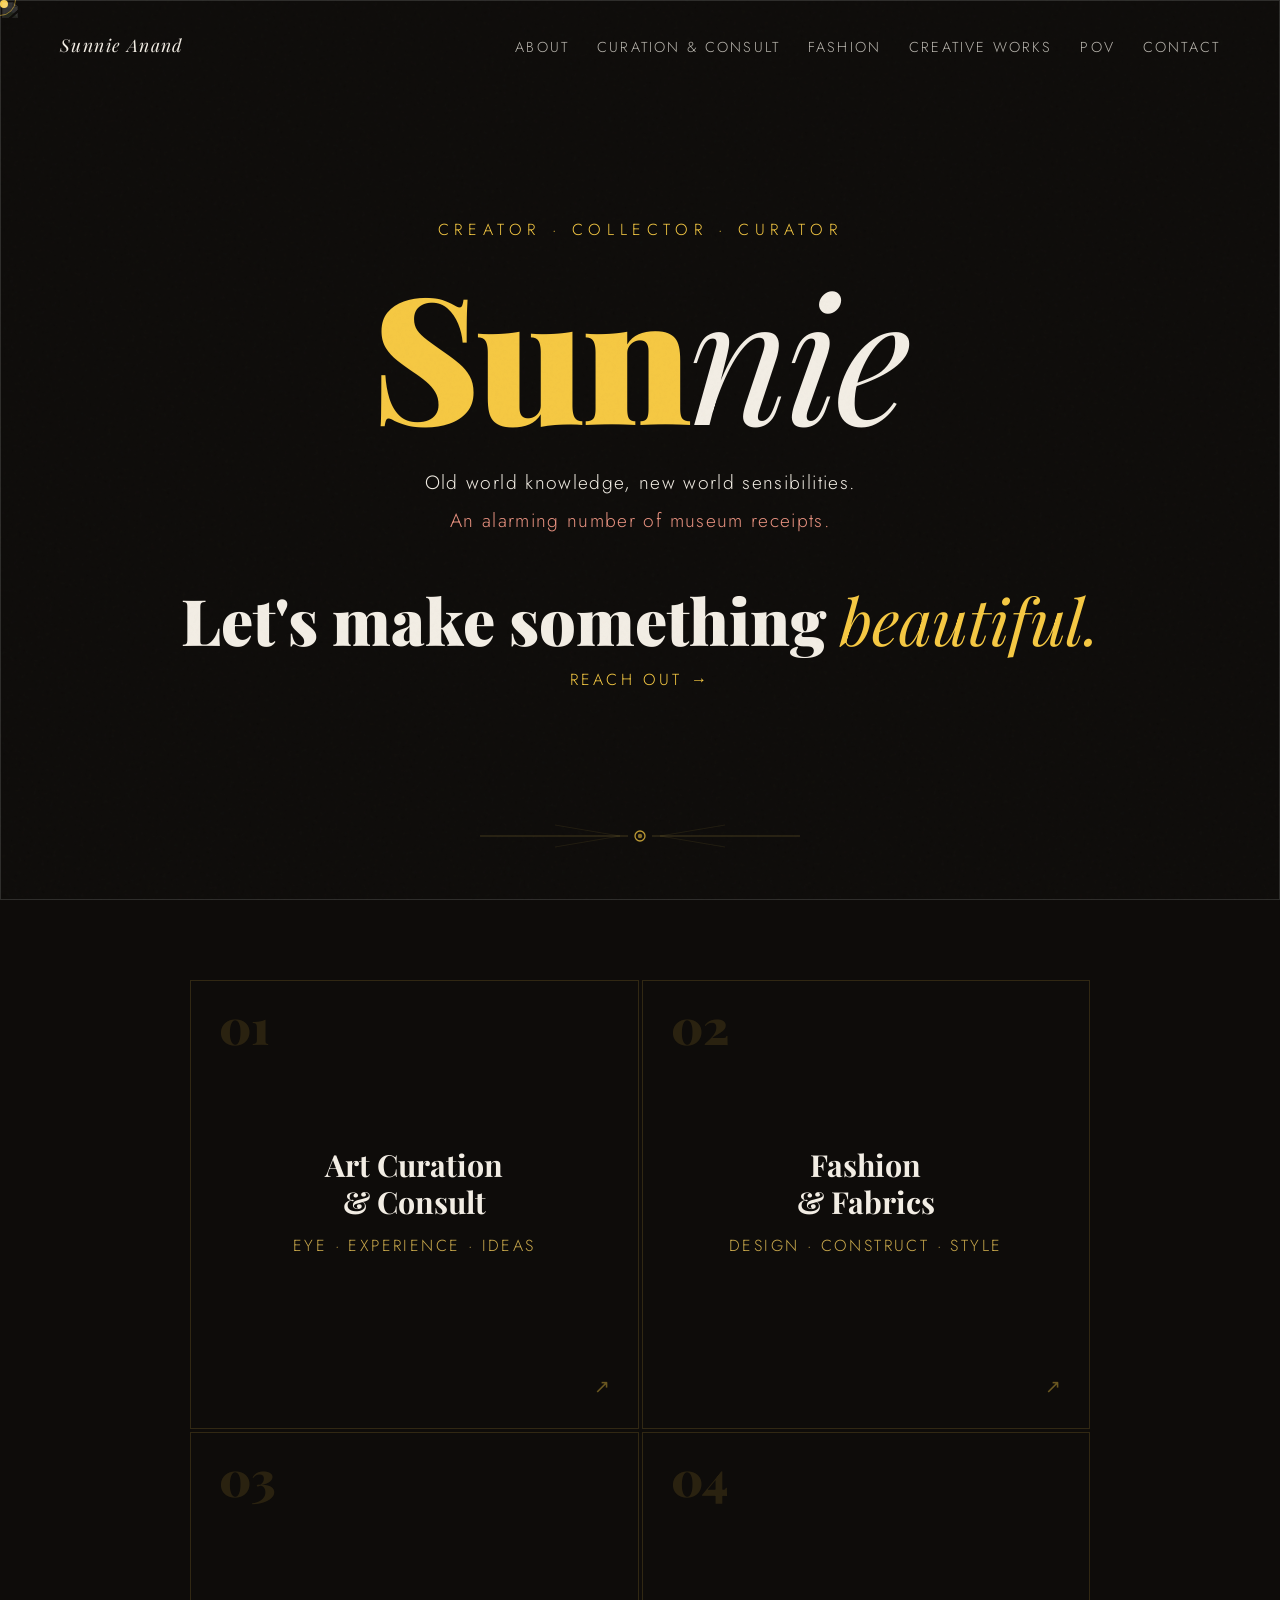
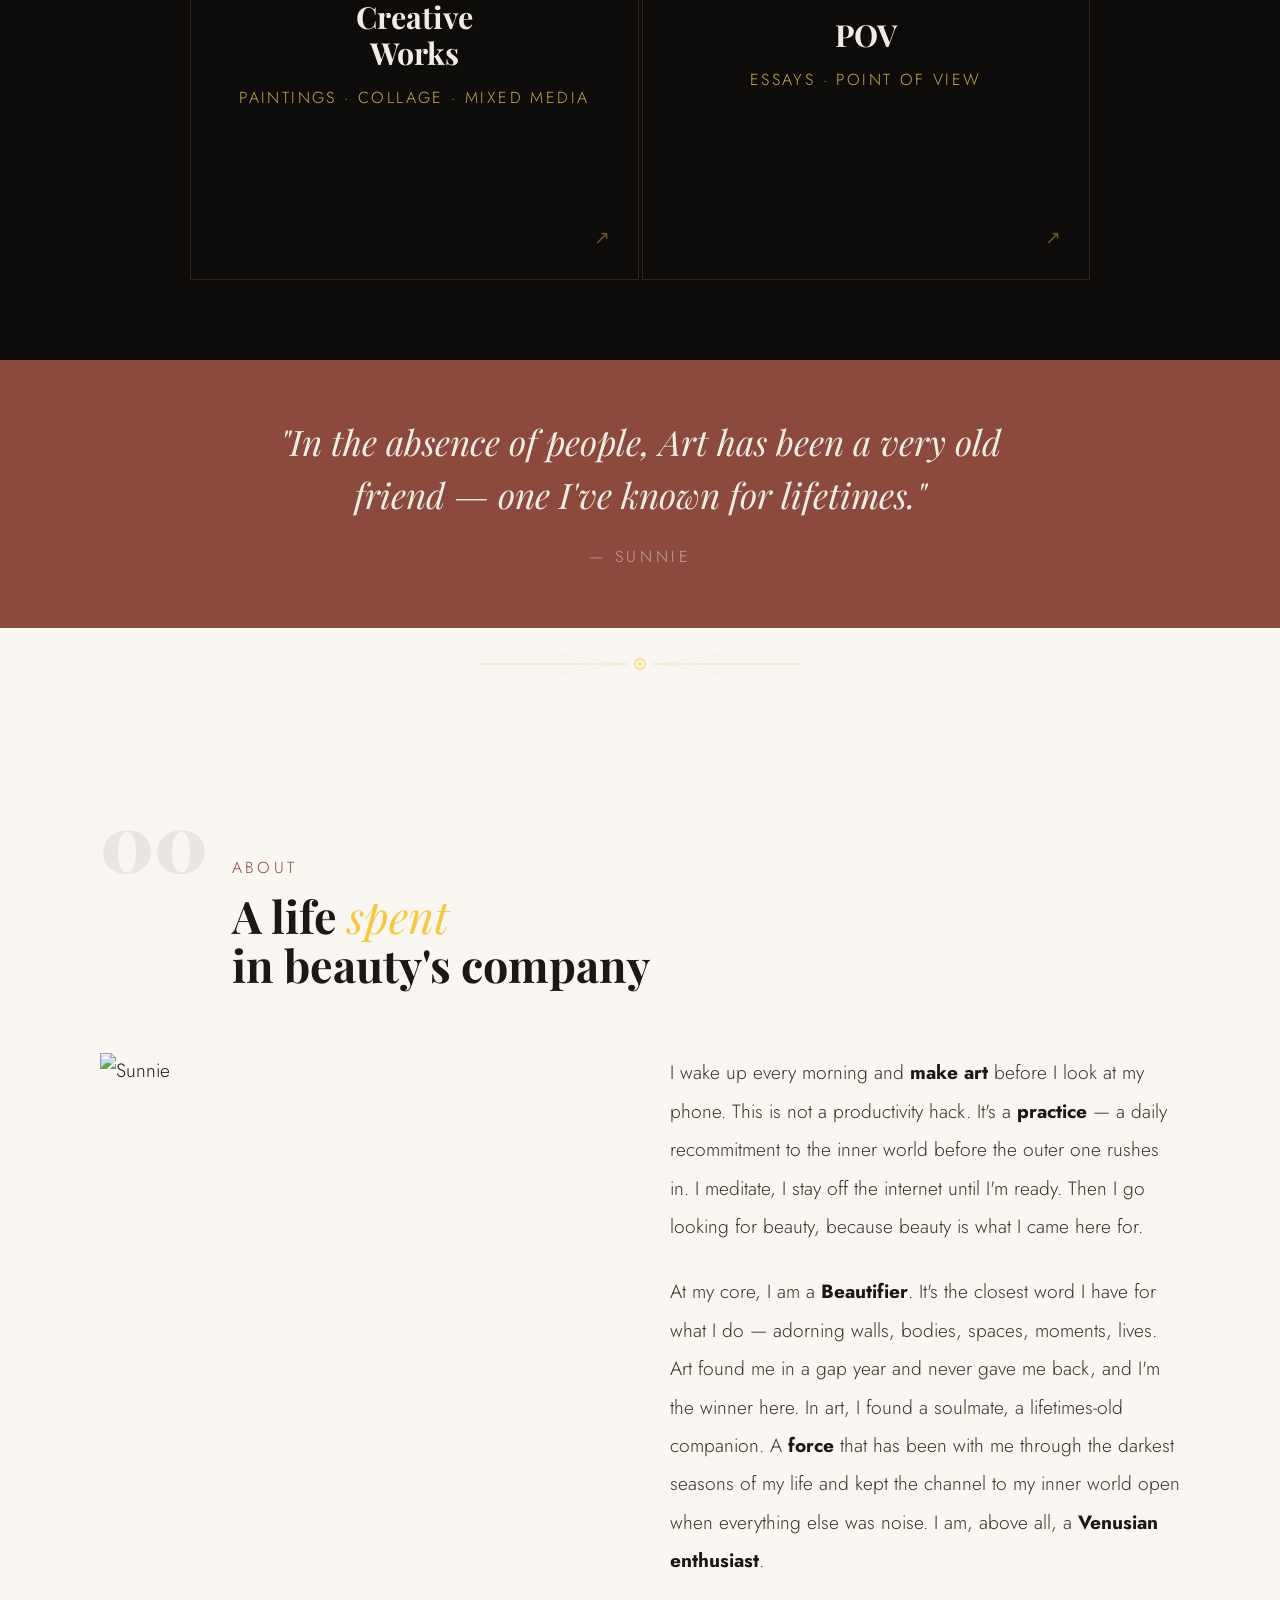
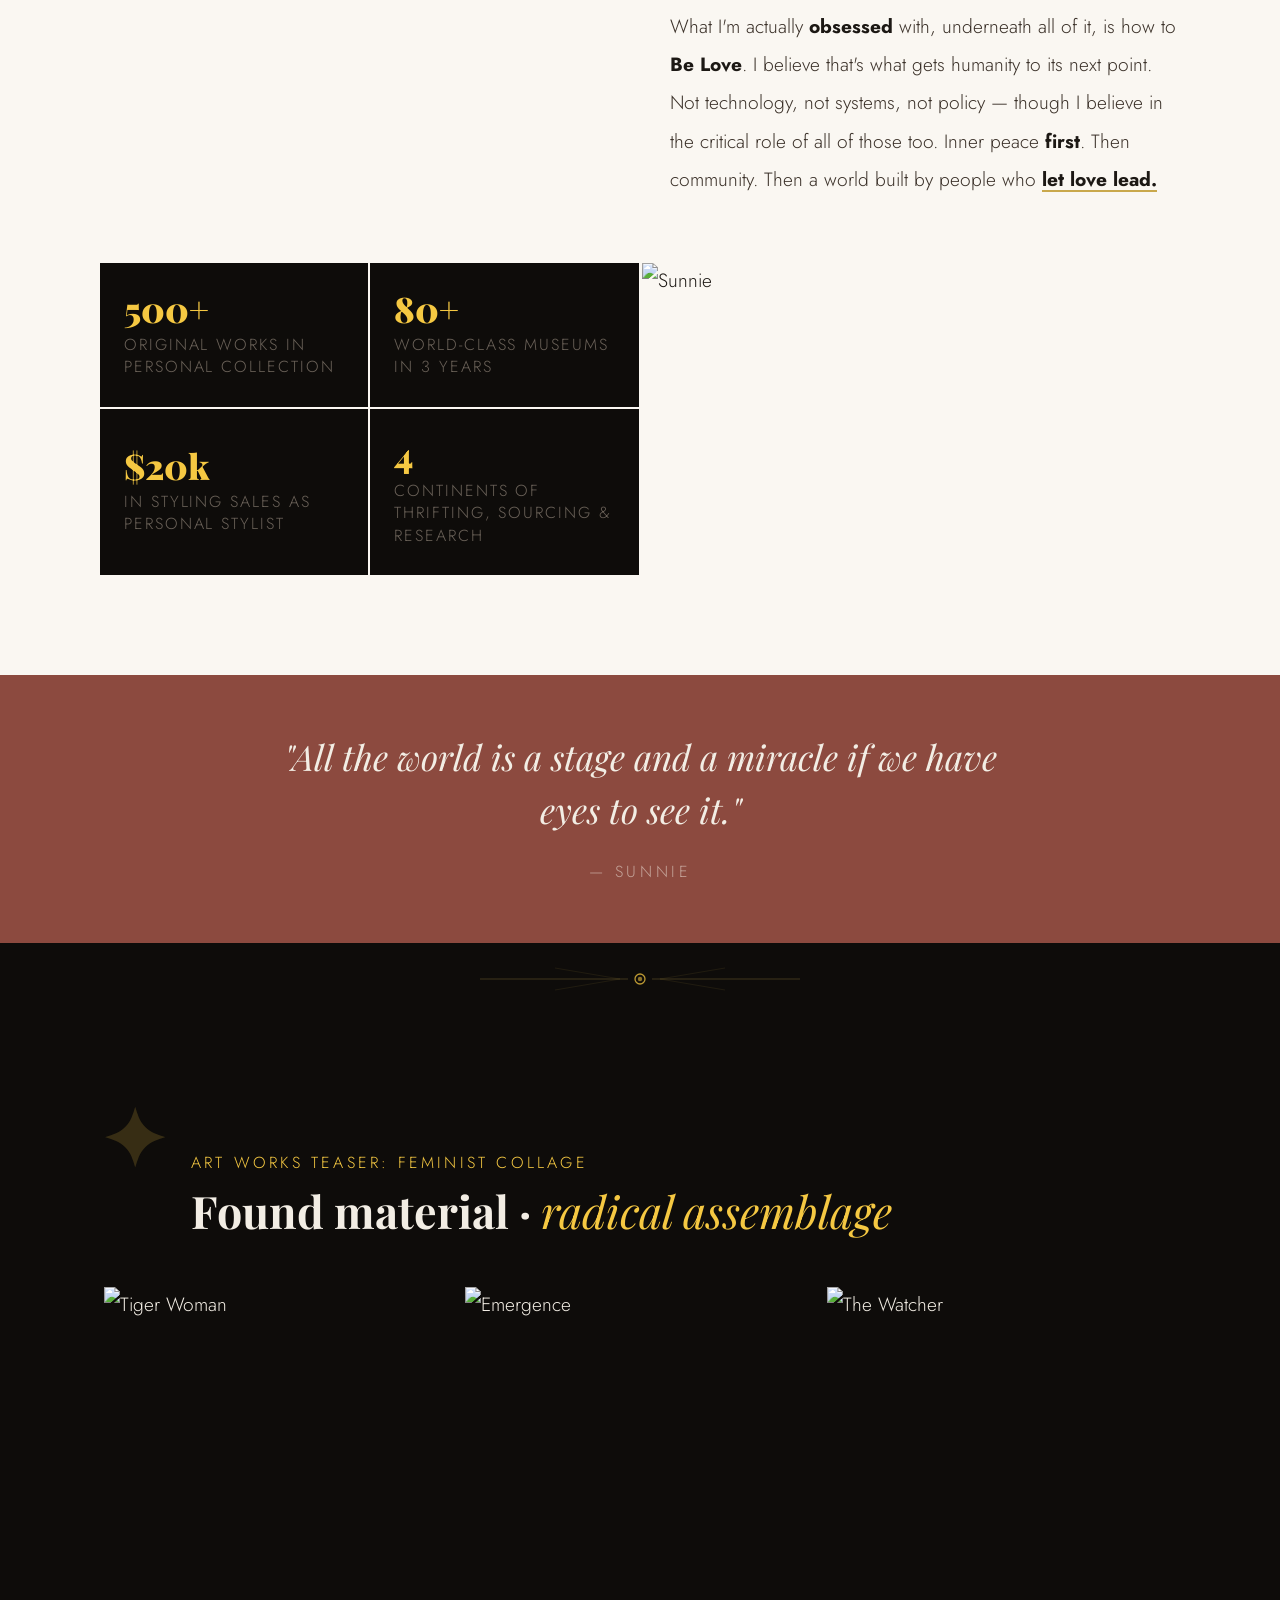
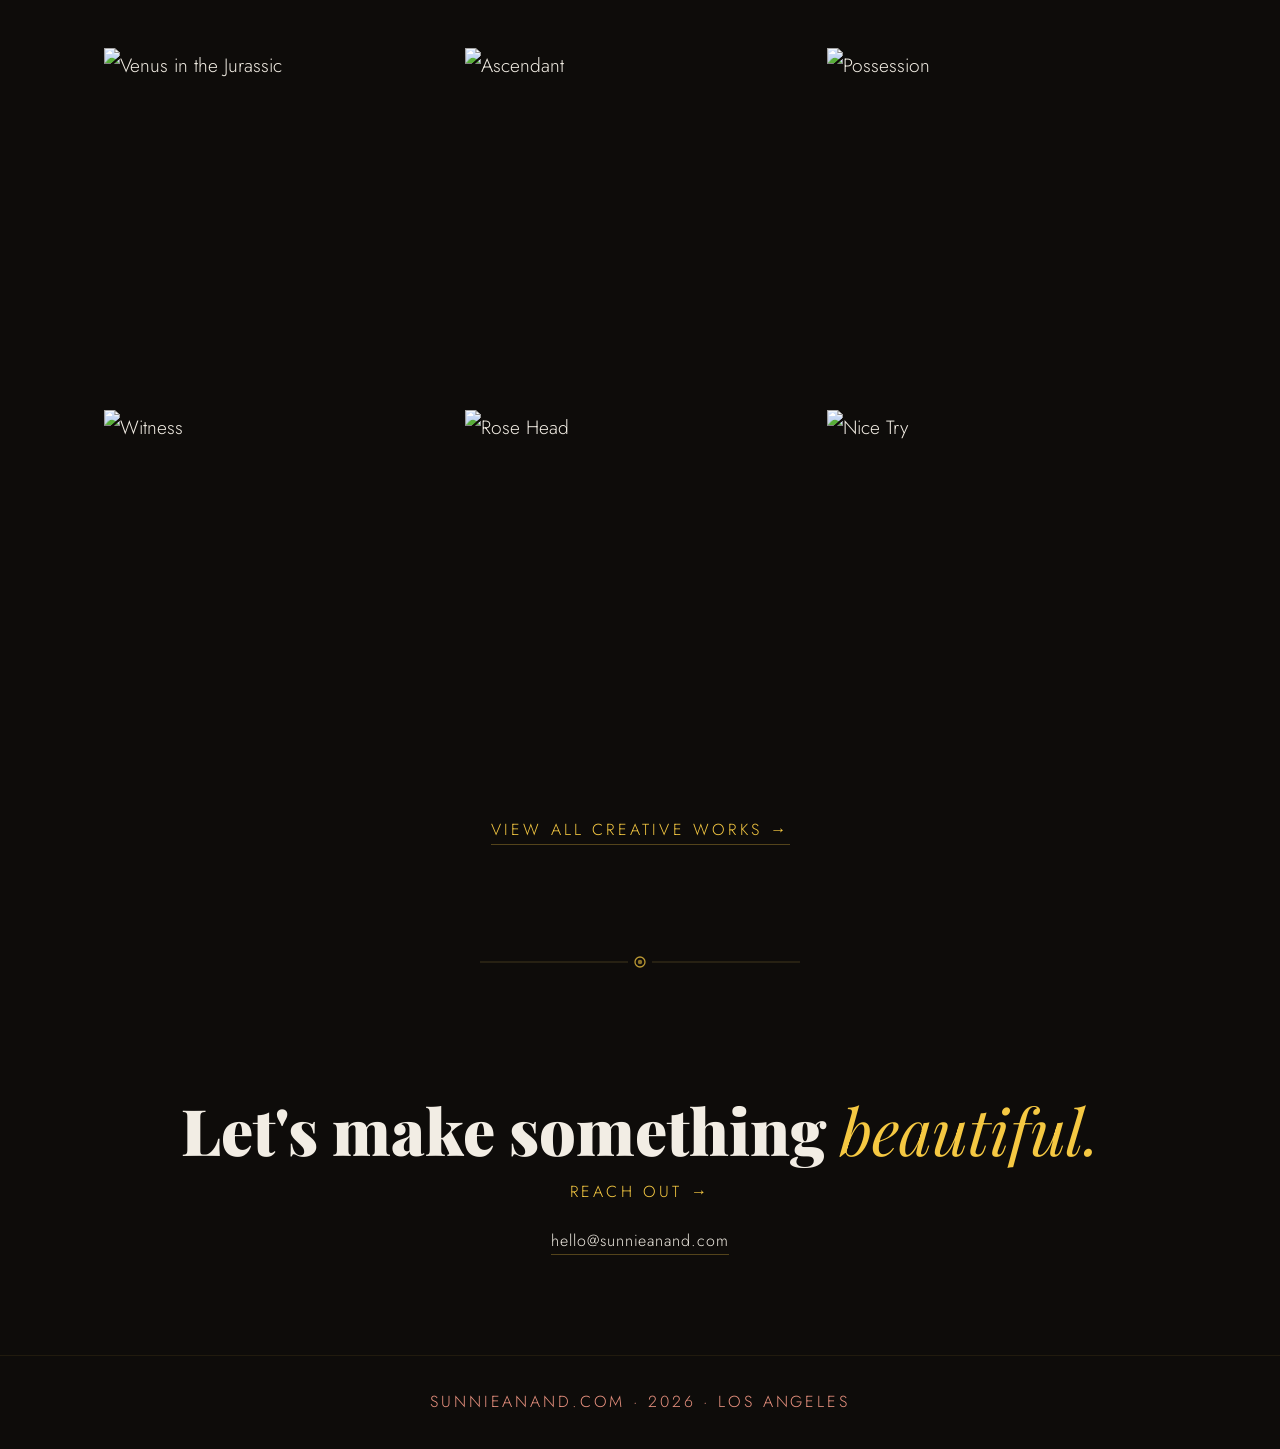
==== index.html @ ed59a5c3 "Add files via upload" ====
<!DOCTYPE html>
<html lang="en">
<head>
<meta charset="UTF-8"><meta name="viewport" content="width=device-width, initial-scale=1.0">
<title>Sunnie Anand</title>
<link href="https://fonts.googleapis.com/css2?family=Playfair+Display:ital,wght@0,400;0,700;0,900;1,400;1,700&family=Jost:wght@200;300;400&display=swap" rel="stylesheet">
<style>
* { margin:0; padding:0; box-sizing:border-box; }
:root { --black:#0e0c0a; --off-white:#f2ede4; --warm-white:#faf7f2; --marigold:#f5c842; --gold:#c9a84c; --rose:#e8917f; --rose-deep:#8c4a3f; --ink:#1c1814; --mid:#6b6259; }
html { scroll-behavior:smooth; }
body { background:var(--black); color:var(--off-white); font-family:'Jost',sans-serif; font-weight:300; font-size:1.2rem; line-height:1.8; overflow-x:hidden; cursor:none; }
.cursor { width:8px; height:8px; background:var(--marigold); border-radius:50%; position:fixed; top:0; left:0; pointer-events:none; z-index:9999; mix-blend-mode:screen; }
.cursor-ring { width:32px; height:32px; border:1px solid rgba(245,200,66,0.5); border-radius:50%; position:fixed; top:0; left:0; pointer-events:none; z-index:9998; transition:transform 0.4s ease, width 0.3s, height 0.3s, border-color 0.3s; }
body::before { content:''; position:fixed; inset:0; background-image:url("data:image/svg+xml,%3Csvg viewBox='0 0 256 256' xmlns='http://www.w3.org/2000/svg'%3E%3Cfilter id='noise'%3E%3CfeTurbulence type='fractalNoise' baseFrequency='0.9' numOctaves='4' stitchTiles='stitch'/%3E%3C/filter%3E%3Crect width='100%25' height='100%25' filter='url(%23noise)' opacity='0.04'/%3E%3C/svg%3E"); pointer-events:none; z-index:1000; opacity:0.5; }

/* NAV */
nav { display:flex; justify-content:space-between; align-items:center; padding:28px 60px; position:relative; z-index:10; animation:slideDown 0.8s ease forwards; }
.nav-logo { font-family:'Playfair Display',serif; font-style:italic; font-weight:400; font-size:1.1rem; letter-spacing:0.08em; color:var(--off-white); text-decoration:none; transition:color 0.2s; }
.nav-logo:hover { color:var(--marigold); }
.nav-links { display:flex; gap:28px; list-style:none; flex-wrap:wrap; align-items:center; }
.nav-links a { font-size:0.9rem; letter-spacing:0.15em; text-transform:uppercase; color:rgba(242,237,228,0.75); text-decoration:none; transition:color 0.2s; }
.nav-links a:hover { color:var(--marigold); }

/* TILES */
.tiles-grid { display:grid; grid-template-columns:repeat(2,1fr); gap:3px; max-width:900px; margin:0 auto; }
.tile { position:relative; aspect-ratio:1; background:var(--black); border:1px solid rgba(245,200,66,0.15); display:flex; flex-direction:column; align-items:center; justify-content:center; text-decoration:none; cursor:none; overflow:hidden; transition:border-color 0.3s; padding:40px; text-align:center; }
.tile::before { content:''; position:absolute; inset:0; background:var(--marigold); transform:scaleY(0); transform-origin:bottom; transition:transform 0.4s ease; z-index:0; }
.tile:hover { border-color:var(--marigold); }
.tile:hover::before { transform:scaleY(1); }
.tile-num { font-family:'Playfair Display',serif; font-size:3rem; font-weight:900; color:rgba(245,200,66,0.12); position:absolute; top:20px; left:28px; z-index:1; line-height:1; transition:color 0.3s; }
.tile:hover .tile-num { color:rgba(14,12,10,0.12); }
.tile-title { font-family:'Playfair Display',serif; font-size:clamp(1.3rem,2.5vw,1.9rem); font-weight:700; color:var(--off-white); position:relative; z-index:1; line-height:1.2; transition:color 0.3s; margin-bottom:12px; }
.tile:hover .tile-title { color:var(--black); }
.tile-sub { font-size:1rem; letter-spacing:0.15em; text-transform:uppercase; color:var(--gold); position:relative; z-index:1; transition:color 0.3s; }
.tile:hover .tile-sub { color:rgba(14,12,10,0.6); }
.tile-arrow { position:absolute; bottom:24px; right:28px; font-size:1.2rem; color:rgba(245,200,66,0.4); transition:color 0.3s, transform 0.3s; z-index:1; }
.tile:hover .tile-arrow { color:rgba(14,12,10,0.4); transform:translate(4px,-4px); }

/* QUOTE STRIPS */
.quote-strip { background:var(--rose-deep); padding:56px 60px; text-align:center; }
.quote-strip p { font-family:'Playfair Display',serif; font-size:clamp(1.4rem,3vw,2.2rem); font-style:italic; color:var(--off-white); line-height:1.5; max-width:760px; margin:0 auto 16px; }
.quote-strip span { font-size:1rem; letter-spacing:0.22em; text-transform:uppercase; color:rgba(242,237,228,0.55); }

/* ABOUT */
.about-two-col { display:grid; grid-template-columns:1fr 1fr; gap:60px; align-items:start; }
.about-portrait { overflow:hidden; aspect-ratio:3/4; }
.about-portrait img { width:100%; height:100%; object-fit:cover; object-position:center top; }
.about-text p { font-size:1.2rem; line-height:2; color:#3a3028; margin-bottom:1.4em; }
.about-text p:last-child { margin-bottom:0; }
.about-text strong { font-weight:700; color:var(--ink); }
.love-lead { text-decoration:underline; text-decoration-color:#c9a84c; text-underline-offset:4px; text-decoration-thickness:2px; }

/* STATS + PORTRAIT — matched height via grid */
.about-bottom { display:grid; grid-template-columns:1fr 1fr; gap:3px; margin-top:64px; }
.stat-grid { display:grid; grid-template-columns:1fr 1fr; gap:2px; align-content:stretch; }
.stat-box { background:var(--black); color:var(--off-white); padding:28px 24px; position:relative; display:flex; flex-direction:column; justify-content:center; }
.stat-box::after { content:''; position:absolute; top:0; left:0; right:0; height:2px; background:var(--marigold); transform:scaleX(0); transform-origin:left; transition:transform 0.4s; }
.stat-box:hover::after { transform:scaleX(1); }
.stat-num { font-family:'Playfair Display',serif; font-size:2.2rem; font-weight:900; color:var(--marigold); line-height:1; }
.stat-label { font-size:1rem; letter-spacing:0.12em; text-transform:uppercase; color:var(--mid); margin-top:8px; line-height:1.4; }
.about-portrait-secondary { overflow:hidden; }
.about-portrait-secondary img { width:100%; height:100%; object-fit:cover; object-position:center top; display:block; }

/* COLLAGE 3x3 UNIFORM */
.collage-grid { display:grid; grid-template-columns:repeat(3,1fr); gap:4px; }
.collage-item { position:relative; overflow:hidden; aspect-ratio:1; background:#0e0c0a; cursor:none; }
.collage-item img { width:100%; height:100%; object-fit:contain; background:#0e0c0a; display:block; transition:transform 0.5s; padding:4px; }
.collage-item:hover img { transform:scale(1.03); }
.collage-overlay { position:absolute; inset:0; background:rgba(14,12,10,0); transition:background 0.4s; display:flex; align-items:flex-end; padding:16px; }
.collage-item:hover .collage-overlay { background:rgba(14,12,10,0.8); }
.collage-title { font-family:'Playfair Display',serif; font-size:1rem; font-style:italic; color:var(--off-white); opacity:0; transition:opacity 0.3s; }
.collage-item:hover .collage-title { opacity:1; }

/* BURST */
.burst-divider { width:100%; display:flex; align-items:center; justify-content:center; padding:20px 0; }

/* LMSB */
.lmsb-strip { background:var(--black); text-align:center; padding:100px 40px; }
.lmsb-eyebrow { font-size:1rem; letter-spacing:0.25em; text-transform:uppercase; color:var(--marigold); margin-bottom:24px; }
.lmsb-main { font-family:'Playfair Display',serif; font-size:clamp(2rem,5.6vw,4rem); font-weight:900; color:var(--off-white); text-decoration:none; display:block; line-height:1; transition:opacity 0.3s; }
.lmsb-main em { color:var(--marigold); font-style:italic; font-weight:400; }
.lmsb-main:hover { opacity:0.8; }
.lmsb-reach { margin-top:16px; font-size:1rem; letter-spacing:0.2em; text-transform:uppercase; color:var(--marigold); }
.lmsb-contact { margin-top:20px; font-size:1rem; color:var(--mid); letter-spacing:0.06em; }
.lmsb-contact a { color:var(--off-white); text-decoration:none; border-bottom:1px solid rgba(245,200,66,0.3); padding-bottom:2px; transition:color 0.2s; }
.lmsb-contact a:hover { color:var(--marigold); }
.lmsb-contact .los { color:var(--marigold); }

/* BACK TO TOP */
.back-to-top { position:fixed; bottom:32px; right:32px; width:44px; height:44px; background:rgba(14,12,10,0.85); border:1px solid rgba(245,200,66,0.3); color:var(--marigold); font-size:1.2rem; display:flex; align-items:center; justify-content:center; text-decoration:none; opacity:0; transition:opacity 0.3s, border-color 0.2s; z-index:500; }
.back-to-top.visible { opacity:1; }
.back-to-top:hover { border-color:var(--marigold); }

.site-footer { background:var(--black); text-align:center; padding:32px 60px; border-top:1px solid rgba(245,200,66,0.08); }
.footer-note { font-size:1rem; letter-spacing:0.18em; text-transform:uppercase; color:var(--rose); }

@keyframes fadeUp { from { opacity:0; transform:translateY(30px); } to { opacity:1; transform:translateY(0); } }
@keyframes fadeIn { from { opacity:0; } to { opacity:1; } }
@keyframes slideDown { from { opacity:0; transform:translateY(-20px); } to { opacity:1; transform:translateY(0); } }
.reveal { opacity:0; transform:translateY(40px); transition:opacity 0.8s ease, transform 0.8s ease; }
.reveal.visible { opacity:1; transform:translateY(0); }

@media(max-width:900px) {
  nav { padding:20px 24px; } .nav-links { display:none; }
  .tiles-grid { grid-template-columns:1fr; }
  .tile { aspect-ratio:auto; min-height:200px; padding:48px 32px; }
  .about-two-col { grid-template-columns:1fr; }
  .about-bottom { grid-template-columns:1fr; }
}

/* HAMBURGER MENU */
.hamburger { display:none; flex-direction:column; gap:5px; cursor:pointer; padding:8px; z-index:200; background:none; border:none; position:relative; }
.hamburger span { display:block; width:24px; height:2px; background:var(--off-white); transition:transform 0.3s, opacity 0.3s; }
.hamburger.open span:nth-child(1) { transform:translateY(7px) rotate(45deg); }
.hamburger.open span:nth-child(2) { opacity:0; }
.hamburger.open span:nth-child(3) { transform:translateY(-7px) rotate(-45deg); }
.mobile-menu { display:none; position:fixed; inset:0; background:rgba(14,12,10,0.98); z-index:150; flex-direction:column; align-items:center; justify-content:center; gap:0; }
.mobile-menu.open { display:flex; }
.mobile-menu a { font-family:'Playfair Display',serif; font-size:clamp(1.6rem,6vw,2.4rem); font-style:italic; font-weight:400; color:var(--off-white); text-decoration:none; padding:16px 40px; letter-spacing:0.04em; transition:color 0.2s; border-bottom:1px solid rgba(245,200,66,0.08); width:100%; text-align:center; }
.mobile-menu a:last-child { border-bottom:none; }
.mobile-menu a:hover, .mobile-menu a.active { color:var(--marigold); }
.mobile-menu-close { position:absolute; top:24px; right:24px; font-size:2rem; color:var(--off-white); background:none; border:none; cursor:pointer; padding:8px; opacity:0.7; line-height:1; }
.mobile-menu-close:hover { opacity:1; color:var(--marigold); }
@media(max-width:900px) { .hamburger { display:flex; } }
</style>
</head>
<body>
<div id="lightbox" style="display:none;position:fixed;inset:0;background:rgba(14,12,10,0.97);z-index:9999;align-items:center;justify-content:center;flex-direction:column;padding:40px;">
  <button onclick="closeLightbox()" style="position:absolute;top:24px;right:32px;font-size:2.4rem;color:#f2ede4;cursor:pointer;background:none;border:none;opacity:0.7;line-height:1;">×</button>
  <img id="lb-img" src="" alt="" style="max-width:90vw;max-height:80vh;object-fit:contain;display:block;">
  <div style="margin-top:20px;text-align:center;">
    <div id="lb-title" style="font-family:'Playfair Display',serif;font-size:1.3rem;color:#f2ede4;margin-bottom:6px;"></div>
    <div id="lb-sub" style="font-size:1rem;letter-spacing:0.15em;text-transform:uppercase;color:#f5c842;"></div>
  </div>
</div>

<!-- MOBILE MENU -->
<div class="mobile-menu" id="mobileMenu">
  <button class="mobile-menu-close" onclick="closeMobileMenu()">×</button>
  <a href="index.html#about">About</a>
  <a href="curation.html">Curation & Consult</a>
  <a href="fashion.html">Fashion</a>
  <a href="works.html">Creative Works</a>
  <a href="pov.html">POV</a>
  <a href="contact.html">Contact</a>
</div>
<div class="cursor" id="cursor"></div>
<div class="cursor-ring" id="cursorRing"></div>
<a class="back-to-top" id="backTop" href="#" onclick="window.scrollTo({top:0,behavior:'smooth'});return false;">↑</a>

<!-- HERO -->
<div style="min-height:100vh;display:grid;grid-template-rows:auto 1fr auto;position:relative;overflow:hidden;">
  <div style="position:absolute;inset:0;z-index:0;">
    <img src="https://res.cloudinary.com/dndippf4k/image/upload/q_auto/f_auto/v1778355116/Screenshot_20250121_114852_Drive_oeyscb.jpg" alt="" style="width:100%;height:100%;object-fit:cover;object-position:center 45%;opacity:0.18;filter:saturate(0.4);">
  </div>
  <nav>
    <a href="index.html" class="nav-logo">Sunnie Anand</a>
    <ul class="nav-links">
      <li><a href="index.html#about">About</a></li>
      <li><a href="curation.html">Curation &amp; Consult</a></li>
      <li><a href="fashion.html">Fashion</a></li>
      <li><a href="works.html">Creative Works</a></li>
      <li><a href="pov.html">POV</a></li>
      <li><a href="contact.html">Contact</a></li>
    </ul>
    <button class="hamburger" id="hamburgerBtn" onclick="toggleMobileMenu()" aria-label="Menu"><span></span><span></span><span></span></button>
</nav>
  <div style="display:flex;flex-direction:column;align-items:center;justify-content:center;text-align:center;padding:40px 24px;position:relative;z-index:10;">
    <p style="font-size:1rem;letter-spacing:0.35em;text-transform:uppercase;color:var(--marigold);margin-bottom:28px;opacity:0;animation:fadeUp 1s 0.3s ease forwards;">Creator · Collector · Curator</p>
    <h1 style="font-family:'Playfair Display',serif;font-size:clamp(5rem,14vw,11rem);font-weight:900;line-height:0.9;letter-spacing:-0.02em;opacity:0;animation:fadeUp 1s 0.5s ease forwards;">
      <span style="color:#f5c842;font-style:normal;font-weight:900;">Sun</span><span style="color:#f2ede4;font-style:italic;font-weight:400;">nie</span>
    </h1>
    <p style="margin-top:32px;font-size:clamp(1rem,2vw,1.2rem);letter-spacing:0.07em;color:var(--off-white);max-width:580px;line-height:2;opacity:0;animation:fadeUp 1s 0.7s ease forwards;">
      Old world knowledge, new world sensibilities.<br>
      <span style="color:var(--rose);">An alarming number of museum receipts.</span>
    </p>
    <div style="margin-top:48px;opacity:0;animation:fadeUp 1s 1s ease forwards;">
      <a href="contact.html" style="font-family:'Playfair Display',serif;font-size:clamp(2rem,5.6vw,4rem);font-weight:900;color:var(--off-white);text-decoration:none;line-height:1;display:block;transition:opacity 0.3s;" onmouseover="this.style.opacity=0.75" onmouseout="this.style.opacity=1">Let's make something <em style="color:var(--marigold);font-weight:400;">beautiful.</em></a>
      <a href="contact.html" style="display:block;margin-top:14px;font-size:1rem;letter-spacing:0.2em;text-transform:uppercase;color:var(--marigold);text-decoration:none;">reach out →</a>
    </div>
  </div>
  <div style="display:flex;justify-content:center;padding-bottom:48px;opacity:0;animation:fadeIn 1s 1.5s ease forwards;position:relative;z-index:10;">
    <svg width="320" height="32" viewBox="0 0 320 32" xmlns="http://www.w3.org/2000/svg"><line x1="148" y1="16" x2="0" y2="16" stroke="#c9a84c" stroke-width="0.8" stroke-opacity="0.35"/><line x1="140" y1="16" x2="75" y2="5" stroke="#c9a84c" stroke-width="0.5" stroke-opacity="0.2"/><line x1="140" y1="16" x2="75" y2="27" stroke="#c9a84c" stroke-width="0.5" stroke-opacity="0.2"/><circle cx="160" cy="16" r="5" fill="none" stroke="#f5c842" stroke-width="1.3" stroke-opacity="0.75"/><circle cx="160" cy="16" r="2.2" fill="#f5c842" fill-opacity="0.55"/><line x1="172" y1="16" x2="320" y2="16" stroke="#c9a84c" stroke-width="0.8" stroke-opacity="0.35"/><line x1="180" y1="16" x2="245" y2="5" stroke="#c9a84c" stroke-width="0.5" stroke-opacity="0.2"/><line x1="180" y1="16" x2="245" y2="27" stroke="#c9a84c" stroke-width="0.5" stroke-opacity="0.2"/></svg>
  </div>
</div>

<!-- TILES -->
<section style="background:var(--black);padding:80px 60px;">
  <div class="tiles-grid reveal">
    <a href="curation.html" class="tile"><span class="tile-num">01</span><span class="tile-title">Art Curation<br>&amp; Consult</span><span class="tile-sub">Eye · Experience · Ideas</span><span class="tile-arrow">↗</span></a>
    <a href="fashion.html" class="tile"><span class="tile-num">02</span><span class="tile-title">Fashion<br>&amp; Fabrics</span><span class="tile-sub">Design · Construct · Style</span><span class="tile-arrow">↗</span></a>
    <a href="works.html" class="tile"><span class="tile-num">03</span><span class="tile-title">Creative<br>Works</span><span class="tile-sub">Paintings · Collage · Mixed Media</span><span class="tile-arrow">↗</span></a>
    <a href="pov.html" class="tile"><span class="tile-num">04</span><span class="tile-title">POV</span><span class="tile-sub">Essays · Point of View</span><span class="tile-arrow">↗</span></a>
  </div>
</section>

<!-- QUOTE 1 -->
<div class="quote-strip reveal">
  <p>"In the absence of people, Art has been a very old friend — one I've known for lifetimes."</p>
  <span>— Sunnie</span>
</div>

<!-- BURST → ABOUT -->
<div class="burst-divider" style="background:var(--warm-white);">
  <svg width="320" height="32" viewBox="0 0 320 32" xmlns="http://www.w3.org/2000/svg"><line x1="148" y1="16" x2="0" y2="16" stroke="#c9a84c" stroke-width="0.8" stroke-opacity="0.35"/><line x1="140" y1="16" x2="75" y2="5" stroke="#c9a84c" stroke-width="0.5" stroke-opacity="0.2"/><line x1="140" y1="16" x2="75" y2="27" stroke="#c9a84c" stroke-width="0.5" stroke-opacity="0.2"/><circle cx="160" cy="16" r="5" fill="none" stroke="#f5c842" stroke-width="1.3" stroke-opacity="0.75"/><circle cx="160" cy="16" r="2.2" fill="#f5c842" fill-opacity="0.55"/><line x1="172" y1="16" x2="320" y2="16" stroke="#c9a84c" stroke-width="0.8" stroke-opacity="0.35"/><line x1="180" y1="16" x2="245" y2="5" stroke="#c9a84c" stroke-width="0.5" stroke-opacity="0.2"/><line x1="180" y1="16" x2="245" y2="27" stroke="#c9a84c" stroke-width="0.5" stroke-opacity="0.2"/></svg>
</div>

<!-- ABOUT -->
<section style="background:var(--warm-white);color:var(--ink);" id="about">
  <div style="max-width:1200px;margin:0 auto;padding:100px 60px;">
    <div style="display:flex;align-items:baseline;gap:24px;margin-bottom:64px;" class="reveal">
      <div style="font-family:'Playfair Display',serif;font-size:5rem;font-weight:900;color:rgba(14,12,10,0.07);line-height:1;flex-shrink:0;">00</div>
      <div>
        <div style="font-size:1rem;letter-spacing:0.2em;text-transform:uppercase;color:var(--rose-deep);margin-bottom:8px;">About</div>
        <h2 style="font-family:'Playfair Display',serif;font-size:clamp(1.8rem,4vw,2.8rem);font-weight:700;line-height:1.1;color:var(--ink);">A life <em style="font-style:italic;color:var(--marigold);font-weight:400;">spent</em><br>in beauty's company</h2>
      </div>
    </div>
    <div class="about-two-col reveal">
      <div class="about-portrait"><img src="https://res.cloudinary.com/dndippf4k/image/upload/q_auto/f_auto/v1778355118/Picsart_23-07-21_14-11-09-411_o5joha.jpg" alt="Sunnie"></div>
      <div class="about-text">
        <p>I wake up every morning and <strong>make art</strong> before I look at my phone. This is not a productivity hack. It's a <strong>practice</strong> — a daily recommitment to the inner world before the outer one rushes in. I meditate, I stay off the internet until I'm ready. Then I go looking for beauty, because beauty is what I came here for.</p>
        <p>At my core, I am a <strong>Beautifier</strong>. It's the closest word I have for what I do — adorning walls, bodies, spaces, moments, lives. Art found me in a gap year and never gave me back, and I'm the winner here. In art, I found a soulmate, a lifetimes-old companion. A <strong>force</strong> that has been with me through the darkest seasons of my life and kept the channel to my inner world open when everything else was noise. I am, above all, a <strong>Venusian enthusiast</strong>.</p>
        <p>What I'm actually <strong>obsessed</strong> with, underneath all of it, is how to <strong>Be Love</strong>. I believe that's what gets humanity to its next point. Not technology, not systems, not policy — though I believe in the critical role of all of those too. Inner peace <strong>first</strong>. Then community. Then a world built by people who <strong><span class="love-lead">let love lead.</span></strong></p>
      </div>
    </div>
    <!-- Stats + portrait — matched height -->
    <div class="about-bottom reveal">
      <div class="stat-grid">
        <div class="stat-box"><div class="stat-num">500+</div><div class="stat-label">Original works in personal collection</div></div>
        <div class="stat-box"><div class="stat-num">80+</div><div class="stat-label">World-class museums in 3 years</div></div>
        <div class="stat-box"><div class="stat-num">$20k</div><div class="stat-label">In styling sales as personal stylist</div></div>
        <div class="stat-box"><div class="stat-num">4</div><div class="stat-label">Continents of thrifting, sourcing &amp; research</div></div>
      </div>
      <div class="about-portrait-secondary"><img src="https://res.cloudinary.com/dndippf4k/image/upload/q_auto/f_auto/v1778354977/20230512_230129_guvdds.jpg" alt="Sunnie"></div>
    </div>
  </div>
</section>

<!-- QUOTE 2 -->
<div class="quote-strip reveal">
  <p>"All the world is a stage and a miracle if we have eyes to see it."</p>
  <span>— Sunnie</span>
</div>

<!-- BURST → COLLAGES -->
<div class="burst-divider" style="background:var(--black);">
  <svg width="320" height="32" viewBox="0 0 320 32" xmlns="http://www.w3.org/2000/svg"><line x1="148" y1="16" x2="0" y2="16" stroke="#c9a84c" stroke-width="0.8" stroke-opacity="0.35"/><line x1="140" y1="16" x2="75" y2="5" stroke="#c9a84c" stroke-width="0.5" stroke-opacity="0.2"/><line x1="140" y1="16" x2="75" y2="27" stroke="#c9a84c" stroke-width="0.5" stroke-opacity="0.2"/><circle cx="160" cy="16" r="5" fill="none" stroke="#f5c842" stroke-width="1.3" stroke-opacity="0.75"/><circle cx="160" cy="16" r="2.2" fill="#f5c842" fill-opacity="0.55"/><line x1="172" y1="16" x2="320" y2="16" stroke="#c9a84c" stroke-width="0.8" stroke-opacity="0.35"/><line x1="180" y1="16" x2="245" y2="5" stroke="#c9a84c" stroke-width="0.5" stroke-opacity="0.2"/><line x1="180" y1="16" x2="245" y2="27" stroke="#c9a84c" stroke-width="0.5" stroke-opacity="0.2"/></svg>
</div>

<!-- COLLAGES -->
<section style="background:var(--black);" id="collages">
  <div style="max-width:1200px;margin:0 auto;padding:80px 60px;">
    <div style="display:flex;align-items:baseline;gap:24px;margin-bottom:48px;" class="reveal">
      <div style="font-family:'Playfair Display',serif;font-size:5rem;font-weight:900;color:rgba(245,200,66,0.18);line-height:1;flex-shrink:0;">✦</div>
      <div>
        <div style="font-size:1rem;letter-spacing:0.2em;text-transform:uppercase;color:var(--marigold);margin-bottom:8px;">Art Works Teaser: Feminist Collage</div>
        <h2 style="font-family:'Playfair Display',serif;font-size:clamp(1.8rem,4vw,2.8rem);font-weight:700;line-height:1.1;color:var(--off-white);">Found material · <em style="font-style:italic;color:var(--marigold);font-weight:400;">radical assemblage</em></h2>
      </div>
    </div>
    <div class="collage-grid reveal">
      <div class="collage-item"><img src="https://res.cloudinary.com/dndippf4k/image/upload/q_auto/f_auto/v1778355015/20250426_183901_rf2kgr.jpg" alt="Tiger Woman"><div class="collage-overlay"><span class="collage-title">Tiger Woman</span></div></div>
      <div class="collage-item"><img src="https://res.cloudinary.com/dndippf4k/image/upload/q_auto/f_auto/v1778355004/20241117_233008_aiij0t.jpg" alt="Emergence"><div class="collage-overlay"><span class="collage-title">Emergence</span></div></div>
      <div class="collage-item"><img src="https://res.cloudinary.com/dndippf4k/image/upload/q_auto/f_auto/v1778355105/20260409_184942_rt6flb.jpg" alt="The Watcher"><div class="collage-overlay"><span class="collage-title">The Watcher</span></div></div>
      <div class="collage-item"><img src="https://res.cloudinary.com/dndippf4k/image/upload/q_auto/f_auto/v1778355125/Screenshot_20260508_015155_Photos_mbksuu.jpg" alt="Venus in the Jurassic"><div class="collage-overlay"><span class="collage-title">Venus in the Jurassic</span></div></div>
      <div class="collage-item"><img src="https://res.cloudinary.com/dndippf4k/image/upload/q_auto/f_auto/v1778355113/Screenshot_20230908_092854_Instagram_m0wudk.jpg" alt="Ascendant"><div class="collage-overlay"><span class="collage-title">Ascendant</span></div></div>
      <div class="collage-item"><img src="https://res.cloudinary.com/dndippf4k/image/upload/q_auto/f_auto/v1778354988/20231202_012928_bmhshp.jpg" alt="Possession"><div class="collage-overlay"><span class="collage-title">Possession</span></div></div>
      <div class="collage-item"><img src="https://res.cloudinary.com/dndippf4k/image/upload/q_auto/f_auto/v1778355119/Screenshot_20260225_222101_Photos_xdwxxx.jpg" alt="Witness"><div class="collage-overlay"><span class="collage-title">Witness</span></div></div>
      <div class="collage-item"><img src="https://res.cloudinary.com/dndippf4k/image/upload/q_auto/f_auto/v1778355124/Screenshot_20260508_015146_Photos_hvxswl.jpg" alt="Rose Head"><div class="collage-overlay"><span class="collage-title">Rose Head</span></div></div>
      <div class="collage-item"><img src="https://res.cloudinary.com/dndippf4k/image/upload/q_auto/f_auto/v1778381193/20260402_115414_itd63y.jpg" alt="Nice Try"><div class="collage-overlay"><span class="collage-title">Nice Try, 2026</span></div></div>
    </div>
    <div style="text-align:center;margin-top:48px;" class="reveal">
      <a href="works.html" style="font-size:1rem;letter-spacing:0.2em;text-transform:uppercase;color:var(--marigold);text-decoration:none;border-bottom:1px solid rgba(245,200,66,0.3);padding-bottom:3px;">View all creative works →</a>
    </div>
  </div>
</section>

<!-- LMSB BOTTOM -->
<div class="burst-divider" style="background:var(--black);">
  <svg width="320" height="32" viewBox="0 0 320 32" xmlns="http://www.w3.org/2000/svg"><line x1="148" y1="16" x2="0" y2="16" stroke="#c9a84c" stroke-width="0.8" stroke-opacity="0.35"/><circle cx="160" cy="16" r="5" fill="none" stroke="#f5c842" stroke-width="1.3" stroke-opacity="0.75"/><circle cx="160" cy="16" r="2.2" fill="#f5c842" fill-opacity="0.55"/><line x1="172" y1="16" x2="320" y2="16" stroke="#c9a84c" stroke-width="0.8" stroke-opacity="0.35"/></svg>
</div>
<div class="lmsb-strip">
  <a href="contact.html" class="lmsb-main">Let's make something <em>beautiful.</em></a>
  <a href="contact.html" class="lmsb-reach" style="display:block;text-decoration:none;color:var(--marigold);">reach out →</a>
  <p class="lmsb-contact" style="margin-top:20px;">
    <a href="mailto:hello@sunnieanand.com">hello@sunnieanand.com</a>
  </p>
</div>
<footer class="site-footer"><p class="footer-note">SunnieAnand.com · 2026 · Los Angeles</p></footer>

<script>
const cursor=document.getElementById("cursor"),ring=document.getElementById("cursorRing");
let mx=0,my=0,rx=0,ry=0;
document.addEventListener("mousemove",e=>{mx=e.clientX;my=e.clientY;cursor.style.transform=`translate(${mx-4}px,${my-4}px)`;});
function animRing(){rx+=(mx-rx)*0.12;ry+=(my-ry)*0.12;ring.style.transform=`translate(${rx-16}px,${ry-16}px)`;requestAnimationFrame(animRing);}
animRing();
// Mobile touch support for collage
document.querySelectorAll('.collage-item').forEach(el=>{
  el.style.touchAction='manipulation';
  el.addEventListener('touchend',function(e){
    e.preventDefault();
    const img=this.querySelector('img');
    openCollageLight(img.src, this.querySelector('.collage-title')?.textContent||'');
  });
});
function openCollageLight(src,title){
  document.getElementById('lb-img').src=src;
  document.getElementById('lb-title').textContent=title;
  document.getElementById('lb-sub').textContent='';
  var lb=document.getElementById('lightbox');lb.style.display='flex';lb.style.alignItems='center';lb.style.justifyContent='center';lb.style.flexDirection='column';
  document.body.style.overflow='hidden';
}
function closeLightbox(){
  document.getElementById('lightbox').style.display='none';
  document.body.style.overflow='';
}
document.querySelectorAll("a,button,.tile,.collage-item,.stat-box").forEach(el=>{
  el.addEventListener("mouseenter",()=>{ring.style.width="52px";ring.style.height="52px";ring.style.borderColor="rgba(245,200,66,0.8)";});
  el.addEventListener("mouseleave",()=>{ring.style.width="32px";ring.style.height="32px";ring.style.borderColor="rgba(245,200,66,0.5)";});
});
const backTop=document.getElementById("backTop");
window.addEventListener("scroll",()=>backTop.classList.toggle("visible",window.scrollY>400));
const obs=new IntersectionObserver(entries=>{entries.forEach(e=>{if(e.isIntersecting){e.target.classList.add("visible");e.target.querySelectorAll(".stat-box,.tile,.collage-item").forEach((c,i)=>{c.style.transitionDelay=`${i*0.06}s`;});}});},{threshold:0.06});
document.querySelectorAll(".reveal").forEach(el=>obs.observe(el));

// HAMBURGER MENU
function toggleMobileMenu() {
  const menu = document.getElementById('mobileMenu');
  const btn = document.getElementById('hamburgerBtn');
  menu.classList.toggle('open');
  btn.classList.toggle('open');
  document.body.style.overflow = menu.classList.contains('open') ? 'hidden' : '';
}
function closeMobileMenu() {
  document.getElementById('mobileMenu').classList.remove('open');
  document.getElementById('hamburgerBtn').classList.remove('open');
  document.body.style.overflow = '';
}
document.querySelectorAll('.mobile-menu a').forEach(a => {
  a.addEventListener('click', closeMobileMenu);
});
</script>
</body>
</html>
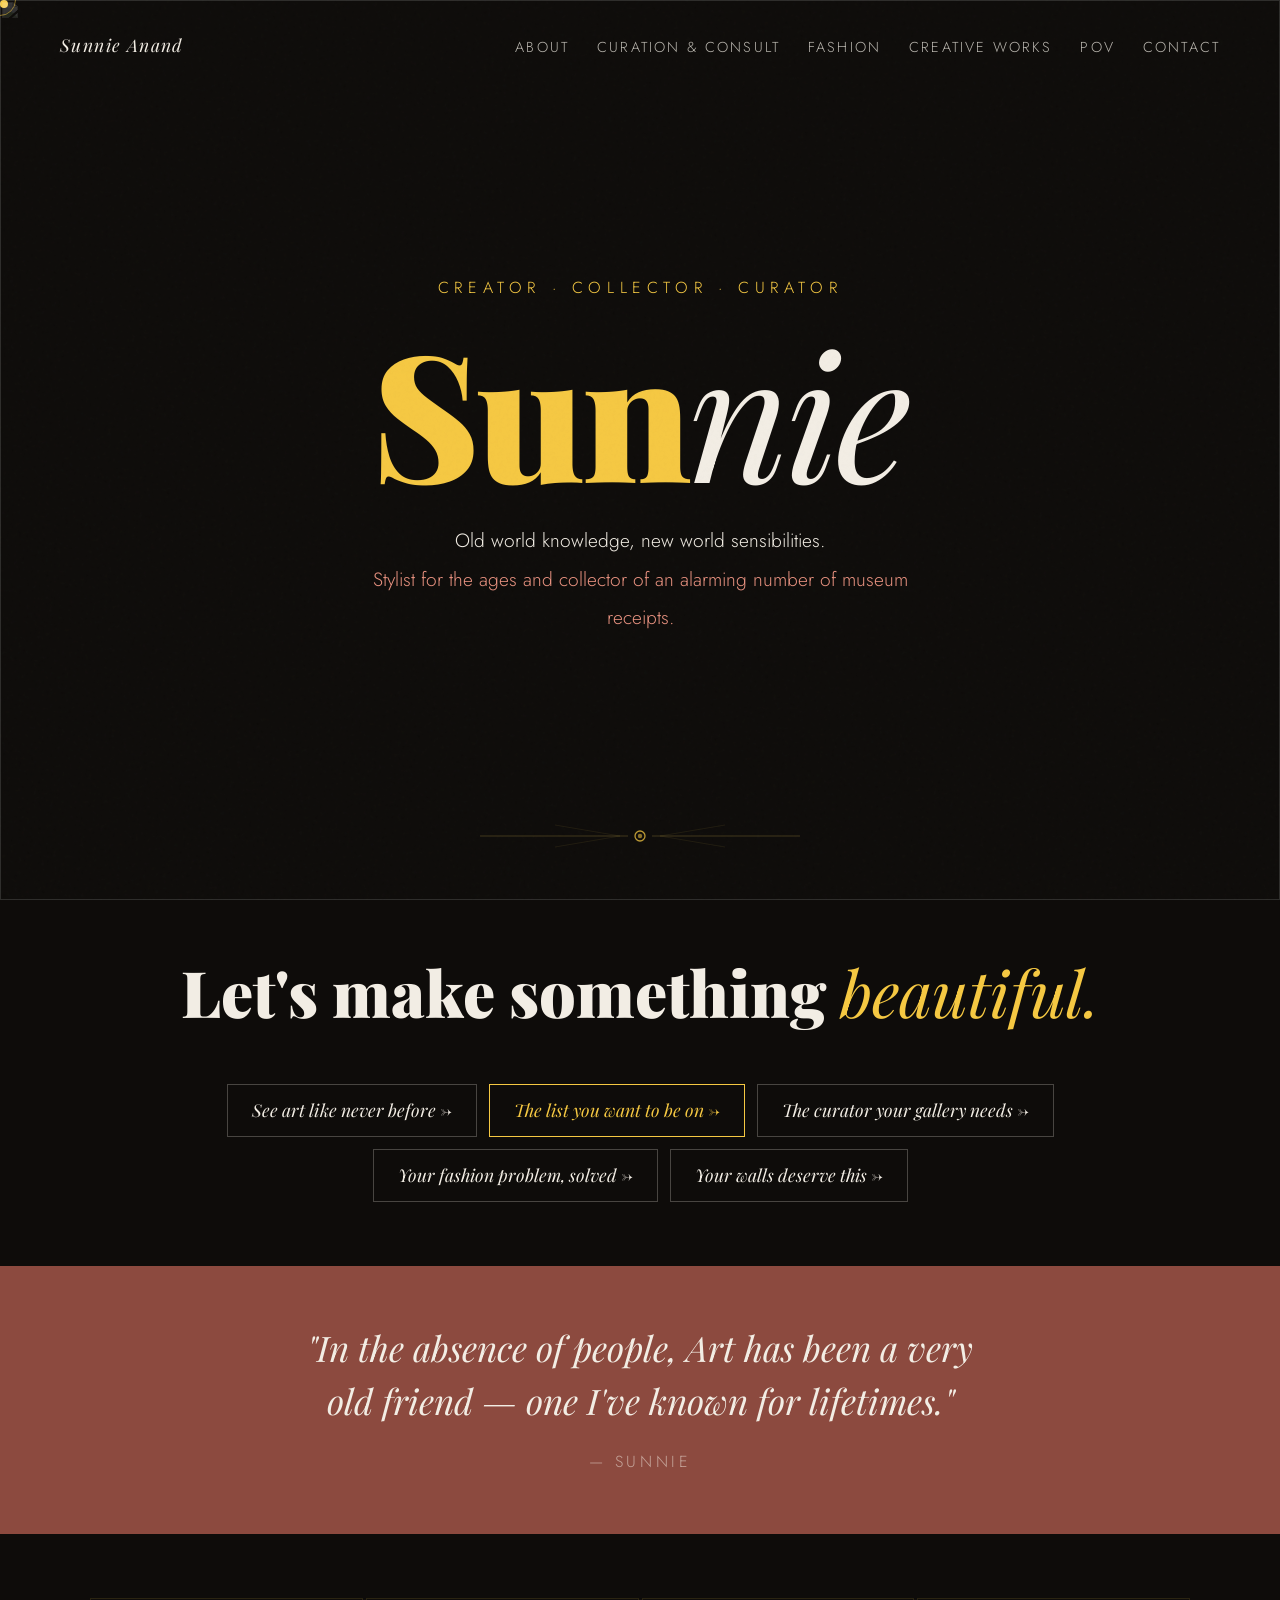
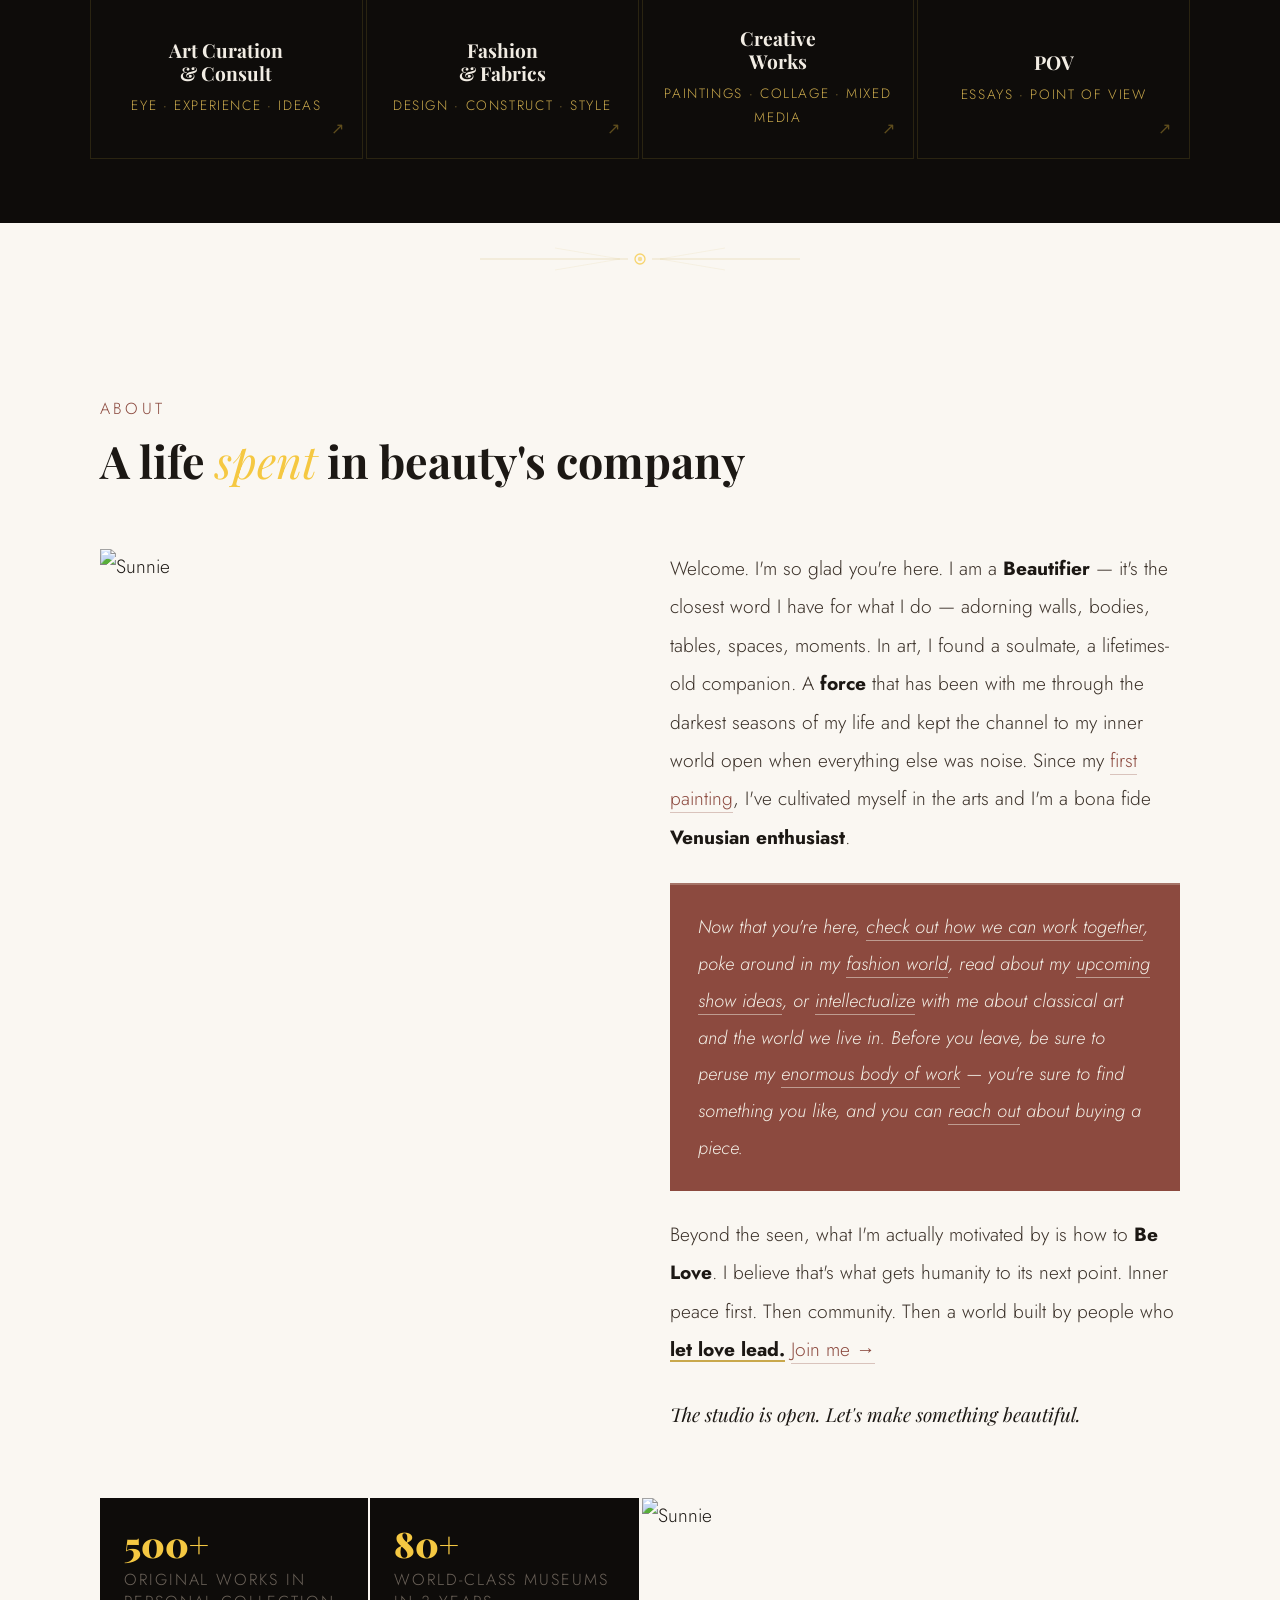
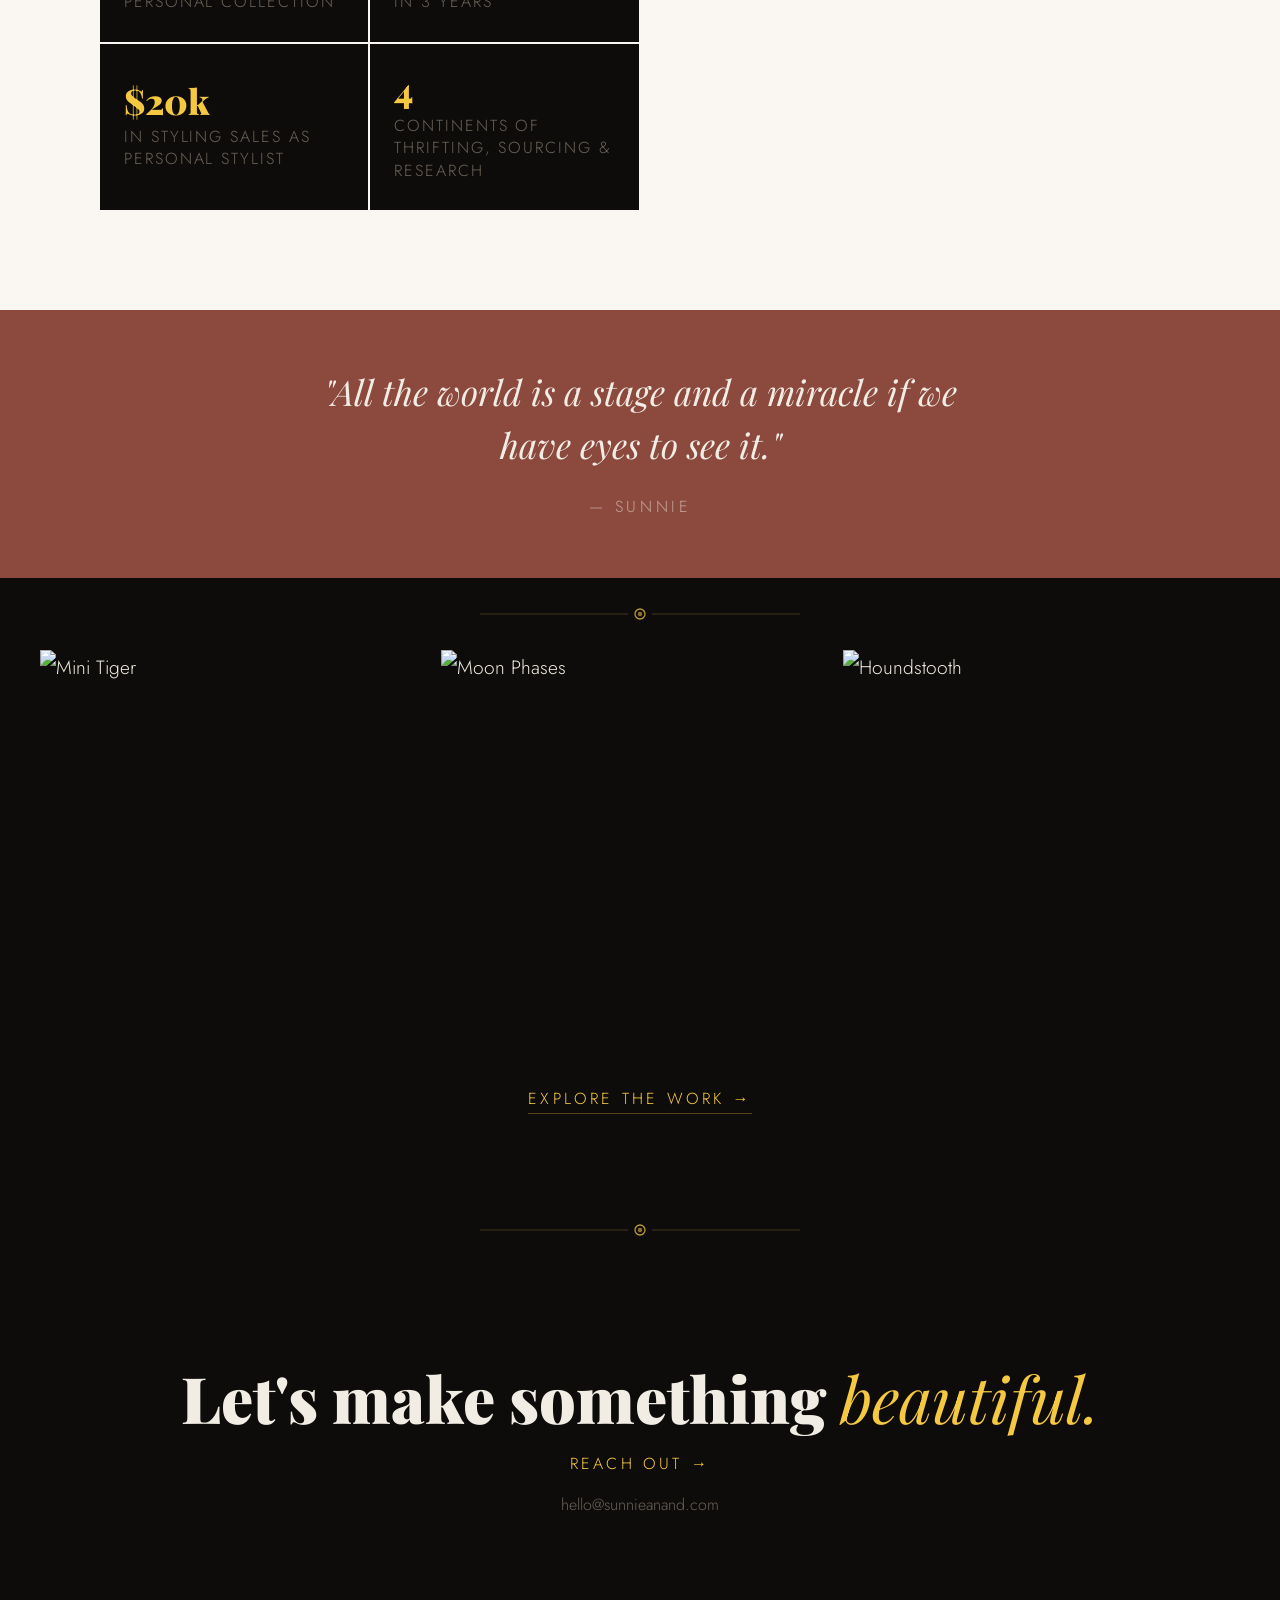
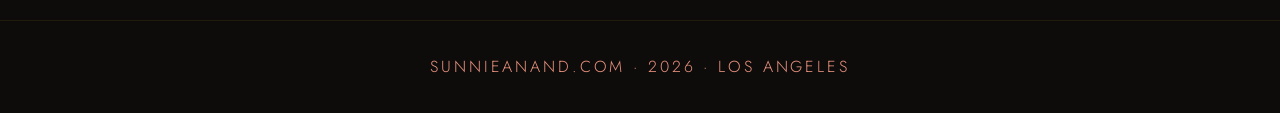
==== commit 5fe9af57: "Add files via upload" ====
--- a/index.html
+++ b/index.html
@@ -3,43 +3,70 @@
 <head>
 <meta charset="UTF-8"><meta name="viewport" content="width=device-width, initial-scale=1.0">
 <title>Sunnie Anand</title>
-<link href="https://fonts.googleapis.com/css2?family=Playfair+Display:ital,wght@0,400;0,700;0,900;1,400;1,700&family=Jost:wght@200;300;400&display=swap" rel="stylesheet">
+<link href="https://fonts.googleapis.com/css2?family=Playfair+Display:ital,wght@0,400;0,700;0,900;1,400;1,700&family=Jost:ital,wght@0,200;0,300;0,400;1,300;1,400&display=swap" rel="stylesheet">
 <style>
 * { margin:0; padding:0; box-sizing:border-box; }
 :root { --black:#0e0c0a; --off-white:#f2ede4; --warm-white:#faf7f2; --marigold:#f5c842; --gold:#c9a84c; --rose:#e8917f; --rose-deep:#8c4a3f; --ink:#1c1814; --mid:#6b6259; }
-html { scroll-behavior:smooth; }
+html { scroll-behavior:smooth; overflow-x:hidden; }
 body { background:var(--black); color:var(--off-white); font-family:'Jost',sans-serif; font-weight:300; font-size:1.2rem; line-height:1.8; overflow-x:hidden; cursor:none; }
 .cursor { width:8px; height:8px; background:var(--marigold); border-radius:50%; position:fixed; top:0; left:0; pointer-events:none; z-index:9999; mix-blend-mode:screen; }
 .cursor-ring { width:32px; height:32px; border:1px solid rgba(245,200,66,0.5); border-radius:50%; position:fixed; top:0; left:0; pointer-events:none; z-index:9998; transition:transform 0.4s ease, width 0.3s, height 0.3s, border-color 0.3s; }
 body::before { content:''; position:fixed; inset:0; background-image:url("data:image/svg+xml,%3Csvg viewBox='0 0 256 256' xmlns='http://www.w3.org/2000/svg'%3E%3Cfilter id='noise'%3E%3CfeTurbulence type='fractalNoise' baseFrequency='0.9' numOctaves='4' stitchTiles='stitch'/%3E%3C/filter%3E%3Crect width='100%25' height='100%25' filter='url(%23noise)' opacity='0.04'/%3E%3C/svg%3E"); pointer-events:none; z-index:1000; opacity:0.5; }
 
 /* NAV */
-nav { display:flex; justify-content:space-between; align-items:center; padding:28px 60px; position:relative; z-index:10; animation:slideDown 0.8s ease forwards; }
+nav { display:flex; justify-content:space-between; align-items:center; padding:28px 60px; position:relative; z-index:20; animation:slideDown 0.8s ease forwards; }
 .nav-logo { font-family:'Playfair Display',serif; font-style:italic; font-weight:400; font-size:1.1rem; letter-spacing:0.08em; color:var(--off-white); text-decoration:none; transition:color 0.2s; }
 .nav-logo:hover { color:var(--marigold); }
 .nav-links { display:flex; gap:28px; list-style:none; flex-wrap:wrap; align-items:center; }
 .nav-links a { font-size:0.9rem; letter-spacing:0.15em; text-transform:uppercase; color:rgba(242,237,228,0.75); text-decoration:none; transition:color 0.2s; }
 .nav-links a:hover { color:var(--marigold); }
 
+/* HAMBURGER */
+.hamburger { display:none; flex-direction:column; gap:5px; cursor:pointer; padding:8px; z-index:200; background:none; border:none; }
+.hamburger span { display:block; width:24px; height:2px; background:var(--off-white); transition:transform 0.3s, opacity 0.3s; }
+.hamburger.open span:nth-child(1) { transform:translateY(7px) rotate(45deg); }
+.hamburger.open span:nth-child(2) { opacity:0; }
+.hamburger.open span:nth-child(3) { transform:translateY(-7px) rotate(-45deg); }
+.mobile-menu { display:none; position:fixed; inset:0; background:rgba(14,12,10,0.98); z-index:150; flex-direction:column; align-items:center; justify-content:center; }
+.mobile-menu.open { display:flex; }
+.mobile-menu a { font-family:'Playfair Display',serif; font-size:clamp(1.6rem,6vw,2.4rem); font-style:italic; color:var(--off-white); text-decoration:none; padding:16px 40px; letter-spacing:0.04em; transition:color 0.2s; border-bottom:1px solid rgba(245,200,66,0.08); width:100%; text-align:center; }
+.mobile-menu a:last-child { border-bottom:none; }
+.mobile-menu a:hover { color:var(--marigold); }
+.mobile-menu-close { position:absolute; top:24px; right:24px; font-size:2rem; color:var(--off-white); background:none; border:none; cursor:pointer; padding:8px; opacity:0.7; line-height:1; }
+@media(max-width:900px) { nav { padding:20px 24px; } .nav-links { display:none; } .hamburger { display:flex; } }
+
+/* LMSB HERO */
+.lmsb-hero { text-align:center; padding:60px 40px 32px; }
+.lmsb-hero a { font-family:'Playfair Display',serif; font-size:clamp(2rem,5.6vw,4rem); font-weight:900; color:var(--off-white); text-decoration:none; display:block; line-height:1; transition:opacity 0.3s; }
+.lmsb-hero a em { color:var(--marigold); font-style:italic; font-weight:400; }
+.lmsb-hero a:hover { opacity:0.8; }
+
+/* CTA ROW */
+.cta-row { display:flex; flex-wrap:wrap; justify-content:center; gap:12px; padding:28px 40px 0; max-width:1100px; margin:0 auto; }
+.cta-btn { font-family:'Playfair Display',serif; font-style:italic; font-size:clamp(0.95rem,1.4vw,1.1rem); color:var(--off-white); text-decoration:none; border:1px solid rgba(242,237,228,0.25); padding:14px 24px; transition:border-color 0.3s, color 0.3s, background 0.3s; white-space:nowrap; text-align:center; line-height:1.3; }
+.cta-btn:hover { border-color:var(--marigold); color:var(--marigold); }
+.cta-btn.primary { border-color:var(--marigold); color:var(--marigold); }
+.cta-btn.primary:hover { background:var(--marigold); color:var(--black); }
+@media(max-width:700px) { .cta-row { flex-direction:column; align-items:center; padding:20px 24px 0; } .cta-btn { width:100%; max-width:360px; } }
+
+/* QUOTE STRIPS */
+.quote-strip { background:var(--rose-deep); padding:56px 0; text-align:center; width:100%; }
+.quote-strip p { font-family:'Playfair Display',serif; font-size:clamp(1.4rem,3vw,2.2rem); font-style:italic; color:var(--off-white); line-height:1.5; max-width:760px; margin:0 auto 16px; padding:0 40px; }
+.quote-strip span { font-size:1rem; letter-spacing:0.22em; text-transform:uppercase; color:rgba(242,237,228,0.55); }
+
 /* TILES */
-.tiles-grid { display:grid; grid-template-columns:repeat(2,1fr); gap:3px; max-width:900px; margin:0 auto; }
-.tile { position:relative; aspect-ratio:1; background:var(--black); border:1px solid rgba(245,200,66,0.15); display:flex; flex-direction:column; align-items:center; justify-content:center; text-decoration:none; cursor:none; overflow:hidden; transition:border-color 0.3s; padding:40px; text-align:center; }
-.tile::before { content:''; position:absolute; inset:0; background:var(--marigold); transform:scaleY(0); transform-origin:bottom; transition:transform 0.4s ease; z-index:0; }
+.tiles-grid { display:grid; grid-template-columns:repeat(4,1fr); gap:3px; max-width:1100px; margin:0 auto; }
+.tile { position:relative; background:var(--black); border:1px solid rgba(245,200,66,0.12); display:flex; flex-direction:column; align-items:center; justify-content:center; text-decoration:none; overflow:hidden; transition:border-color 0.3s; padding:28px 20px; text-align:center; cursor:none; }
+.tile::before { content:''; position:absolute; inset:0; background:var(--marigold); transform:scaleY(0); transform-origin:bottom; transition:transform 0.35s ease; z-index:0; }
 .tile:hover { border-color:var(--marigold); }
 .tile:hover::before { transform:scaleY(1); }
-.tile-num { font-family:'Playfair Display',serif; font-size:3rem; font-weight:900; color:rgba(245,200,66,0.12); position:absolute; top:20px; left:28px; z-index:1; line-height:1; transition:color 0.3s; }
-.tile:hover .tile-num { color:rgba(14,12,10,0.12); }
-.tile-title { font-family:'Playfair Display',serif; font-size:clamp(1.3rem,2.5vw,1.9rem); font-weight:700; color:var(--off-white); position:relative; z-index:1; line-height:1.2; transition:color 0.3s; margin-bottom:12px; }
+.tile-title { font-family:'Playfair Display',serif; font-size:clamp(1rem,1.5vw,1.3rem); font-weight:700; color:var(--off-white); position:relative; z-index:1; line-height:1.2; transition:color 0.3s; margin-bottom:8px; }
 .tile:hover .tile-title { color:var(--black); }
-.tile-sub { font-size:1rem; letter-spacing:0.15em; text-transform:uppercase; color:var(--gold); position:relative; z-index:1; transition:color 0.3s; }
+.tile-sub { font-size:0.85rem; letter-spacing:0.12em; text-transform:uppercase; color:var(--gold); position:relative; z-index:1; transition:color 0.3s; }
 .tile:hover .tile-sub { color:rgba(14,12,10,0.6); }
-.tile-arrow { position:absolute; bottom:24px; right:28px; font-size:1.2rem; color:rgba(245,200,66,0.4); transition:color 0.3s, transform 0.3s; z-index:1; }
-.tile:hover .tile-arrow { color:rgba(14,12,10,0.4); transform:translate(4px,-4px); }
-
-/* QUOTE STRIPS */
-.quote-strip { background:var(--rose-deep); padding:56px 60px; text-align:center; }
-.quote-strip p { font-family:'Playfair Display',serif; font-size:clamp(1.4rem,3vw,2.2rem); font-style:italic; color:var(--off-white); line-height:1.5; max-width:760px; margin:0 auto 16px; }
-.quote-strip span { font-size:1rem; letter-spacing:0.22em; text-transform:uppercase; color:rgba(242,237,228,0.55); }
+.tile-arrow { position:absolute; bottom:14px; right:18px; font-size:1rem; color:rgba(245,200,66,0.35); transition:color 0.3s, transform 0.3s; z-index:1; }
+.tile:hover .tile-arrow { color:rgba(14,12,10,0.4); transform:translate(3px,-3px); }
+@media(max-width:900px) { .tiles-grid { grid-template-columns:repeat(2,1fr); } }
 
 /* ABOUT */
 .about-two-col { display:grid; grid-template-columns:1fr 1fr; gap:60px; align-items:start; }
@@ -49,10 +76,19 @@
 .about-text p:last-child { margin-bottom:0; }
 .about-text strong { font-weight:700; color:var(--ink); }
 .love-lead { text-decoration:underline; text-decoration-color:#c9a84c; text-underline-offset:4px; text-decoration-thickness:2px; }
-
-/* STATS + PORTRAIT — matched height via grid */
+.about-text a { color:var(--rose-deep); text-decoration:none; border-bottom:1px solid rgba(140,74,63,0.3); transition:opacity 0.2s; }
+.about-text a:hover { opacity:0.7; }
+
+/* NAV CALLOUT — Jost italic dark card */
+.about-nav-callout { background:var(--rose-deep); border-top:2px solid rgba(242,237,228,0.25); padding:24px 28px; margin:24px 0; }
+.about-nav-callout p { font-family:'Jost',sans-serif; font-style:italic; font-weight:300; font-size:1.15rem; line-height:2; color:var(--off-white); }
+.about-nav-callout a { color:var(--off-white); text-decoration:none; border-bottom:1px solid rgba(242,237,228,0.5); transition:opacity 0.2s; }
+.about-nav-callout a:hover { opacity:0.7; }
+.about-close { font-family:'Playfair Display',serif !important; font-size:1.2rem !important; font-style:italic !important; color:var(--ink) !important; }
+
+/* STATS */
 .about-bottom { display:grid; grid-template-columns:1fr 1fr; gap:3px; margin-top:64px; }
-.stat-grid { display:grid; grid-template-columns:1fr 1fr; gap:2px; align-content:stretch; }
+.stat-grid { display:grid; grid-template-columns:1fr 1fr; gap:2px; }
 .stat-box { background:var(--black); color:var(--off-white); padding:28px 24px; position:relative; display:flex; flex-direction:column; justify-content:center; }
 .stat-box::after { content:''; position:absolute; top:0; left:0; right:0; height:2px; background:var(--marigold); transform:scaleX(0); transform-origin:left; transition:transform 0.4s; }
 .stat-box:hover::after { transform:scaleX(1); }
@@ -61,33 +97,42 @@
 .about-portrait-secondary { overflow:hidden; }
 .about-portrait-secondary img { width:100%; height:100%; object-fit:cover; object-position:center top; display:block; }
 
-/* COLLAGE 3x3 UNIFORM */
-.collage-grid { display:grid; grid-template-columns:repeat(3,1fr); gap:4px; }
-.collage-item { position:relative; overflow:hidden; aspect-ratio:1; background:#0e0c0a; cursor:none; }
-.collage-item img { width:100%; height:100%; object-fit:contain; background:#0e0c0a; display:block; transition:transform 0.5s; padding:4px; }
-.collage-item:hover img { transform:scale(1.03); }
-.collage-overlay { position:absolute; inset:0; background:rgba(14,12,10,0); transition:background 0.4s; display:flex; align-items:flex-end; padding:16px; }
-.collage-item:hover .collage-overlay { background:rgba(14,12,10,0.8); }
-.collage-title { font-family:'Playfair Display',serif; font-size:1rem; font-style:italic; color:var(--off-white); opacity:0; transition:opacity 0.3s; }
-.collage-item:hover .collage-title { opacity:1; }
+/* ART STRIP — 1x3 */
+.art-strip { display:grid; grid-template-columns:repeat(3,1fr); gap:4px; max-width:1200px; margin:0 auto; }
+.art-strip-item { position:relative; overflow:hidden; aspect-ratio:1; background:#0e0c0a; cursor:pointer; touch-action:manipulation; }
+.art-strip-item img { width:100%; height:100%; object-fit:cover; display:block; transition:transform 0.5s; }
+.art-strip-item:hover img { transform:scale(1.04); }
+.art-strip-overlay { position:absolute; inset:0; background:rgba(14,12,10,0); transition:background 0.4s; display:flex; align-items:flex-end; padding:20px; }
+.art-strip-item:hover .art-strip-overlay { background:rgba(14,12,10,0.75); }
+.art-strip-title { font-family:'Playfair Display',serif; font-size:1.1rem; font-style:italic; color:var(--off-white); opacity:0; transition:opacity 0.3s; }
+.art-strip-item:hover .art-strip-title { opacity:1; }
+
+/* LIGHTBOX */
+.lightbox { display:none; position:fixed; inset:0; background:rgba(14,12,10,0.97); z-index:9999; flex-direction:column; align-items:center; justify-content:center; padding:20px; }
+.lightbox.active { display:flex; }
+.lightbox-img-wrap { width:100%; flex:1; display:flex; align-items:center; justify-content:center; min-height:0; }
+.lightbox-img-wrap img { max-width:100%; max-height:70vh; object-fit:contain; display:block; }
+.lightbox-info { padding:12px 20px 0; text-align:center; flex-shrink:0; }
+.lightbox-title { font-family:'Playfair Display',serif; font-size:1.2rem; color:var(--off-white); }
+.lightbox-close { position:absolute; top:12px; right:16px; font-size:2rem; color:var(--off-white); cursor:pointer; background:none; border:none; opacity:0.75; padding:8px; min-width:44px; min-height:44px; display:flex; align-items:center; justify-content:center; }
+.lightbox-nav-row { display:flex; gap:24px; justify-content:center; padding:16px 0 8px; flex-shrink:0; }
+.lightbox-nav { font-size:2rem; color:rgba(242,237,228,0.6); cursor:pointer; background:rgba(255,255,255,0.06); border:1px solid rgba(245,200,66,0.25); width:52px; height:52px; display:flex; align-items:center; justify-content:center; transition:color 0.2s, border-color 0.2s; }
+.lightbox-nav:hover { color:var(--marigold); border-color:var(--marigold); }
 
 /* BURST */
 .burst-divider { width:100%; display:flex; align-items:center; justify-content:center; padding:20px 0; }
 
-/* LMSB */
-.lmsb-strip { background:var(--black); text-align:center; padding:100px 40px; }
-.lmsb-eyebrow { font-size:1rem; letter-spacing:0.25em; text-transform:uppercase; color:var(--marigold); margin-bottom:24px; }
+/* LMSB BOTTOM */
+.lmsb-strip { background:var(--black); text-align:center; padding:100px 40px; width:100%; }
 .lmsb-main { font-family:'Playfair Display',serif; font-size:clamp(2rem,5.6vw,4rem); font-weight:900; color:var(--off-white); text-decoration:none; display:block; line-height:1; transition:opacity 0.3s; }
 .lmsb-main em { color:var(--marigold); font-style:italic; font-weight:400; }
 .lmsb-main:hover { opacity:0.8; }
-.lmsb-reach { margin-top:16px; font-size:1rem; letter-spacing:0.2em; text-transform:uppercase; color:var(--marigold); }
-.lmsb-contact { margin-top:20px; font-size:1rem; color:var(--mid); letter-spacing:0.06em; }
-.lmsb-contact a { color:var(--off-white); text-decoration:none; border-bottom:1px solid rgba(245,200,66,0.3); padding-bottom:2px; transition:color 0.2s; }
-.lmsb-contact a:hover { color:var(--marigold); }
-.lmsb-contact .los { color:var(--marigold); }
+.lmsb-reach { display:block; margin-top:20px; font-size:1rem; letter-spacing:0.2em; text-transform:uppercase; color:var(--marigold); text-decoration:none; }
+.lmsb-email { display:block; margin-top:12px; font-size:1rem; color:var(--mid); text-decoration:none; transition:color 0.2s; }
+.lmsb-email:hover { color:var(--marigold); }
 
 /* BACK TO TOP */
-.back-to-top { position:fixed; bottom:32px; right:32px; width:44px; height:44px; background:rgba(14,12,10,0.85); border:1px solid rgba(245,200,66,0.3); color:var(--marigold); font-size:1.2rem; display:flex; align-items:center; justify-content:center; text-decoration:none; opacity:0; transition:opacity 0.3s, border-color 0.2s; z-index:500; }
+.back-to-top { position:fixed; bottom:32px; right:32px; width:44px; height:44px; background:rgba(14,12,10,0.85); border:1px solid rgba(245,200,66,0.3); color:var(--marigold); font-size:1.2rem; display:flex; align-items:center; justify-content:center; text-decoration:none; opacity:0; transition:opacity 0.3s; z-index:500; }
 .back-to-top.visible { opacity:1; }
 .back-to-top:hover { border-color:var(--marigold); }
 
@@ -101,36 +146,25 @@
 .reveal.visible { opacity:1; transform:translateY(0); }
 
 @media(max-width:900px) {
-  nav { padding:20px 24px; } .nav-links { display:none; }
-  .tiles-grid { grid-template-columns:1fr; }
-  .tile { aspect-ratio:auto; min-height:200px; padding:48px 32px; }
   .about-two-col { grid-template-columns:1fr; }
   .about-bottom { grid-template-columns:1fr; }
+  .about-bottom .about-portrait-secondary { display:none; }
+  .lmsb-strip { padding:80px 24px; }
 }
-
-/* HAMBURGER MENU */
-.hamburger { display:none; flex-direction:column; gap:5px; cursor:pointer; padding:8px; z-index:200; background:none; border:none; position:relative; }
-.hamburger span { display:block; width:24px; height:2px; background:var(--off-white); transition:transform 0.3s, opacity 0.3s; }
-.hamburger.open span:nth-child(1) { transform:translateY(7px) rotate(45deg); }
-.hamburger.open span:nth-child(2) { opacity:0; }
-.hamburger.open span:nth-child(3) { transform:translateY(-7px) rotate(-45deg); }
-.mobile-menu { display:none; position:fixed; inset:0; background:rgba(14,12,10,0.98); z-index:150; flex-direction:column; align-items:center; justify-content:center; gap:0; }
-.mobile-menu.open { display:flex; }
-.mobile-menu a { font-family:'Playfair Display',serif; font-size:clamp(1.6rem,6vw,2.4rem); font-style:italic; font-weight:400; color:var(--off-white); text-decoration:none; padding:16px 40px; letter-spacing:0.04em; transition:color 0.2s; border-bottom:1px solid rgba(245,200,66,0.08); width:100%; text-align:center; }
-.mobile-menu a:last-child { border-bottom:none; }
-.mobile-menu a:hover, .mobile-menu a.active { color:var(--marigold); }
-.mobile-menu-close { position:absolute; top:24px; right:24px; font-size:2rem; color:var(--off-white); background:none; border:none; cursor:pointer; padding:8px; opacity:0.7; line-height:1; }
-.mobile-menu-close:hover { opacity:1; color:var(--marigold); }
-@media(max-width:900px) { .hamburger { display:flex; } }
 </style>
 </head>
 <body>
-<div id="lightbox" style="display:none;position:fixed;inset:0;background:rgba(14,12,10,0.97);z-index:9999;align-items:center;justify-content:center;flex-direction:column;padding:40px;">
-  <button onclick="closeLightbox()" style="position:absolute;top:24px;right:32px;font-size:2.4rem;color:#f2ede4;cursor:pointer;background:none;border:none;opacity:0.7;line-height:1;">×</button>
-  <img id="lb-img" src="" alt="" style="max-width:90vw;max-height:80vh;object-fit:contain;display:block;">
-  <div style="margin-top:20px;text-align:center;">
-    <div id="lb-title" style="font-family:'Playfair Display',serif;font-size:1.3rem;color:#f2ede4;margin-bottom:6px;"></div>
-    <div id="lb-sub" style="font-size:1rem;letter-spacing:0.15em;text-transform:uppercase;color:#f5c842;"></div>
+<div class="cursor" id="cursor"></div>
+<div class="cursor-ring" id="cursorRing"></div>
+
+<!-- LIGHTBOX -->
+<div class="lightbox" id="lightbox">
+  <button class="lightbox-close" onclick="closeLightbox()">×</button>
+  <div class="lightbox-img-wrap"><img id="lb-img" src="" alt=""></div>
+  <div class="lightbox-info"><div class="lightbox-title" id="lb-title"></div></div>
+  <div class="lightbox-nav-row">
+    <button class="lightbox-nav" onclick="navLb(-1)">‹</button>
+    <button class="lightbox-nav" onclick="navLb(1)">›</button>
   </div>
 </div>
 
@@ -138,14 +172,13 @@
 <div class="mobile-menu" id="mobileMenu">
   <button class="mobile-menu-close" onclick="closeMobileMenu()">×</button>
   <a href="index.html#about">About</a>
-  <a href="curation.html">Curation & Consult</a>
+  <a href="curation.html">Curation &amp; Consult</a>
   <a href="fashion.html">Fashion</a>
   <a href="works.html">Creative Works</a>
   <a href="pov.html">POV</a>
   <a href="contact.html">Contact</a>
 </div>
-<div class="cursor" id="cursor"></div>
-<div class="cursor-ring" id="cursorRing"></div>
+
 <a class="back-to-top" id="backTop" href="#" onclick="window.scrollTo({top:0,behavior:'smooth'});return false;">↑</a>
 
 <!-- HERO -->
@@ -163,43 +196,57 @@
       <li><a href="pov.html">POV</a></li>
       <li><a href="contact.html">Contact</a></li>
     </ul>
-    <button class="hamburger" id="hamburgerBtn" onclick="toggleMobileMenu()" aria-label="Menu"><span></span><span></span><span></span></button>
-</nav>
+    <button class="hamburger" id="hamburgerBtn" onclick="toggleMobileMenu()" aria-label="Menu">
+      <span></span><span></span><span></span>
+    </button>
+  </nav>
   <div style="display:flex;flex-direction:column;align-items:center;justify-content:center;text-align:center;padding:40px 24px;position:relative;z-index:10;">
     <p style="font-size:1rem;letter-spacing:0.35em;text-transform:uppercase;color:var(--marigold);margin-bottom:28px;opacity:0;animation:fadeUp 1s 0.3s ease forwards;">Creator · Collector · Curator</p>
     <h1 style="font-family:'Playfair Display',serif;font-size:clamp(5rem,14vw,11rem);font-weight:900;line-height:0.9;letter-spacing:-0.02em;opacity:0;animation:fadeUp 1s 0.5s ease forwards;">
-      <span style="color:#f5c842;font-style:normal;font-weight:900;">Sun</span><span style="color:#f2ede4;font-style:italic;font-weight:400;">nie</span>
+      <span style="color:#f5c842;font-weight:900;">Sun</span><span style="color:#f2ede4;font-style:italic;font-weight:400;">nie</span>
     </h1>
-    <p style="margin-top:32px;font-size:clamp(1rem,2vw,1.2rem);letter-spacing:0.07em;color:var(--off-white);max-width:580px;line-height:2;opacity:0;animation:fadeUp 1s 0.7s ease forwards;">
+    <p style="margin-top:32px;font-size:clamp(1rem,2vw,1.2rem);color:var(--off-white);max-width:600px;line-height:2;opacity:0;animation:fadeUp 1s 0.7s ease forwards;">
       Old world knowledge, new world sensibilities.<br>
-      <span style="color:var(--rose);">An alarming number of museum receipts.</span>
+      <span style="color:var(--rose);">Stylist for the ages and collector of an alarming number of museum receipts.</span>
     </p>
-    <div style="margin-top:48px;opacity:0;animation:fadeUp 1s 1s ease forwards;">
-      <a href="contact.html" style="font-family:'Playfair Display',serif;font-size:clamp(2rem,5.6vw,4rem);font-weight:900;color:var(--off-white);text-decoration:none;line-height:1;display:block;transition:opacity 0.3s;" onmouseover="this.style.opacity=0.75" onmouseout="this.style.opacity=1">Let's make something <em style="color:var(--marigold);font-weight:400;">beautiful.</em></a>
-      <a href="contact.html" style="display:block;margin-top:14px;font-size:1rem;letter-spacing:0.2em;text-transform:uppercase;color:var(--marigold);text-decoration:none;">reach out →</a>
-    </div>
-  </div>
-  <div style="display:flex;justify-content:center;padding-bottom:48px;opacity:0;animation:fadeIn 1s 1.5s ease forwards;position:relative;z-index:10;">
+  </div>
+  <div style="display:flex;justify-content:center;padding-bottom:48px;opacity:0;animation:fadeIn 1s 1.2s ease forwards;position:relative;z-index:10;">
     <svg width="320" height="32" viewBox="0 0 320 32" xmlns="http://www.w3.org/2000/svg"><line x1="148" y1="16" x2="0" y2="16" stroke="#c9a84c" stroke-width="0.8" stroke-opacity="0.35"/><line x1="140" y1="16" x2="75" y2="5" stroke="#c9a84c" stroke-width="0.5" stroke-opacity="0.2"/><line x1="140" y1="16" x2="75" y2="27" stroke="#c9a84c" stroke-width="0.5" stroke-opacity="0.2"/><circle cx="160" cy="16" r="5" fill="none" stroke="#f5c842" stroke-width="1.3" stroke-opacity="0.75"/><circle cx="160" cy="16" r="2.2" fill="#f5c842" fill-opacity="0.55"/><line x1="172" y1="16" x2="320" y2="16" stroke="#c9a84c" stroke-width="0.8" stroke-opacity="0.35"/><line x1="180" y1="16" x2="245" y2="5" stroke="#c9a84c" stroke-width="0.5" stroke-opacity="0.2"/><line x1="180" y1="16" x2="245" y2="27" stroke="#c9a84c" stroke-width="0.5" stroke-opacity="0.2"/></svg>
   </div>
 </div>
 
-<!-- TILES -->
-<section style="background:var(--black);padding:80px 60px;">
-  <div class="tiles-grid reveal">
-    <a href="curation.html" class="tile"><span class="tile-num">01</span><span class="tile-title">Art Curation<br>&amp; Consult</span><span class="tile-sub">Eye · Experience · Ideas</span><span class="tile-arrow">↗</span></a>
-    <a href="fashion.html" class="tile"><span class="tile-num">02</span><span class="tile-title">Fashion<br>&amp; Fabrics</span><span class="tile-sub">Design · Construct · Style</span><span class="tile-arrow">↗</span></a>
-    <a href="works.html" class="tile"><span class="tile-num">03</span><span class="tile-title">Creative<br>Works</span><span class="tile-sub">Paintings · Collage · Mixed Media</span><span class="tile-arrow">↗</span></a>
-    <a href="pov.html" class="tile"><span class="tile-num">04</span><span class="tile-title">POV</span><span class="tile-sub">Essays · Point of View</span><span class="tile-arrow">↗</span></a>
-  </div>
-</section>
-
-<!-- QUOTE 1 -->
+<!-- LMSB HERO -->
+<div class="lmsb-hero reveal">
+  <a href="contact.html">Let's make something <em>beautiful.</em></a>
+</div>
+
+<!-- CTA ROW -->
+<div style="background:var(--black);padding:0 0 64px;">
+  <div class="cta-row reveal">
+    <a href="curation.html#art-talks" class="cta-btn">See art like never before →</a>
+    <a href="curation.html#sunnie-salons" class="cta-btn primary">The list you want to be on →</a>
+    <a href="curation.html#offer" class="cta-btn">The curator your gallery needs →</a>
+    <a href="fashion.html#offer" class="cta-btn">Your fashion problem, solved →</a>
+    <a href="works.html" class="cta-btn">Your walls deserve this →</a>
+  </div>
+</div>
+
+<!-- QUOTE 1 — rose strip -->
 <div class="quote-strip reveal">
   <p>"In the absence of people, Art has been a very old friend — one I've known for lifetimes."</p>
   <span>— Sunnie</span>
 </div>
 
+<!-- 4 TILES -->
+<section style="background:var(--black);padding:64px 60px;" class="reveal">
+  <div class="tiles-grid">
+    <a href="curation.html" class="tile"><span class="tile-title">Art Curation<br>&amp; Consult</span><span class="tile-sub">Eye · Experience · Ideas</span><span class="tile-arrow">↗</span></a>
+    <a href="fashion.html" class="tile"><span class="tile-title">Fashion<br>&amp; Fabrics</span><span class="tile-sub">Design · Construct · Style</span><span class="tile-arrow">↗</span></a>
+    <a href="works.html" class="tile"><span class="tile-title">Creative<br>Works</span><span class="tile-sub">Paintings · Collage · Mixed Media</span><span class="tile-arrow">↗</span></a>
+    <a href="pov.html" class="tile"><span class="tile-title">POV</span><span class="tile-sub">Essays · Point of View</span><span class="tile-arrow">↗</span></a>
+  </div>
+</section>
+
 <!-- BURST → ABOUT -->
 <div class="burst-divider" style="background:var(--warm-white);">
   <svg width="320" height="32" viewBox="0 0 320 32" xmlns="http://www.w3.org/2000/svg"><line x1="148" y1="16" x2="0" y2="16" stroke="#c9a84c" stroke-width="0.8" stroke-opacity="0.35"/><line x1="140" y1="16" x2="75" y2="5" stroke="#c9a84c" stroke-width="0.5" stroke-opacity="0.2"/><line x1="140" y1="16" x2="75" y2="27" stroke="#c9a84c" stroke-width="0.5" stroke-opacity="0.2"/><circle cx="160" cy="16" r="5" fill="none" stroke="#f5c842" stroke-width="1.3" stroke-opacity="0.75"/><circle cx="160" cy="16" r="2.2" fill="#f5c842" fill-opacity="0.55"/><line x1="172" y1="16" x2="320" y2="16" stroke="#c9a84c" stroke-width="0.8" stroke-opacity="0.35"/><line x1="180" y1="16" x2="245" y2="5" stroke="#c9a84c" stroke-width="0.5" stroke-opacity="0.2"/><line x1="180" y1="16" x2="245" y2="27" stroke="#c9a84c" stroke-width="0.5" stroke-opacity="0.2"/></svg>
@@ -208,22 +255,28 @@
 <!-- ABOUT -->
 <section style="background:var(--warm-white);color:var(--ink);" id="about">
   <div style="max-width:1200px;margin:0 auto;padding:100px 60px;">
-    <div style="display:flex;align-items:baseline;gap:24px;margin-bottom:64px;" class="reveal">
-      <div style="font-family:'Playfair Display',serif;font-size:5rem;font-weight:900;color:rgba(14,12,10,0.07);line-height:1;flex-shrink:0;">00</div>
-      <div>
-        <div style="font-size:1rem;letter-spacing:0.2em;text-transform:uppercase;color:var(--rose-deep);margin-bottom:8px;">About</div>
-        <h2 style="font-family:'Playfair Display',serif;font-size:clamp(1.8rem,4vw,2.8rem);font-weight:700;line-height:1.1;color:var(--ink);">A life <em style="font-style:italic;color:var(--marigold);font-weight:400;">spent</em><br>in beauty's company</h2>
+    <div style="margin-bottom:64px;" class="reveal">
+      <div style="font-size:1rem;letter-spacing:0.2em;text-transform:uppercase;color:var(--rose-deep);margin-bottom:12px;">About</div>
+      <h2 style="font-family:'Playfair Display',serif;font-size:clamp(1.8rem,4vw,2.8rem);font-weight:700;line-height:1.1;color:var(--ink);">A life <em style="font-style:italic;color:var(--marigold);font-weight:400;">spent</em> in beauty's company</h2>
+    </div>
+    <div class="about-two-col reveal">
+      <div class="about-portrait">
+        <img src="https://res.cloudinary.com/dndippf4k/image/upload/q_auto/f_auto/v1778355118/Picsart_23-07-21_14-11-09-411_o5joha.jpg" alt="Sunnie">
       </div>
-    </div>
-    <div class="about-two-col reveal">
-      <div class="about-portrait"><img src="https://res.cloudinary.com/dndippf4k/image/upload/q_auto/f_auto/v1778355118/Picsart_23-07-21_14-11-09-411_o5joha.jpg" alt="Sunnie"></div>
       <div class="about-text">
-        <p>I wake up every morning and <strong>make art</strong> before I look at my phone. This is not a productivity hack. It's a <strong>practice</strong> — a daily recommitment to the inner world before the outer one rushes in. I meditate, I stay off the internet until I'm ready. Then I go looking for beauty, because beauty is what I came here for.</p>
-        <p>At my core, I am a <strong>Beautifier</strong>. It's the closest word I have for what I do — adorning walls, bodies, spaces, moments, lives. Art found me in a gap year and never gave me back, and I'm the winner here. In art, I found a soulmate, a lifetimes-old companion. A <strong>force</strong> that has been with me through the darkest seasons of my life and kept the channel to my inner world open when everything else was noise. I am, above all, a <strong>Venusian enthusiast</strong>.</p>
-        <p>What I'm actually <strong>obsessed</strong> with, underneath all of it, is how to <strong>Be Love</strong>. I believe that's what gets humanity to its next point. Not technology, not systems, not policy — though I believe in the critical role of all of those too. Inner peace <strong>first</strong>. Then community. Then a world built by people who <strong><span class="love-lead">let love lead.</span></strong></p>
+        <p>Welcome. I'm so glad you're here. I am a <strong>Beautifier</strong> — it's the closest word I have for what I do — adorning walls, bodies, tables, spaces, moments. In art, I found a soulmate, a lifetimes-old companion. A <strong>force</strong> that has been with me through the darkest seasons of my life and kept the channel to my inner world open when everything else was noise. Since my <a href="works.html#installation">first painting</a>, I've cultivated myself in the arts and I'm a bona fide <strong>Venusian enthusiast</strong>.</p>
+
+        <div class="about-nav-callout">
+          <p>Now that you're here, <a href="curation.html#offer">check out how we can work together</a>, poke around in my <a href="fashion.html">fashion world</a>, read about my <a href="curation.html#shows">upcoming show ideas</a>, or <a href="pov.html">intellectualize</a> with me about classical art and the world we live in. Before you leave, be sure to peruse my <a href="works.html">enormous body of work</a> — you're sure to find something you like, and you can <a href="contact.html">reach out</a> about buying a piece.</p>
+        </div>
+
+        <p>Beyond the seen, what I'm actually motivated by is how to <strong>Be Love</strong>. I believe that's what gets humanity to its next point. Inner peace first. Then community. Then a world built by people who <strong><span class="love-lead">let love lead.</span></strong> <a href="contact.html">Join me →</a></p>
+
+        <p class="about-close">The studio is open. Let's make something beautiful.</p>
       </div>
     </div>
-    <!-- Stats + portrait — matched height -->
+
+    <!-- STATS -->
     <div class="about-bottom reveal">
       <div class="stat-grid">
         <div class="stat-box"><div class="stat-num">500+</div><div class="stat-label">Original works in personal collection</div></div>
@@ -231,7 +284,9 @@
         <div class="stat-box"><div class="stat-num">$20k</div><div class="stat-label">In styling sales as personal stylist</div></div>
         <div class="stat-box"><div class="stat-num">4</div><div class="stat-label">Continents of thrifting, sourcing &amp; research</div></div>
       </div>
-      <div class="about-portrait-secondary"><img src="https://res.cloudinary.com/dndippf4k/image/upload/q_auto/f_auto/v1778354977/20230512_230129_guvdds.jpg" alt="Sunnie"></div>
+      <div class="about-portrait-secondary">
+        <img src="https://res.cloudinary.com/dndippf4k/image/upload/q_auto/f_auto/v1778354977/20230512_230129_guvdds.jpg" alt="Sunnie">
+      </div>
     </div>
   </div>
 </section>
@@ -242,35 +297,29 @@
   <span>— Sunnie</span>
 </div>
 
-<!-- BURST → COLLAGES -->
+<!-- BURST → ART STRIP -->
 <div class="burst-divider" style="background:var(--black);">
-  <svg width="320" height="32" viewBox="0 0 320 32" xmlns="http://www.w3.org/2000/svg"><line x1="148" y1="16" x2="0" y2="16" stroke="#c9a84c" stroke-width="0.8" stroke-opacity="0.35"/><line x1="140" y1="16" x2="75" y2="5" stroke="#c9a84c" stroke-width="0.5" stroke-opacity="0.2"/><line x1="140" y1="16" x2="75" y2="27" stroke="#c9a84c" stroke-width="0.5" stroke-opacity="0.2"/><circle cx="160" cy="16" r="5" fill="none" stroke="#f5c842" stroke-width="1.3" stroke-opacity="0.75"/><circle cx="160" cy="16" r="2.2" fill="#f5c842" fill-opacity="0.55"/><line x1="172" y1="16" x2="320" y2="16" stroke="#c9a84c" stroke-width="0.8" stroke-opacity="0.35"/><line x1="180" y1="16" x2="245" y2="5" stroke="#c9a84c" stroke-width="0.5" stroke-opacity="0.2"/><line x1="180" y1="16" x2="245" y2="27" stroke="#c9a84c" stroke-width="0.5" stroke-opacity="0.2"/></svg>
-</div>
-
-<!-- COLLAGES -->
-<section style="background:var(--black);" id="collages">
-  <div style="max-width:1200px;margin:0 auto;padding:80px 60px;">
-    <div style="display:flex;align-items:baseline;gap:24px;margin-bottom:48px;" class="reveal">
-      <div style="font-family:'Playfair Display',serif;font-size:5rem;font-weight:900;color:rgba(245,200,66,0.18);line-height:1;flex-shrink:0;">✦</div>
-      <div>
-        <div style="font-size:1rem;letter-spacing:0.2em;text-transform:uppercase;color:var(--marigold);margin-bottom:8px;">Art Works Teaser: Feminist Collage</div>
-        <h2 style="font-family:'Playfair Display',serif;font-size:clamp(1.8rem,4vw,2.8rem);font-weight:700;line-height:1.1;color:var(--off-white);">Found material · <em style="font-style:italic;color:var(--marigold);font-weight:400;">radical assemblage</em></h2>
-      </div>
-    </div>
-    <div class="collage-grid reveal">
-      <div class="collage-item"><img src="https://res.cloudinary.com/dndippf4k/image/upload/q_auto/f_auto/v1778355015/20250426_183901_rf2kgr.jpg" alt="Tiger Woman"><div class="collage-overlay"><span class="collage-title">Tiger Woman</span></div></div>
-      <div class="collage-item"><img src="https://res.cloudinary.com/dndippf4k/image/upload/q_auto/f_auto/v1778355004/20241117_233008_aiij0t.jpg" alt="Emergence"><div class="collage-overlay"><span class="collage-title">Emergence</span></div></div>
-      <div class="collage-item"><img src="https://res.cloudinary.com/dndippf4k/image/upload/q_auto/f_auto/v1778355105/20260409_184942_rt6flb.jpg" alt="The Watcher"><div class="collage-overlay"><span class="collage-title">The Watcher</span></div></div>
-      <div class="collage-item"><img src="https://res.cloudinary.com/dndippf4k/image/upload/q_auto/f_auto/v1778355125/Screenshot_20260508_015155_Photos_mbksuu.jpg" alt="Venus in the Jurassic"><div class="collage-overlay"><span class="collage-title">Venus in the Jurassic</span></div></div>
-      <div class="collage-item"><img src="https://res.cloudinary.com/dndippf4k/image/upload/q_auto/f_auto/v1778355113/Screenshot_20230908_092854_Instagram_m0wudk.jpg" alt="Ascendant"><div class="collage-overlay"><span class="collage-title">Ascendant</span></div></div>
-      <div class="collage-item"><img src="https://res.cloudinary.com/dndippf4k/image/upload/q_auto/f_auto/v1778354988/20231202_012928_bmhshp.jpg" alt="Possession"><div class="collage-overlay"><span class="collage-title">Possession</span></div></div>
-      <div class="collage-item"><img src="https://res.cloudinary.com/dndippf4k/image/upload/q_auto/f_auto/v1778355119/Screenshot_20260225_222101_Photos_xdwxxx.jpg" alt="Witness"><div class="collage-overlay"><span class="collage-title">Witness</span></div></div>
-      <div class="collage-item"><img src="https://res.cloudinary.com/dndippf4k/image/upload/q_auto/f_auto/v1778355124/Screenshot_20260508_015146_Photos_hvxswl.jpg" alt="Rose Head"><div class="collage-overlay"><span class="collage-title">Rose Head</span></div></div>
-      <div class="collage-item"><img src="https://res.cloudinary.com/dndippf4k/image/upload/q_auto/f_auto/v1778381193/20260402_115414_itd63y.jpg" alt="Nice Try"><div class="collage-overlay"><span class="collage-title">Nice Try, 2026</span></div></div>
-    </div>
-    <div style="text-align:center;margin-top:48px;" class="reveal">
-      <a href="works.html" style="font-size:1rem;letter-spacing:0.2em;text-transform:uppercase;color:var(--marigold);text-decoration:none;border-bottom:1px solid rgba(245,200,66,0.3);padding-bottom:3px;">View all creative works →</a>
-    </div>
+  <svg width="320" height="32" viewBox="0 0 320 32" xmlns="http://www.w3.org/2000/svg"><line x1="148" y1="16" x2="0" y2="16" stroke="#c9a84c" stroke-width="0.8" stroke-opacity="0.35"/><circle cx="160" cy="16" r="5" fill="none" stroke="#f5c842" stroke-width="1.3" stroke-opacity="0.75"/><circle cx="160" cy="16" r="2.2" fill="#f5c842" fill-opacity="0.55"/><line x1="172" y1="16" x2="320" y2="16" stroke="#c9a84c" stroke-width="0.8" stroke-opacity="0.35"/></svg>
+</div>
+
+<!-- 1×3 ART STRIP -->
+<section style="background:var(--black);padding:0 0 80px;">
+  <div class="art-strip reveal">
+    <div class="art-strip-item" onclick="openLb(this)" data-title="Mini Tiger · Ink on Paper">
+      <img src="https://res.cloudinary.com/dndippf4k/image/upload/q_auto/f_auto/v1778355111/IMG-20260408-WA0001_ghpqgw.jpg" alt="Mini Tiger">
+      <div class="art-strip-overlay"><span class="art-strip-title">Mini Tiger</span></div>
+    </div>
+    <div class="art-strip-item" onclick="openLb(this)" data-title="Moon Phases · Atlanta Contemporary Art Center">
+      <img src="https://res.cloudinary.com/dndippf4k/image/upload/v1778355121/Screenshot_20260508_014929_Photos_a0xvnm.jpg" alt="Moon Phases">
+      <div class="art-strip-overlay"><span class="art-strip-title">Moon Phases</span></div>
+    </div>
+    <div class="art-strip-item" onclick="openLb(this)" data-title="Houndstooth · Pattern &amp; Process">
+      <img src="https://res.cloudinary.com/dndippf4k/image/upload/q_auto/f_auto/v1778355237/20250718_101821_mcsnza.jpg" alt="Houndstooth">
+      <div class="art-strip-overlay"><span class="art-strip-title">Houndstooth</span></div>
+    </div>
+  </div>
+  <div style="text-align:center;margin-top:32px;" class="reveal">
+    <a href="works.html" style="font-size:1rem;letter-spacing:0.2em;text-transform:uppercase;color:var(--marigold);text-decoration:none;border-bottom:1px solid rgba(245,200,66,0.3);padding-bottom:3px;">explore the work →</a>
   </div>
 </section>
 
@@ -280,64 +329,65 @@
 </div>
 <div class="lmsb-strip">
   <a href="contact.html" class="lmsb-main">Let's make something <em>beautiful.</em></a>
-  <a href="contact.html" class="lmsb-reach" style="display:block;text-decoration:none;color:var(--marigold);">reach out →</a>
-  <p class="lmsb-contact" style="margin-top:20px;">
-    <a href="mailto:hello@sunnieanand.com">hello@sunnieanand.com</a>
-  </p>
+  <a href="contact.html" class="lmsb-reach">reach out →</a>
+  <a href="mailto:hello@sunnieanand.com" class="lmsb-email">hello@sunnieanand.com</a>
 </div>
 <footer class="site-footer"><p class="footer-note">SunnieAnand.com · 2026 · Los Angeles</p></footer>
 
 <script>
-const cursor=document.getElementById("cursor"),ring=document.getElementById("cursorRing");
-let mx=0,my=0,rx=0,ry=0;
-document.addEventListener("mousemove",e=>{mx=e.clientX;my=e.clientY;cursor.style.transform=`translate(${mx-4}px,${my-4}px)`;});
-function animRing(){rx+=(mx-rx)*0.12;ry+=(my-ry)*0.12;ring.style.transform=`translate(${rx-16}px,${ry-16}px)`;requestAnimationFrame(animRing);}
-animRing();
-// Mobile touch support for collage
-document.querySelectorAll('.collage-item').forEach(el=>{
-  el.style.touchAction='manipulation';
-  el.addEventListener('touchend',function(e){
-    e.preventDefault();
-    const img=this.querySelector('img');
-    openCollageLight(img.src, this.querySelector('.collage-title')?.textContent||'');
-  });
-});
-function openCollageLight(src,title){
+// LIGHTBOX
+const lbItems = [];
+let lbIdx = 0;
+function buildIdx() { if(!lbItems.length) document.querySelectorAll('.art-strip-item[onclick]').forEach(i=>lbItems.push(i)); }
+function openLb(el) { buildIdx(); lbIdx=lbItems.indexOf(el); showLb(el.querySelector('img').src, el.dataset.title||''); }
+function showLb(src, title) {
   document.getElementById('lb-img').src=src;
   document.getElementById('lb-title').textContent=title;
-  document.getElementById('lb-sub').textContent='';
-  var lb=document.getElementById('lightbox');lb.style.display='flex';lb.style.alignItems='center';lb.style.justifyContent='center';lb.style.flexDirection='column';
+  document.getElementById('lightbox').classList.add('active');
   document.body.style.overflow='hidden';
 }
-function closeLightbox(){
-  document.getElementById('lightbox').style.display='none';
-  document.body.style.overflow='';
-}
-document.querySelectorAll("a,button,.tile,.collage-item,.stat-box").forEach(el=>{
-  el.addEventListener("mouseenter",()=>{ring.style.width="52px";ring.style.height="52px";ring.style.borderColor="rgba(245,200,66,0.8)";});
-  el.addEventListener("mouseleave",()=>{ring.style.width="32px";ring.style.height="32px";ring.style.borderColor="rgba(245,200,66,0.5)";});
+function closeLightbox() { document.getElementById('lightbox').classList.remove('active'); document.body.style.overflow=''; }
+function navLb(dir) { buildIdx(); lbIdx=(lbIdx+dir+lbItems.length)%lbItems.length; const el=lbItems[lbIdx]; showLb(el.querySelector('img').src, el.dataset.title||''); }
+document.getElementById('lightbox').addEventListener('click',e=>{if(e.target===document.getElementById('lightbox'))closeLightbox();});
+document.addEventListener('keydown',e=>{if(e.key==='Escape')closeLightbox();if(e.key==='ArrowRight')navLb(1);if(e.key==='ArrowLeft')navLb(-1);});
+let swipeX=0;
+document.getElementById('lightbox').addEventListener('touchstart',e=>{swipeX=e.touches[0].clientX;},{passive:true});
+document.getElementById('lightbox').addEventListener('touchend',e=>{const dx=e.changedTouches[0].clientX-swipeX;if(Math.abs(dx)>50)navLb(dx<0?1:-1);},{passive:true});
+document.querySelectorAll('.art-strip-item').forEach(el=>{
+  el.addEventListener('touchend',function(e){e.preventDefault();openLb(this);},{passive:false});
 });
-const backTop=document.getElementById("backTop");
-window.addEventListener("scroll",()=>backTop.classList.toggle("visible",window.scrollY>400));
-const obs=new IntersectionObserver(entries=>{entries.forEach(e=>{if(e.isIntersecting){e.target.classList.add("visible");e.target.querySelectorAll(".stat-box,.tile,.collage-item").forEach((c,i)=>{c.style.transitionDelay=`${i*0.06}s`;});}});},{threshold:0.06});
-document.querySelectorAll(".reveal").forEach(el=>obs.observe(el));
-
-// HAMBURGER MENU
+
+// HAMBURGER
 function toggleMobileMenu() {
-  const menu = document.getElementById('mobileMenu');
-  const btn = document.getElementById('hamburgerBtn');
-  menu.classList.toggle('open');
-  btn.classList.toggle('open');
-  document.body.style.overflow = menu.classList.contains('open') ? 'hidden' : '';
+  const menu=document.getElementById('mobileMenu'),btn=document.getElementById('hamburgerBtn');
+  menu.classList.toggle('open');btn.classList.toggle('open');
+  document.body.style.overflow=menu.classList.contains('open')?'hidden':'';
 }
 function closeMobileMenu() {
   document.getElementById('mobileMenu').classList.remove('open');
   document.getElementById('hamburgerBtn').classList.remove('open');
-  document.body.style.overflow = '';
+  document.body.style.overflow='';
 }
-document.querySelectorAll('.mobile-menu a').forEach(a => {
-  a.addEventListener('click', closeMobileMenu);
+document.querySelectorAll('.mobile-menu a').forEach(a=>a.addEventListener('click',closeMobileMenu));
+
+// BACK TO TOP
+const backTop=document.getElementById('backTop');
+window.addEventListener('scroll',()=>backTop.classList.toggle('visible',window.scrollY>400));
+
+// CURSOR
+const cursor=document.getElementById('cursor'),ring=document.getElementById('cursorRing');
+let mx=0,my=0,rx=0,ry=0;
+document.addEventListener('mousemove',e=>{mx=e.clientX;my=e.clientY;cursor.style.transform=`translate(${mx-4}px,${my-4}px)`;});
+function animRing(){rx+=(mx-rx)*0.12;ry+=(my-ry)*0.12;ring.style.transform=`translate(${rx-16}px,${ry-16}px)`;requestAnimationFrame(animRing);}
+animRing();
+document.querySelectorAll('a,button,.tile,.art-strip-item,.stat-box').forEach(el=>{
+  el.addEventListener('mouseenter',()=>{ring.style.width='52px';ring.style.height='52px';ring.style.borderColor='rgba(245,200,66,0.8)';});
+  el.addEventListener('mouseleave',()=>{ring.style.width='32px';ring.style.height='32px';ring.style.borderColor='rgba(245,200,66,0.5)';});
 });
+
+// REVEAL
+const obs=new IntersectionObserver(entries=>{entries.forEach(e=>{if(e.isIntersecting){e.target.classList.add('visible');e.target.querySelectorAll('.stat-box,.tile,.art-strip-item').forEach((c,i)=>{c.style.transitionDelay=`${i*0.08}s`;});}});},{threshold:0.06});
+document.querySelectorAll('.reveal').forEach(el=>obs.observe(el));
 </script>
 </body>
 </html>
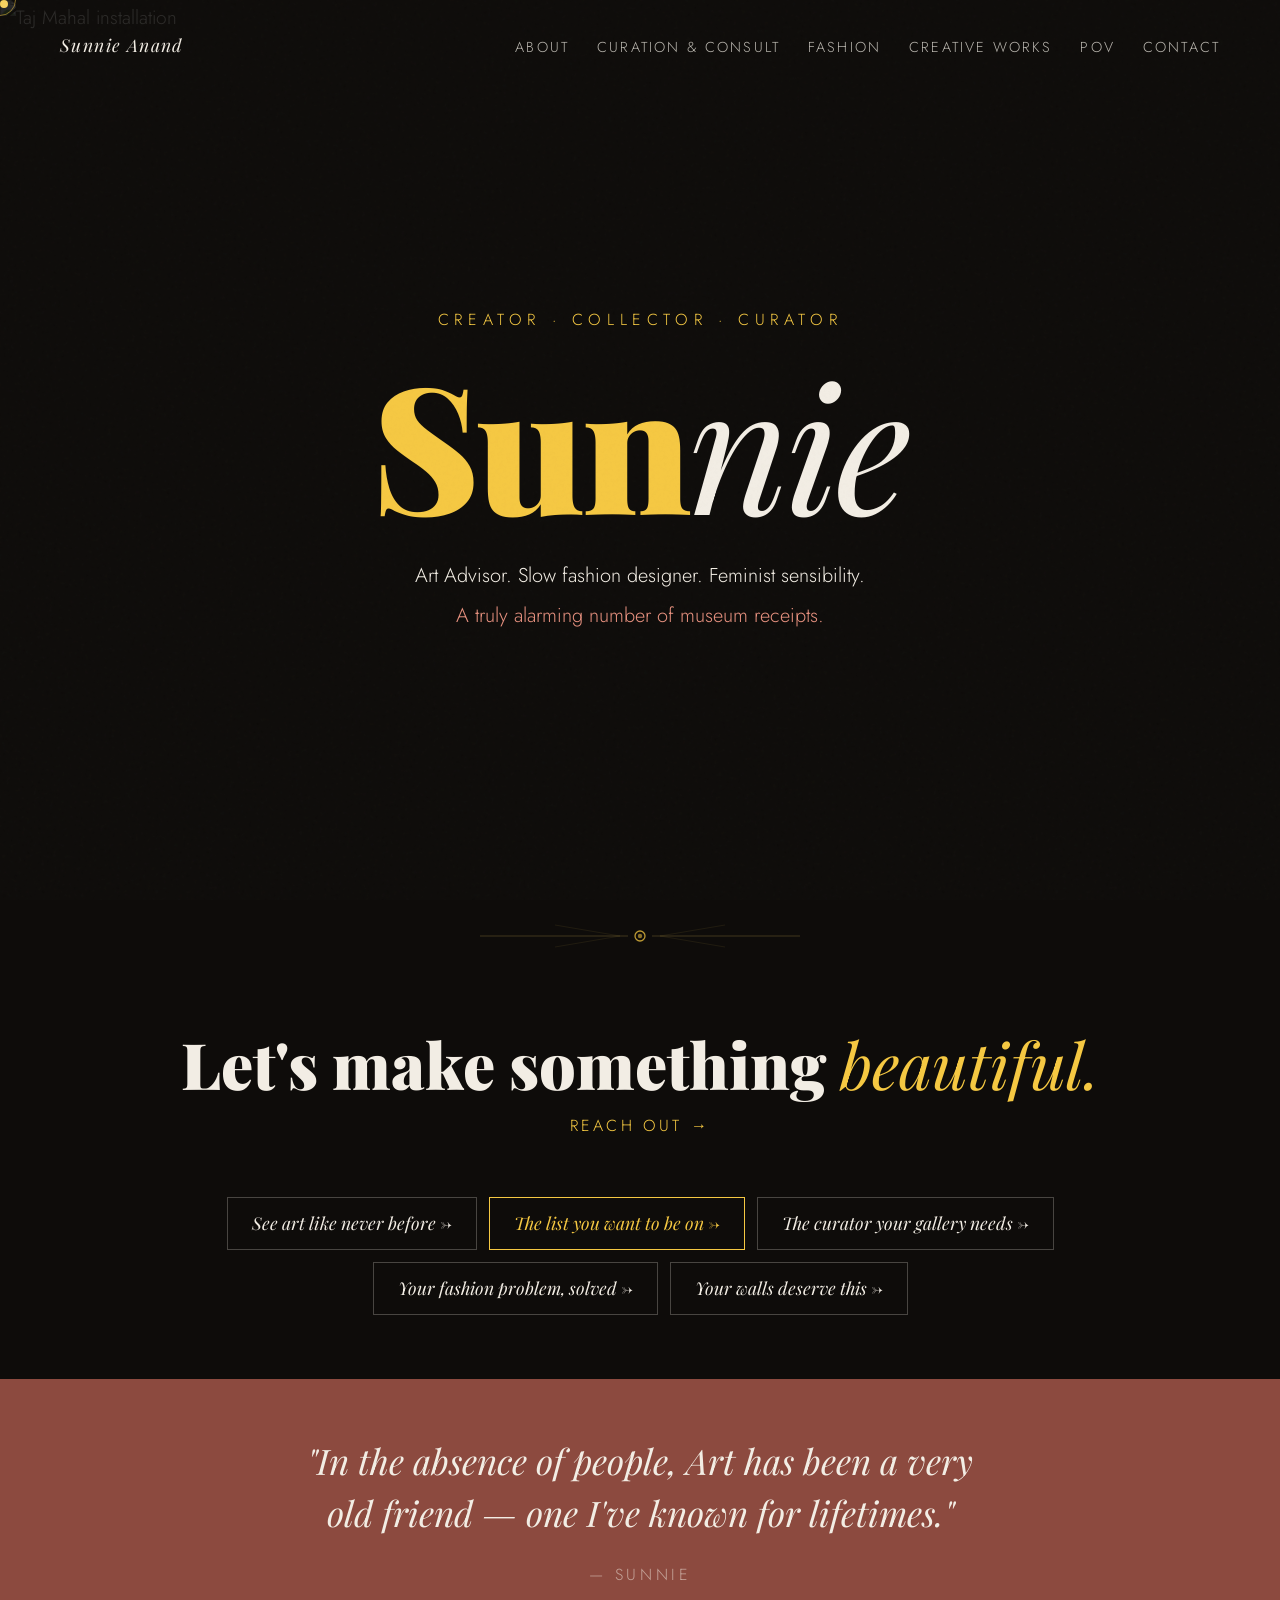
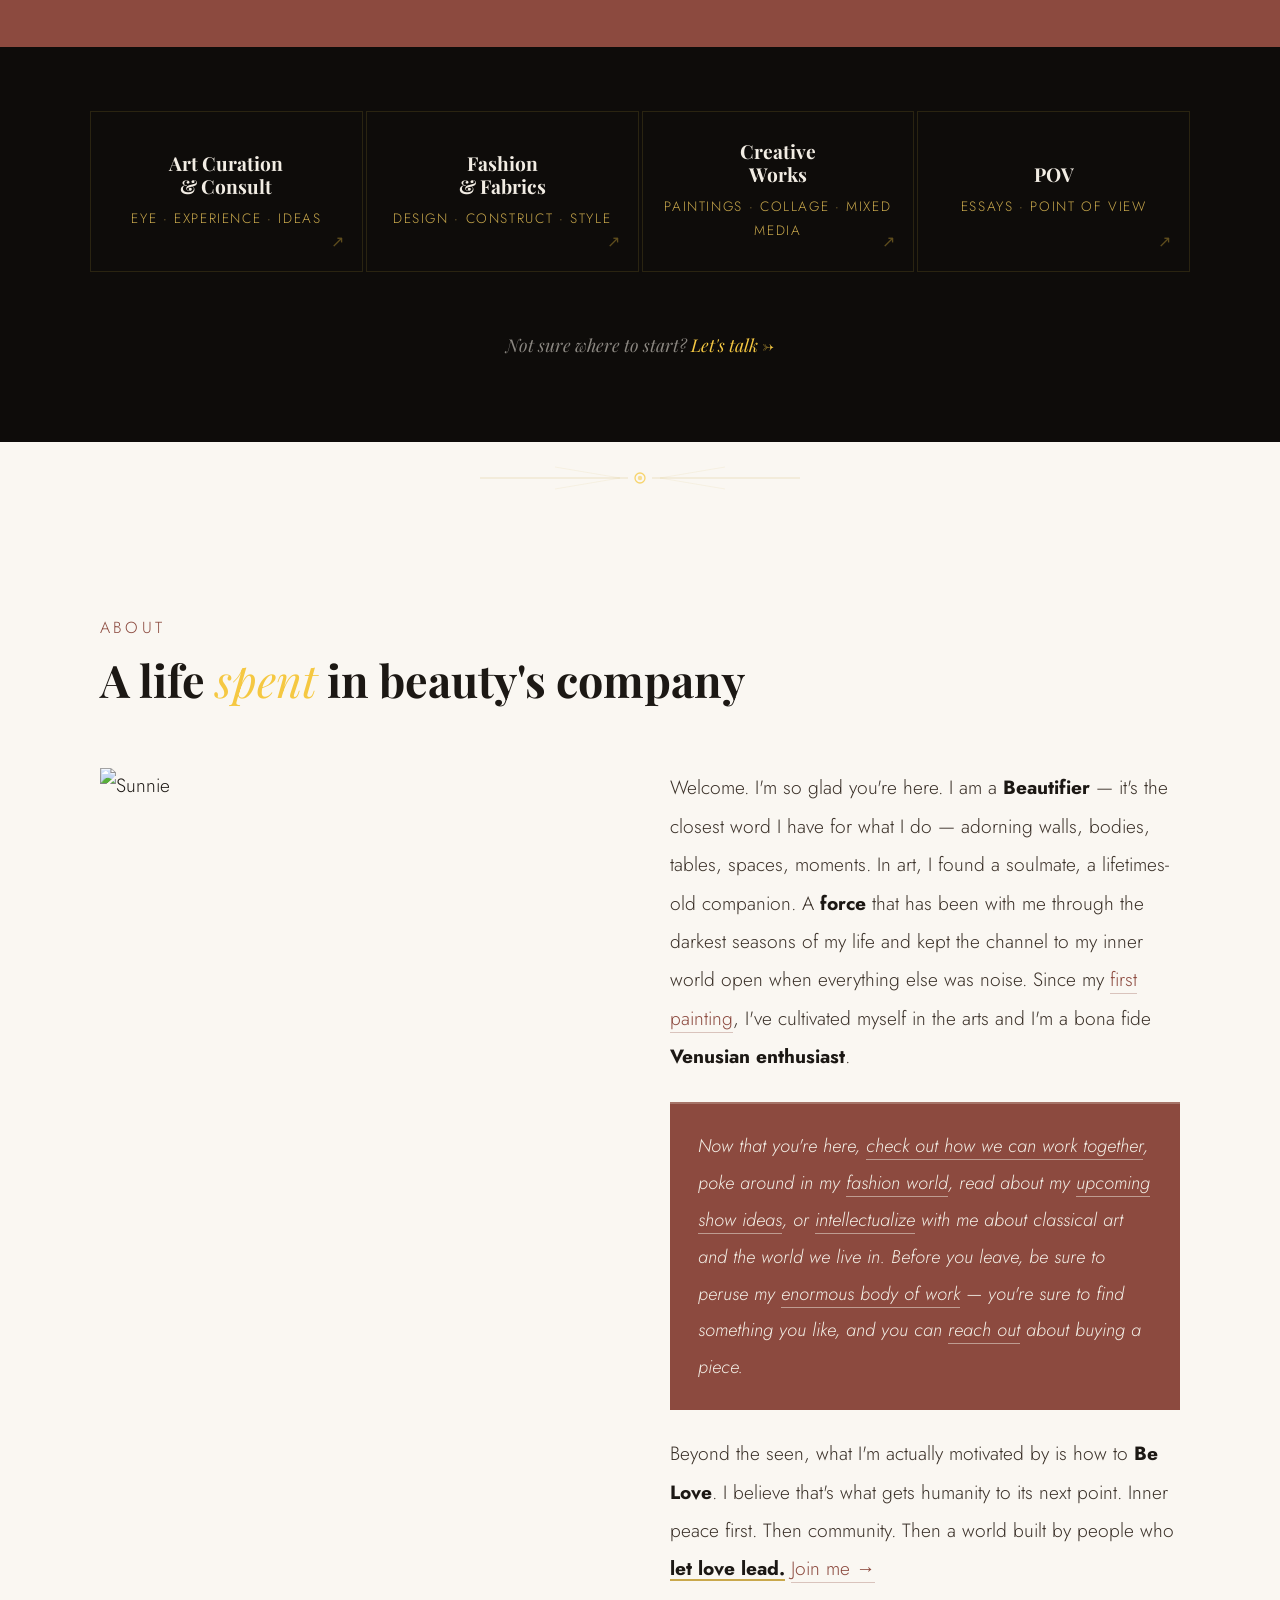
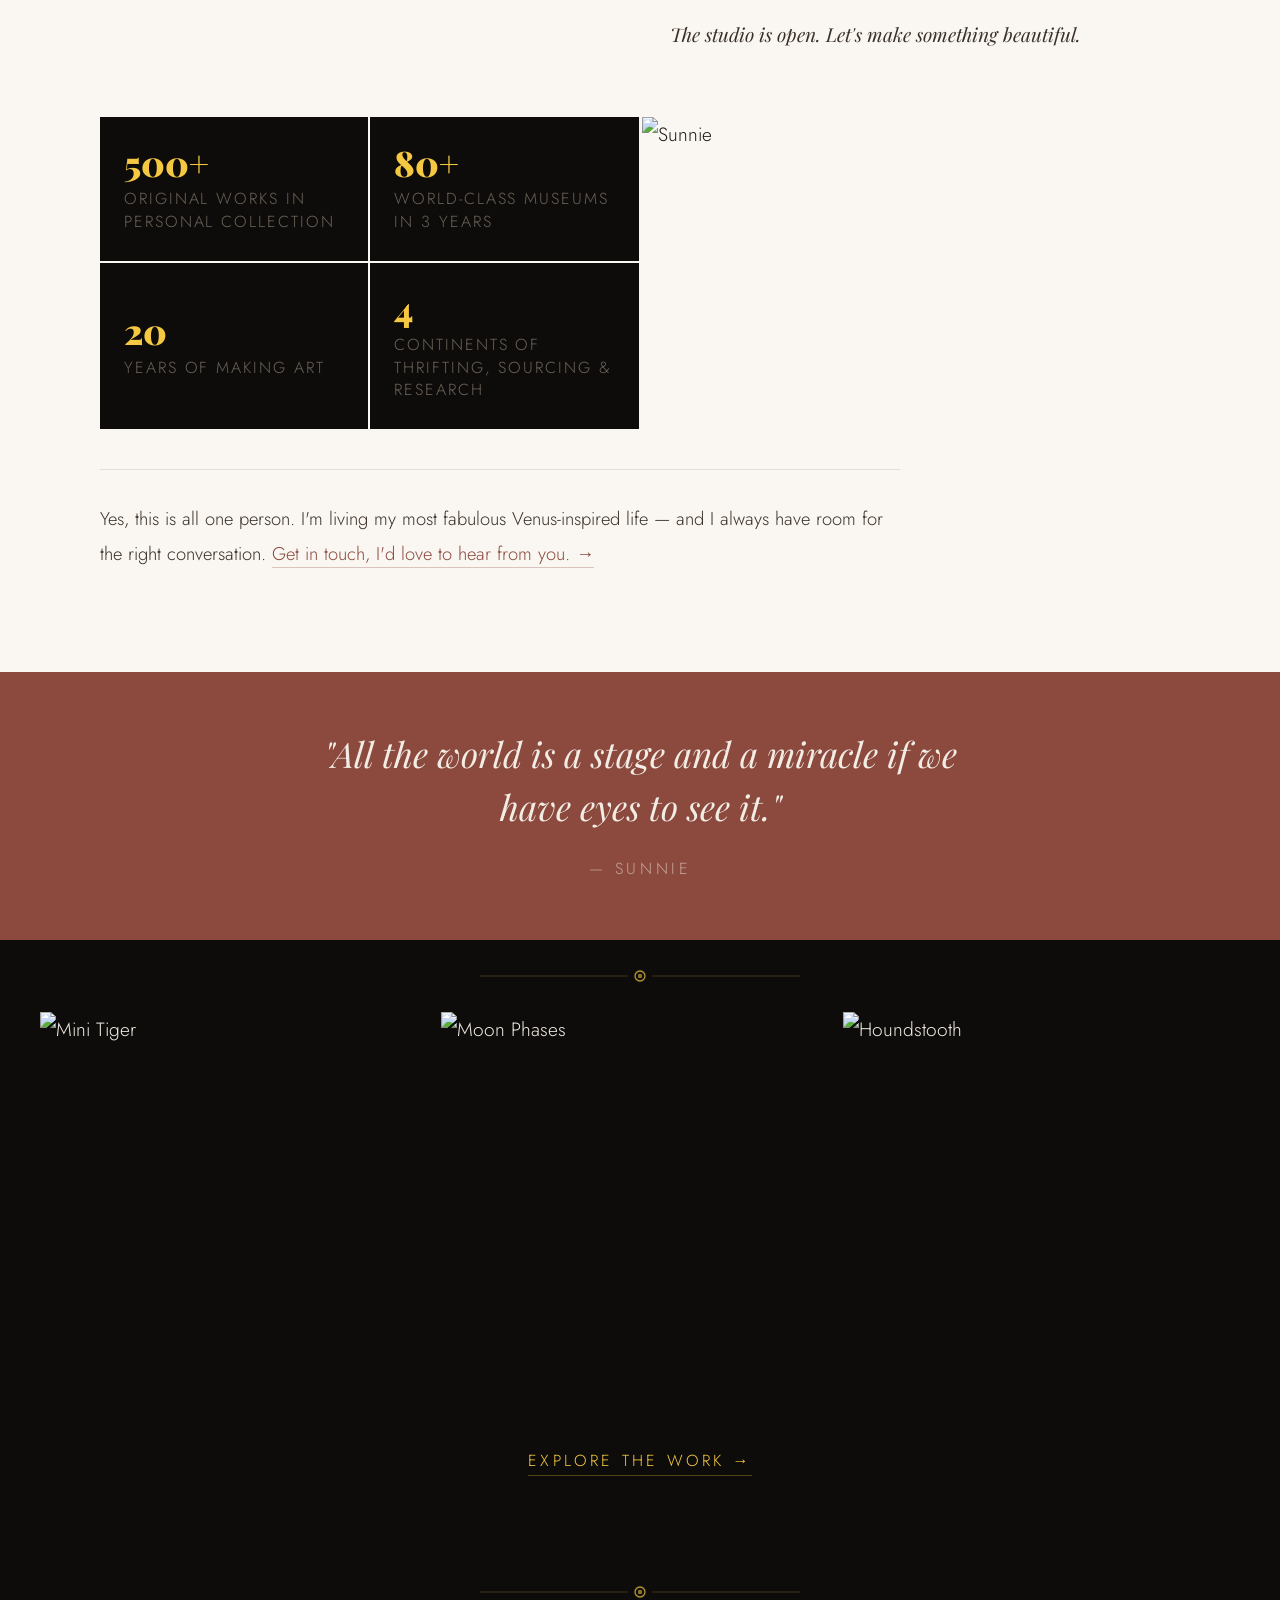
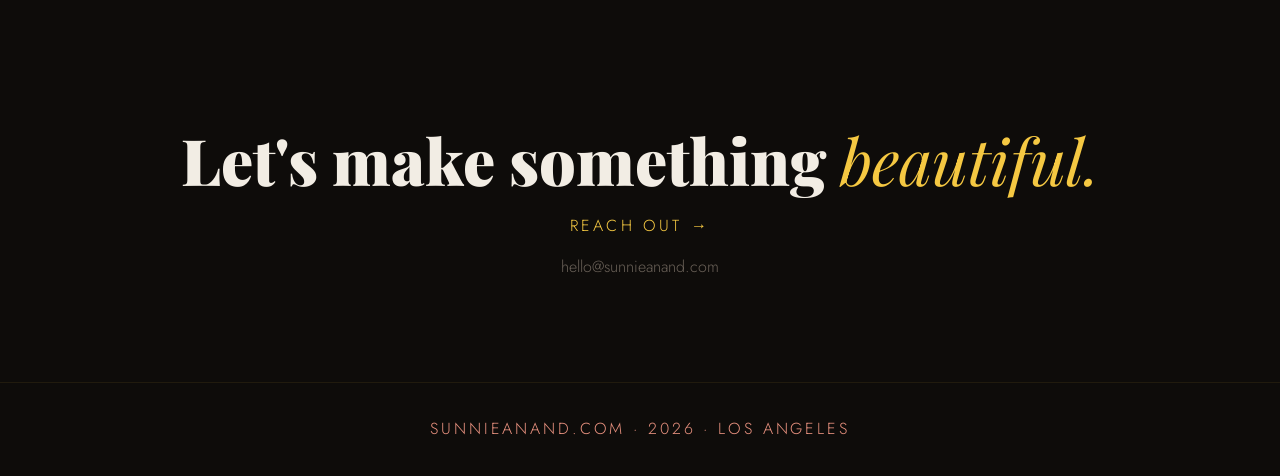
==== commit 0a350467: "Add files via upload" ====
--- a/index.html
+++ b/index.html
@@ -14,14 +14,12 @@
 body::before { content:''; position:fixed; inset:0; background-image:url("data:image/svg+xml,%3Csvg viewBox='0 0 256 256' xmlns='http://www.w3.org/2000/svg'%3E%3Cfilter id='noise'%3E%3CfeTurbulence type='fractalNoise' baseFrequency='0.9' numOctaves='4' stitchTiles='stitch'/%3E%3C/filter%3E%3Crect width='100%25' height='100%25' filter='url(%23noise)' opacity='0.04'/%3E%3C/svg%3E"); pointer-events:none; z-index:1000; opacity:0.5; }
 
 /* NAV */
-nav { display:flex; justify-content:space-between; align-items:center; padding:28px 60px; position:relative; z-index:20; animation:slideDown 0.8s ease forwards; }
+nav { display:flex; justify-content:space-between; align-items:center; padding:28px 60px; position:absolute; top:0; left:0; right:0; z-index:20; }
 .nav-logo { font-family:'Playfair Display',serif; font-style:italic; font-weight:400; font-size:1.1rem; letter-spacing:0.08em; color:var(--off-white); text-decoration:none; transition:color 0.2s; }
 .nav-logo:hover { color:var(--marigold); }
 .nav-links { display:flex; gap:28px; list-style:none; flex-wrap:wrap; align-items:center; }
 .nav-links a { font-size:0.9rem; letter-spacing:0.15em; text-transform:uppercase; color:rgba(242,237,228,0.75); text-decoration:none; transition:color 0.2s; }
 .nav-links a:hover { color:var(--marigold); }
-
-/* HAMBURGER */
 .hamburger { display:none; flex-direction:column; gap:5px; cursor:pointer; padding:8px; z-index:200; background:none; border:none; }
 .hamburger span { display:block; width:24px; height:2px; background:var(--off-white); transition:transform 0.3s, opacity 0.3s; }
 .hamburger.open span:nth-child(1) { transform:translateY(7px) rotate(45deg); }
@@ -35,11 +33,29 @@
 .mobile-menu-close { position:absolute; top:24px; right:24px; font-size:2rem; color:var(--off-white); background:none; border:none; cursor:pointer; padding:8px; opacity:0.7; line-height:1; }
 @media(max-width:900px) { nav { padding:20px 24px; } .nav-links { display:none; } .hamburger { display:flex; } }
 
-/* LMSB HERO */
-.lmsb-hero { text-align:center; padding:60px 40px 32px; }
-.lmsb-hero a { font-family:'Playfair Display',serif; font-size:clamp(2rem,5.6vw,4rem); font-weight:900; color:var(--off-white); text-decoration:none; display:block; line-height:1; transition:opacity 0.3s; }
-.lmsb-hero a em { color:var(--marigold); font-style:italic; font-weight:400; }
-.lmsb-hero a:hover { opacity:0.8; }
+/* HERO */
+.hero { position:relative; min-height:100vh; display:flex; flex-direction:column; overflow:hidden; }
+.hero-bg { position:absolute; inset:0; z-index:0; }
+.hero-bg img { width:100%; height:100%; object-fit:cover; object-position:center 30%; display:block; filter:brightness(0.32) saturate(0.65); }
+.hero-bg::after { content:''; position:absolute; inset:0; background:linear-gradient(to top, rgba(14,12,10,0.88) 0%, rgba(14,12,10,0.15) 50%, rgba(14,12,10,0.55) 100%); }
+.hero-content { position:relative; z-index:10; flex:1; display:flex; flex-direction:column; align-items:center; justify-content:center; text-align:center; padding:120px 40px 80px; }
+.hero-eyebrow { font-size:1rem; letter-spacing:0.35em; text-transform:uppercase; color:var(--marigold); margin-bottom:28px; opacity:0; animation:fadeUp 1s 0.3s ease forwards; }
+.hero-name { font-family:'Playfair Display',serif; font-size:clamp(5rem,14vw,11rem); font-weight:900; line-height:0.9; letter-spacing:-0.02em; opacity:0; animation:fadeUp 1s 0.5s ease forwards; }
+.hero-name .sun { color:#f5c842; font-style:normal; font-weight:900; }
+.hero-name .nie { color:#f2ede4; font-style:italic; font-weight:400; }
+.hero-tagline { margin-top:36px; max-width:640px; opacity:0; animation:fadeUp 1s 0.7s ease forwards; }
+.hero-tagline .line1 { font-size:clamp(1rem,1.8vw,1.25rem); color:var(--off-white); line-height:1.8; display:block; }
+.hero-tagline .line2 { font-size:clamp(1rem,1.8vw,1.25rem); color:var(--rose); display:block; margin-top:4px; }
+
+/* BURST */
+.burst-divider { width:100%; display:flex; align-items:center; justify-content:center; padding:20px 0; }
+
+/* LMSB */
+.lmsb-hero { text-align:center; padding:60px 40px 28px; }
+.lmsb-hero a.main { font-family:'Playfair Display',serif; font-size:clamp(2rem,5.6vw,4rem); font-weight:900; color:var(--off-white); text-decoration:none; display:block; line-height:1; transition:opacity 0.3s; }
+.lmsb-hero a.main em { color:var(--marigold); font-style:italic; font-weight:400; }
+.lmsb-hero a.main:hover { opacity:0.8; }
+.lmsb-hero a.reach { display:block; margin-top:16px; font-size:1rem; letter-spacing:0.2em; text-transform:uppercase; color:var(--marigold); text-decoration:none; }
 
 /* CTA ROW */
 .cta-row { display:flex; flex-wrap:wrap; justify-content:center; gap:12px; padding:28px 40px 0; max-width:1100px; margin:0 auto; }
@@ -54,7 +70,8 @@
 .quote-strip p { font-family:'Playfair Display',serif; font-size:clamp(1.4rem,3vw,2.2rem); font-style:italic; color:var(--off-white); line-height:1.5; max-width:760px; margin:0 auto 16px; padding:0 40px; }
 .quote-strip span { font-size:1rem; letter-spacing:0.22em; text-transform:uppercase; color:rgba(242,237,228,0.55); }
 
-/* TILES */
+/* NAV TILES */
+.tiles-section { background:var(--black); padding:64px 60px 0; }
 .tiles-grid { display:grid; grid-template-columns:repeat(4,1fr); gap:3px; max-width:1100px; margin:0 auto; }
 .tile { position:relative; background:var(--black); border:1px solid rgba(245,200,66,0.12); display:flex; flex-direction:column; align-items:center; justify-content:center; text-decoration:none; overflow:hidden; transition:border-color 0.3s; padding:28px 20px; text-align:center; cursor:none; }
 .tile::before { content:''; position:absolute; inset:0; background:var(--marigold); transform:scaleY(0); transform-origin:bottom; transition:transform 0.35s ease; z-index:0; }
@@ -66,7 +83,11 @@
 .tile:hover .tile-sub { color:rgba(14,12,10,0.6); }
 .tile-arrow { position:absolute; bottom:14px; right:18px; font-size:1rem; color:rgba(245,200,66,0.35); transition:color 0.3s, transform 0.3s; z-index:1; }
 .tile:hover .tile-arrow { color:rgba(14,12,10,0.4); transform:translate(3px,-3px); }
-@media(max-width:900px) { .tiles-grid { grid-template-columns:repeat(2,1fr); } }
+.not-sure { text-align:center; padding:28px 0 0; }
+.not-sure a { font-family:'Playfair Display',serif; font-style:italic; font-size:1.1rem; color:rgba(242,237,228,0.55); text-decoration:none; transition:color 0.2s; }
+.not-sure a span { color:var(--marigold); }
+.not-sure a:hover { color:var(--off-white); }
+@media(max-width:900px) { .tiles-grid { grid-template-columns:repeat(2,1fr); } .tiles-section { padding:48px 24px 0; } }
 
 /* ABOUT */
 .about-two-col { display:grid; grid-template-columns:1fr 1fr; gap:60px; align-items:start; }
@@ -78,13 +99,11 @@
 .love-lead { text-decoration:underline; text-decoration-color:#c9a84c; text-underline-offset:4px; text-decoration-thickness:2px; }
 .about-text a { color:var(--rose-deep); text-decoration:none; border-bottom:1px solid rgba(140,74,63,0.3); transition:opacity 0.2s; }
 .about-text a:hover { opacity:0.7; }
-
-/* NAV CALLOUT — Jost italic dark card */
 .about-nav-callout { background:var(--rose-deep); border-top:2px solid rgba(242,237,228,0.25); padding:24px 28px; margin:24px 0; }
 .about-nav-callout p { font-family:'Jost',sans-serif; font-style:italic; font-weight:300; font-size:1.15rem; line-height:2; color:var(--off-white); }
 .about-nav-callout a { color:var(--off-white); text-decoration:none; border-bottom:1px solid rgba(242,237,228,0.5); transition:opacity 0.2s; }
-.about-nav-callout a:hover { opacity:0.7; }
-.about-close { font-family:'Playfair Display',serif !important; font-size:1.2rem !important; font-style:italic !important; color:var(--ink) !important; }
+.about-nav-callout a:hover { opacity:0.75; }
+.about-close { font-family:'Playfair Display',serif; font-size:1.2rem; font-style:italic; color:var(--ink); margin-top:8px; }
 
 /* STATS */
 .about-bottom { display:grid; grid-template-columns:1fr 1fr; gap:3px; margin-top:64px; }
@@ -96,8 +115,10 @@
 .stat-label { font-size:1rem; letter-spacing:0.12em; text-transform:uppercase; color:var(--mid); margin-top:8px; line-height:1.4; }
 .about-portrait-secondary { overflow:hidden; }
 .about-portrait-secondary img { width:100%; height:100%; object-fit:cover; object-position:center top; display:block; }
-
-/* ART STRIP — 1x3 */
+.stats-note { font-size:1.15rem; line-height:1.9; color:#3a3028; margin-top:40px; padding-top:32px; border-top:1px solid rgba(14,12,10,0.1); max-width:800px; }
+.stats-note a { color:var(--rose-deep); text-decoration:none; border-bottom:1px solid rgba(140,74,63,0.3); }
+
+/* ART STRIP */
 .art-strip { display:grid; grid-template-columns:repeat(3,1fr); gap:4px; max-width:1200px; margin:0 auto; }
 .art-strip-item { position:relative; overflow:hidden; aspect-ratio:1; background:#0e0c0a; cursor:pointer; touch-action:manipulation; }
 .art-strip-item img { width:100%; height:100%; object-fit:cover; display:block; transition:transform 0.5s; }
@@ -119,11 +140,8 @@
 .lightbox-nav { font-size:2rem; color:rgba(242,237,228,0.6); cursor:pointer; background:rgba(255,255,255,0.06); border:1px solid rgba(245,200,66,0.25); width:52px; height:52px; display:flex; align-items:center; justify-content:center; transition:color 0.2s, border-color 0.2s; }
 .lightbox-nav:hover { color:var(--marigold); border-color:var(--marigold); }
 
-/* BURST */
-.burst-divider { width:100%; display:flex; align-items:center; justify-content:center; padding:20px 0; }
-
-/* LMSB BOTTOM */
-.lmsb-strip { background:var(--black); text-align:center; padding:100px 40px; width:100%; }
+/* FOOTER LMSB */
+.lmsb-strip { background:var(--black); text-align:center; padding:100px 40px; }
 .lmsb-main { font-family:'Playfair Display',serif; font-size:clamp(2rem,5.6vw,4rem); font-weight:900; color:var(--off-white); text-decoration:none; display:block; line-height:1; transition:opacity 0.3s; }
 .lmsb-main em { color:var(--marigold); font-style:italic; font-weight:400; }
 .lmsb-main:hover { opacity:0.8; }
@@ -135,13 +153,11 @@
 .back-to-top { position:fixed; bottom:32px; right:32px; width:44px; height:44px; background:rgba(14,12,10,0.85); border:1px solid rgba(245,200,66,0.3); color:var(--marigold); font-size:1.2rem; display:flex; align-items:center; justify-content:center; text-decoration:none; opacity:0; transition:opacity 0.3s; z-index:500; }
 .back-to-top.visible { opacity:1; }
 .back-to-top:hover { border-color:var(--marigold); }
-
 .site-footer { background:var(--black); text-align:center; padding:32px 60px; border-top:1px solid rgba(245,200,66,0.08); }
 .footer-note { font-size:1rem; letter-spacing:0.18em; text-transform:uppercase; color:var(--rose); }
 
 @keyframes fadeUp { from { opacity:0; transform:translateY(30px); } to { opacity:1; transform:translateY(0); } }
 @keyframes fadeIn { from { opacity:0; } to { opacity:1; } }
-@keyframes slideDown { from { opacity:0; transform:translateY(-20px); } to { opacity:1; transform:translateY(0); } }
 .reveal { opacity:0; transform:translateY(40px); transition:opacity 0.8s ease, transform 0.8s ease; }
 .reveal.visible { opacity:1; transform:translateY(0); }
 
@@ -181,10 +197,10 @@
 
 <a class="back-to-top" id="backTop" href="#" onclick="window.scrollTo({top:0,behavior:'smooth'});return false;">↑</a>
 
-<!-- HERO -->
-<div style="min-height:100vh;display:grid;grid-template-rows:auto 1fr auto;position:relative;overflow:hidden;">
-  <div style="position:absolute;inset:0;z-index:0;">
-    <img src="https://res.cloudinary.com/dndippf4k/image/upload/q_auto/f_auto/v1778355116/Screenshot_20250121_114852_Drive_oeyscb.jpg" alt="" style="width:100%;height:100%;object-fit:cover;object-position:center 45%;opacity:0.18;filter:saturate(0.4);">
+<!-- 1. HERO -->
+<div class="hero">
+  <div class="hero-bg">
+    <img src="https://res.cloudinary.com/dndippf4k/image/upload/q_auto/f_auto/v1778436288/2005-10-29_20.07.50_finalcrop_rfyaut.jpg" alt="Taj Mahal installation">
   </div>
   <nav>
     <a href="index.html" class="nav-logo">Sunnie Anand</a>
@@ -200,59 +216,69 @@
       <span></span><span></span><span></span>
     </button>
   </nav>
-  <div style="display:flex;flex-direction:column;align-items:center;justify-content:center;text-align:center;padding:40px 24px;position:relative;z-index:10;">
-    <p style="font-size:1rem;letter-spacing:0.35em;text-transform:uppercase;color:var(--marigold);margin-bottom:28px;opacity:0;animation:fadeUp 1s 0.3s ease forwards;">Creator · Collector · Curator</p>
-    <h1 style="font-family:'Playfair Display',serif;font-size:clamp(5rem,14vw,11rem);font-weight:900;line-height:0.9;letter-spacing:-0.02em;opacity:0;animation:fadeUp 1s 0.5s ease forwards;">
-      <span style="color:#f5c842;font-weight:900;">Sun</span><span style="color:#f2ede4;font-style:italic;font-weight:400;">nie</span>
+  <div class="hero-content">
+    <p class="hero-eyebrow">Creator · Collector · Curator</p>
+    <h1 class="hero-name">
+      <span class="sun">Sun</span><span class="nie">nie</span>
     </h1>
-    <p style="margin-top:32px;font-size:clamp(1rem,2vw,1.2rem);color:var(--off-white);max-width:600px;line-height:2;opacity:0;animation:fadeUp 1s 0.7s ease forwards;">
-      Old world knowledge, new world sensibilities.<br>
-      <span style="color:var(--rose);">Stylist for the ages and collector of an alarming number of museum receipts.</span>
-    </p>
-  </div>
-  <div style="display:flex;justify-content:center;padding-bottom:48px;opacity:0;animation:fadeIn 1s 1.2s ease forwards;position:relative;z-index:10;">
-    <svg width="320" height="32" viewBox="0 0 320 32" xmlns="http://www.w3.org/2000/svg"><line x1="148" y1="16" x2="0" y2="16" stroke="#c9a84c" stroke-width="0.8" stroke-opacity="0.35"/><line x1="140" y1="16" x2="75" y2="5" stroke="#c9a84c" stroke-width="0.5" stroke-opacity="0.2"/><line x1="140" y1="16" x2="75" y2="27" stroke="#c9a84c" stroke-width="0.5" stroke-opacity="0.2"/><circle cx="160" cy="16" r="5" fill="none" stroke="#f5c842" stroke-width="1.3" stroke-opacity="0.75"/><circle cx="160" cy="16" r="2.2" fill="#f5c842" fill-opacity="0.55"/><line x1="172" y1="16" x2="320" y2="16" stroke="#c9a84c" stroke-width="0.8" stroke-opacity="0.35"/><line x1="180" y1="16" x2="245" y2="5" stroke="#c9a84c" stroke-width="0.5" stroke-opacity="0.2"/><line x1="180" y1="16" x2="245" y2="27" stroke="#c9a84c" stroke-width="0.5" stroke-opacity="0.2"/></svg>
-  </div>
-</div>
-
-<!-- LMSB HERO -->
+    <div class="hero-tagline">
+      <span class="line1">Art Advisor. Slow fashion designer. Feminist sensibility.</span>
+      <span class="line2">A truly alarming number of museum receipts.</span>
+    </div>
+  </div>
+</div>
+
+<!-- 2. BURST -->
+<div class="burst-divider" style="background:var(--black);">
+  <svg width="320" height="32" viewBox="0 0 320 32" xmlns="http://www.w3.org/2000/svg"><line x1="148" y1="16" x2="0" y2="16" stroke="#c9a84c" stroke-width="0.8" stroke-opacity="0.35"/><line x1="140" y1="16" x2="75" y2="5" stroke="#c9a84c" stroke-width="0.5" stroke-opacity="0.2"/><line x1="140" y1="16" x2="75" y2="27" stroke="#c9a84c" stroke-width="0.5" stroke-opacity="0.2"/><circle cx="160" cy="16" r="5" fill="none" stroke="#f5c842" stroke-width="1.3" stroke-opacity="0.75"/><circle cx="160" cy="16" r="2.2" fill="#f5c842" fill-opacity="0.55"/><line x1="172" y1="16" x2="320" y2="16" stroke="#c9a84c" stroke-width="0.8" stroke-opacity="0.35"/><line x1="180" y1="16" x2="245" y2="5" stroke="#c9a84c" stroke-width="0.5" stroke-opacity="0.2"/><line x1="180" y1="16" x2="245" y2="27" stroke="#c9a84c" stroke-width="0.5" stroke-opacity="0.2"/></svg>
+</div>
+
+<!-- 3. LMSB -->
 <div class="lmsb-hero reveal">
-  <a href="contact.html">Let's make something <em>beautiful.</em></a>
-</div>
-
-<!-- CTA ROW -->
+  <a href="contact.html" class="main">Let's make something <em>beautiful.</em></a>
+  <a href="contact.html" class="reach">reach out →</a>
+</div>
+
+<!-- 4. CTA ROW -->
 <div style="background:var(--black);padding:0 0 64px;">
   <div class="cta-row reveal">
     <a href="curation.html#art-talks" class="cta-btn">See art like never before →</a>
-    <a href="curation.html#sunnie-salons" class="cta-btn primary">The list you want to be on →</a>
+    <a href="contact.html#salons" class="cta-btn primary">The list you want to be on →</a>
     <a href="curation.html#offer" class="cta-btn">The curator your gallery needs →</a>
     <a href="fashion.html#offer" class="cta-btn">Your fashion problem, solved →</a>
     <a href="works.html" class="cta-btn">Your walls deserve this →</a>
   </div>
 </div>
 
-<!-- QUOTE 1 — rose strip -->
+<!-- 5. QUOTE STRIP -->
 <div class="quote-strip reveal">
   <p>"In the absence of people, Art has been a very old friend — one I've known for lifetimes."</p>
   <span>— Sunnie</span>
 </div>
 
-<!-- 4 TILES -->
-<section style="background:var(--black);padding:64px 60px;" class="reveal">
+<!-- 6. NAV TILES -->
+<div class="tiles-section reveal">
   <div class="tiles-grid">
     <a href="curation.html" class="tile"><span class="tile-title">Art Curation<br>&amp; Consult</span><span class="tile-sub">Eye · Experience · Ideas</span><span class="tile-arrow">↗</span></a>
     <a href="fashion.html" class="tile"><span class="tile-title">Fashion<br>&amp; Fabrics</span><span class="tile-sub">Design · Construct · Style</span><span class="tile-arrow">↗</span></a>
     <a href="works.html" class="tile"><span class="tile-title">Creative<br>Works</span><span class="tile-sub">Paintings · Collage · Mixed Media</span><span class="tile-arrow">↗</span></a>
     <a href="pov.html" class="tile"><span class="tile-title">POV</span><span class="tile-sub">Essays · Point of View</span><span class="tile-arrow">↗</span></a>
   </div>
-</section>
-
-<!-- BURST → ABOUT -->
+</div>
+
+<!-- 7. NOT SURE CTA — below tiles -->
+<div style="background:var(--black);padding:28px 40px 80px;">
+  <div class="not-sure reveal">
+    <a href="contact.html">Not sure where to start? <span>Let's talk →</span></a>
+  </div>
+</div>
+
+<!-- 8. BURST → ABOUT -->
 <div class="burst-divider" style="background:var(--warm-white);">
   <svg width="320" height="32" viewBox="0 0 320 32" xmlns="http://www.w3.org/2000/svg"><line x1="148" y1="16" x2="0" y2="16" stroke="#c9a84c" stroke-width="0.8" stroke-opacity="0.35"/><line x1="140" y1="16" x2="75" y2="5" stroke="#c9a84c" stroke-width="0.5" stroke-opacity="0.2"/><line x1="140" y1="16" x2="75" y2="27" stroke="#c9a84c" stroke-width="0.5" stroke-opacity="0.2"/><circle cx="160" cy="16" r="5" fill="none" stroke="#f5c842" stroke-width="1.3" stroke-opacity="0.75"/><circle cx="160" cy="16" r="2.2" fill="#f5c842" fill-opacity="0.55"/><line x1="172" y1="16" x2="320" y2="16" stroke="#c9a84c" stroke-width="0.8" stroke-opacity="0.35"/><line x1="180" y1="16" x2="245" y2="5" stroke="#c9a84c" stroke-width="0.5" stroke-opacity="0.2"/><line x1="180" y1="16" x2="245" y2="27" stroke="#c9a84c" stroke-width="0.5" stroke-opacity="0.2"/></svg>
 </div>
 
-<!-- ABOUT -->
+<!-- 9. ABOUT -->
 <section style="background:var(--warm-white);color:var(--ink);" id="about">
   <div style="max-width:1200px;margin:0 auto;padding:100px 60px;">
     <div style="margin-bottom:64px;" class="reveal">
@@ -260,49 +286,43 @@
       <h2 style="font-family:'Playfair Display',serif;font-size:clamp(1.8rem,4vw,2.8rem);font-weight:700;line-height:1.1;color:var(--ink);">A life <em style="font-style:italic;color:var(--marigold);font-weight:400;">spent</em> in beauty's company</h2>
     </div>
     <div class="about-two-col reveal">
-      <div class="about-portrait">
-        <img src="https://res.cloudinary.com/dndippf4k/image/upload/q_auto/f_auto/v1778355118/Picsart_23-07-21_14-11-09-411_o5joha.jpg" alt="Sunnie">
-      </div>
+      <div class="about-portrait"><img src="https://res.cloudinary.com/dndippf4k/image/upload/q_auto/f_auto/v1778355118/Picsart_23-07-21_14-11-09-411_o5joha.jpg" alt="Sunnie"></div>
       <div class="about-text">
         <p>Welcome. I'm so glad you're here. I am a <strong>Beautifier</strong> — it's the closest word I have for what I do — adorning walls, bodies, tables, spaces, moments. In art, I found a soulmate, a lifetimes-old companion. A <strong>force</strong> that has been with me through the darkest seasons of my life and kept the channel to my inner world open when everything else was noise. Since my <a href="works.html#installation">first painting</a>, I've cultivated myself in the arts and I'm a bona fide <strong>Venusian enthusiast</strong>.</p>
-
         <div class="about-nav-callout">
           <p>Now that you're here, <a href="curation.html#offer">check out how we can work together</a>, poke around in my <a href="fashion.html">fashion world</a>, read about my <a href="curation.html#shows">upcoming show ideas</a>, or <a href="pov.html">intellectualize</a> with me about classical art and the world we live in. Before you leave, be sure to peruse my <a href="works.html">enormous body of work</a> — you're sure to find something you like, and you can <a href="contact.html">reach out</a> about buying a piece.</p>
         </div>
-
         <p>Beyond the seen, what I'm actually motivated by is how to <strong>Be Love</strong>. I believe that's what gets humanity to its next point. Inner peace first. Then community. Then a world built by people who <strong><span class="love-lead">let love lead.</span></strong> <a href="contact.html">Join me →</a></p>
-
         <p class="about-close">The studio is open. Let's make something beautiful.</p>
       </div>
     </div>
 
-    <!-- STATS -->
+    <!-- 10. STATS -->
     <div class="about-bottom reveal">
       <div class="stat-grid">
         <div class="stat-box"><div class="stat-num">500+</div><div class="stat-label">Original works in personal collection</div></div>
         <div class="stat-box"><div class="stat-num">80+</div><div class="stat-label">World-class museums in 3 years</div></div>
-        <div class="stat-box"><div class="stat-num">$20k</div><div class="stat-label">In styling sales as personal stylist</div></div>
+        <div class="stat-box"><div class="stat-num">20</div><div class="stat-label">Years of making art</div></div>
         <div class="stat-box"><div class="stat-num">4</div><div class="stat-label">Continents of thrifting, sourcing &amp; research</div></div>
       </div>
-      <div class="about-portrait-secondary">
-        <img src="https://res.cloudinary.com/dndippf4k/image/upload/q_auto/f_auto/v1778354977/20230512_230129_guvdds.jpg" alt="Sunnie">
-      </div>
-    </div>
+      <div class="about-portrait-secondary"><img src="https://res.cloudinary.com/dndippf4k/image/upload/q_auto/f_auto/v1778354977/20230512_230129_guvdds.jpg" alt="Sunnie"></div>
+    </div>
+    <p class="stats-note reveal">Yes, this is all one person. I'm living my most fabulous Venus-inspired life — and I always have room for the right conversation. <a href="contact.html">Get in touch, I'd love to hear from you. →</a></p>
   </div>
 </section>
 
-<!-- QUOTE 2 -->
+<!-- 11. QUOTE STRIP -->
 <div class="quote-strip reveal">
   <p>"All the world is a stage and a miracle if we have eyes to see it."</p>
   <span>— Sunnie</span>
 </div>
 
-<!-- BURST → ART STRIP -->
+<!-- 12. BURST → ART STRIP -->
 <div class="burst-divider" style="background:var(--black);">
   <svg width="320" height="32" viewBox="0 0 320 32" xmlns="http://www.w3.org/2000/svg"><line x1="148" y1="16" x2="0" y2="16" stroke="#c9a84c" stroke-width="0.8" stroke-opacity="0.35"/><circle cx="160" cy="16" r="5" fill="none" stroke="#f5c842" stroke-width="1.3" stroke-opacity="0.75"/><circle cx="160" cy="16" r="2.2" fill="#f5c842" fill-opacity="0.55"/><line x1="172" y1="16" x2="320" y2="16" stroke="#c9a84c" stroke-width="0.8" stroke-opacity="0.35"/></svg>
 </div>
 
-<!-- 1×3 ART STRIP -->
+<!-- 13. ART STRIP -->
 <section style="background:var(--black);padding:0 0 80px;">
   <div class="art-strip reveal">
     <div class="art-strip-item" onclick="openLb(this)" data-title="Mini Tiger · Ink on Paper">
@@ -323,51 +343,39 @@
   </div>
 </section>
 
-<!-- LMSB BOTTOM -->
+<!-- 14. BURST -->
 <div class="burst-divider" style="background:var(--black);">
   <svg width="320" height="32" viewBox="0 0 320 32" xmlns="http://www.w3.org/2000/svg"><line x1="148" y1="16" x2="0" y2="16" stroke="#c9a84c" stroke-width="0.8" stroke-opacity="0.35"/><circle cx="160" cy="16" r="5" fill="none" stroke="#f5c842" stroke-width="1.3" stroke-opacity="0.75"/><circle cx="160" cy="16" r="2.2" fill="#f5c842" fill-opacity="0.55"/><line x1="172" y1="16" x2="320" y2="16" stroke="#c9a84c" stroke-width="0.8" stroke-opacity="0.35"/></svg>
 </div>
+
+<!-- 15. FOOTER LMSB -->
 <div class="lmsb-strip">
   <a href="contact.html" class="lmsb-main">Let's make something <em>beautiful.</em></a>
   <a href="contact.html" class="lmsb-reach">reach out →</a>
   <a href="mailto:hello@sunnieanand.com" class="lmsb-email">hello@sunnieanand.com</a>
 </div>
+
+<!-- 16. FOOTER -->
 <footer class="site-footer"><p class="footer-note">SunnieAnand.com · 2026 · Los Angeles</p></footer>
 
 <script>
 // LIGHTBOX
-const lbItems = [];
-let lbIdx = 0;
-function buildIdx() { if(!lbItems.length) document.querySelectorAll('.art-strip-item[onclick]').forEach(i=>lbItems.push(i)); }
-function openLb(el) { buildIdx(); lbIdx=lbItems.indexOf(el); showLb(el.querySelector('img').src, el.dataset.title||''); }
-function showLb(src, title) {
-  document.getElementById('lb-img').src=src;
-  document.getElementById('lb-title').textContent=title;
-  document.getElementById('lightbox').classList.add('active');
-  document.body.style.overflow='hidden';
-}
-function closeLightbox() { document.getElementById('lightbox').classList.remove('active'); document.body.style.overflow=''; }
-function navLb(dir) { buildIdx(); lbIdx=(lbIdx+dir+lbItems.length)%lbItems.length; const el=lbItems[lbIdx]; showLb(el.querySelector('img').src, el.dataset.title||''); }
+const lbItems=[];let lbIdx=0;
+function buildIdx(){if(!lbItems.length)document.querySelectorAll('.art-strip-item[onclick]').forEach(i=>lbItems.push(i));}
+function openLb(el){buildIdx();lbIdx=lbItems.indexOf(el);showLb(el.querySelector('img').src,el.dataset.title||'');}
+function showLb(src,title){document.getElementById('lb-img').src=src;document.getElementById('lb-title').textContent=title;document.getElementById('lightbox').classList.add('active');document.body.style.overflow='hidden';}
+function closeLightbox(){document.getElementById('lightbox').classList.remove('active');document.body.style.overflow='';}
+function navLb(dir){buildIdx();lbIdx=(lbIdx+dir+lbItems.length)%lbItems.length;const el=lbItems[lbIdx];showLb(el.querySelector('img').src,el.dataset.title||'');}
 document.getElementById('lightbox').addEventListener('click',e=>{if(e.target===document.getElementById('lightbox'))closeLightbox();});
 document.addEventListener('keydown',e=>{if(e.key==='Escape')closeLightbox();if(e.key==='ArrowRight')navLb(1);if(e.key==='ArrowLeft')navLb(-1);});
 let swipeX=0;
 document.getElementById('lightbox').addEventListener('touchstart',e=>{swipeX=e.touches[0].clientX;},{passive:true});
 document.getElementById('lightbox').addEventListener('touchend',e=>{const dx=e.changedTouches[0].clientX-swipeX;if(Math.abs(dx)>50)navLb(dx<0?1:-1);},{passive:true});
-document.querySelectorAll('.art-strip-item').forEach(el=>{
-  el.addEventListener('touchend',function(e){e.preventDefault();openLb(this);},{passive:false});
-});
+document.querySelectorAll('.art-strip-item').forEach(el=>{el.addEventListener('touchend',function(e){e.preventDefault();openLb(this);},{passive:false});});
 
 // HAMBURGER
-function toggleMobileMenu() {
-  const menu=document.getElementById('mobileMenu'),btn=document.getElementById('hamburgerBtn');
-  menu.classList.toggle('open');btn.classList.toggle('open');
-  document.body.style.overflow=menu.classList.contains('open')?'hidden':'';
-}
-function closeMobileMenu() {
-  document.getElementById('mobileMenu').classList.remove('open');
-  document.getElementById('hamburgerBtn').classList.remove('open');
-  document.body.style.overflow='';
-}
+function toggleMobileMenu(){const menu=document.getElementById('mobileMenu'),btn=document.getElementById('hamburgerBtn');menu.classList.toggle('open');btn.classList.toggle('open');document.body.style.overflow=menu.classList.contains('open')?'hidden':'';}
+function closeMobileMenu(){document.getElementById('mobileMenu').classList.remove('open');document.getElementById('hamburgerBtn').classList.remove('open');document.body.style.overflow='';}
 document.querySelectorAll('.mobile-menu a').forEach(a=>a.addEventListener('click',closeMobileMenu));
 
 // BACK TO TOP
@@ -380,13 +388,10 @@
 document.addEventListener('mousemove',e=>{mx=e.clientX;my=e.clientY;cursor.style.transform=`translate(${mx-4}px,${my-4}px)`;});
 function animRing(){rx+=(mx-rx)*0.12;ry+=(my-ry)*0.12;ring.style.transform=`translate(${rx-16}px,${ry-16}px)`;requestAnimationFrame(animRing);}
 animRing();
-document.querySelectorAll('a,button,.tile,.art-strip-item,.stat-box').forEach(el=>{
-  el.addEventListener('mouseenter',()=>{ring.style.width='52px';ring.style.height='52px';ring.style.borderColor='rgba(245,200,66,0.8)';});
-  el.addEventListener('mouseleave',()=>{ring.style.width='32px';ring.style.height='32px';ring.style.borderColor='rgba(245,200,66,0.5)';});
-});
+document.querySelectorAll('a,button,.tile,.art-strip-item,.stat-box').forEach(el=>{el.addEventListener('mouseenter',()=>{ring.style.width='52px';ring.style.height='52px';ring.style.borderColor='rgba(245,200,66,0.8)';});el.addEventListener('mouseleave',()=>{ring.style.width='32px';ring.style.height='32px';ring.style.borderColor='rgba(245,200,66,0.5)';});});
 
 // REVEAL
-const obs=new IntersectionObserver(entries=>{entries.forEach(e=>{if(e.isIntersecting){e.target.classList.add('visible');e.target.querySelectorAll('.stat-box,.tile,.art-strip-item').forEach((c,i)=>{c.style.transitionDelay=`${i*0.08}s`;});}});},{threshold:0.06});
+const obs=new IntersectionObserver(entries=>{entries.forEach(e=>{if(e.isIntersecting){e.target.classList.add('visible');e.target.querySelectorAll('.stat-box,.tile,.art-strip-item').forEach((c,i)=>{c.style.transitionDelay=`${i*0.06}s`;});}});},{threshold:0.06});
 document.querySelectorAll('.reveal').forEach(el=>obs.observe(el));
 </script>
 </body>
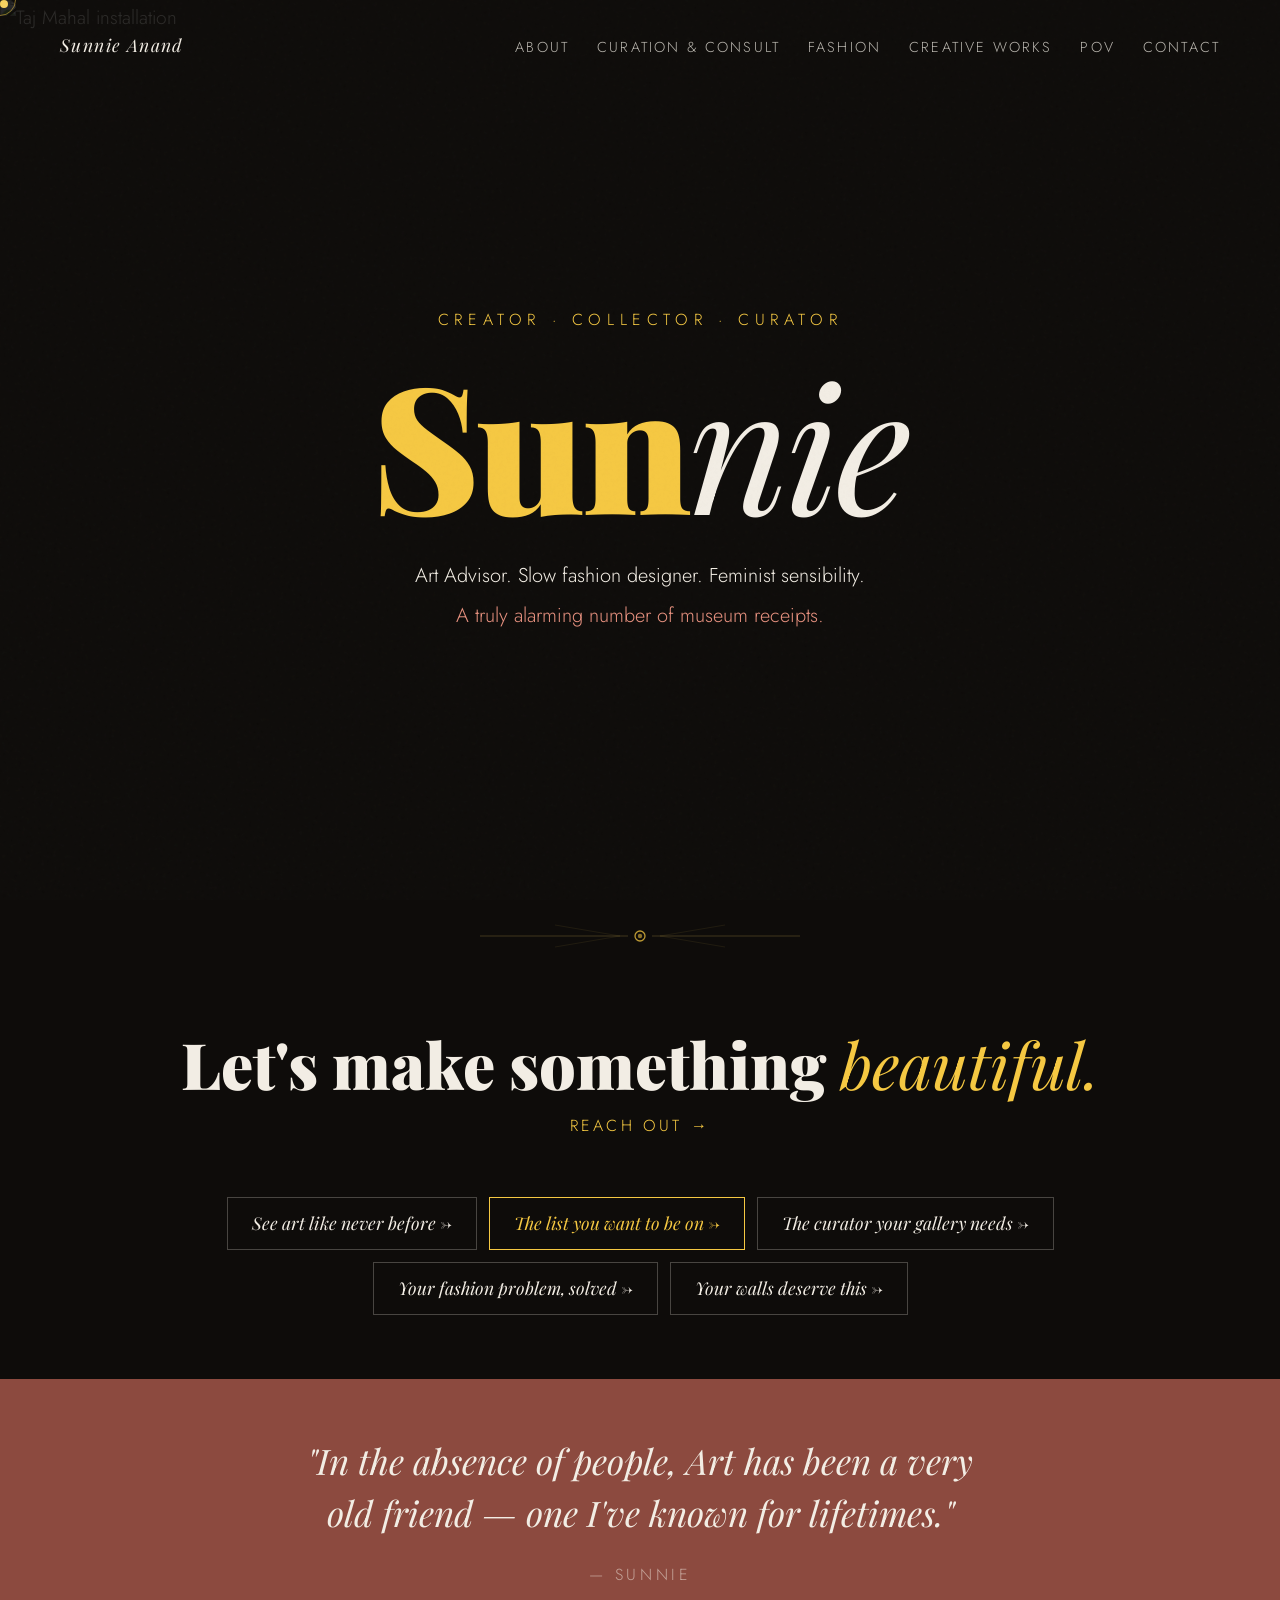
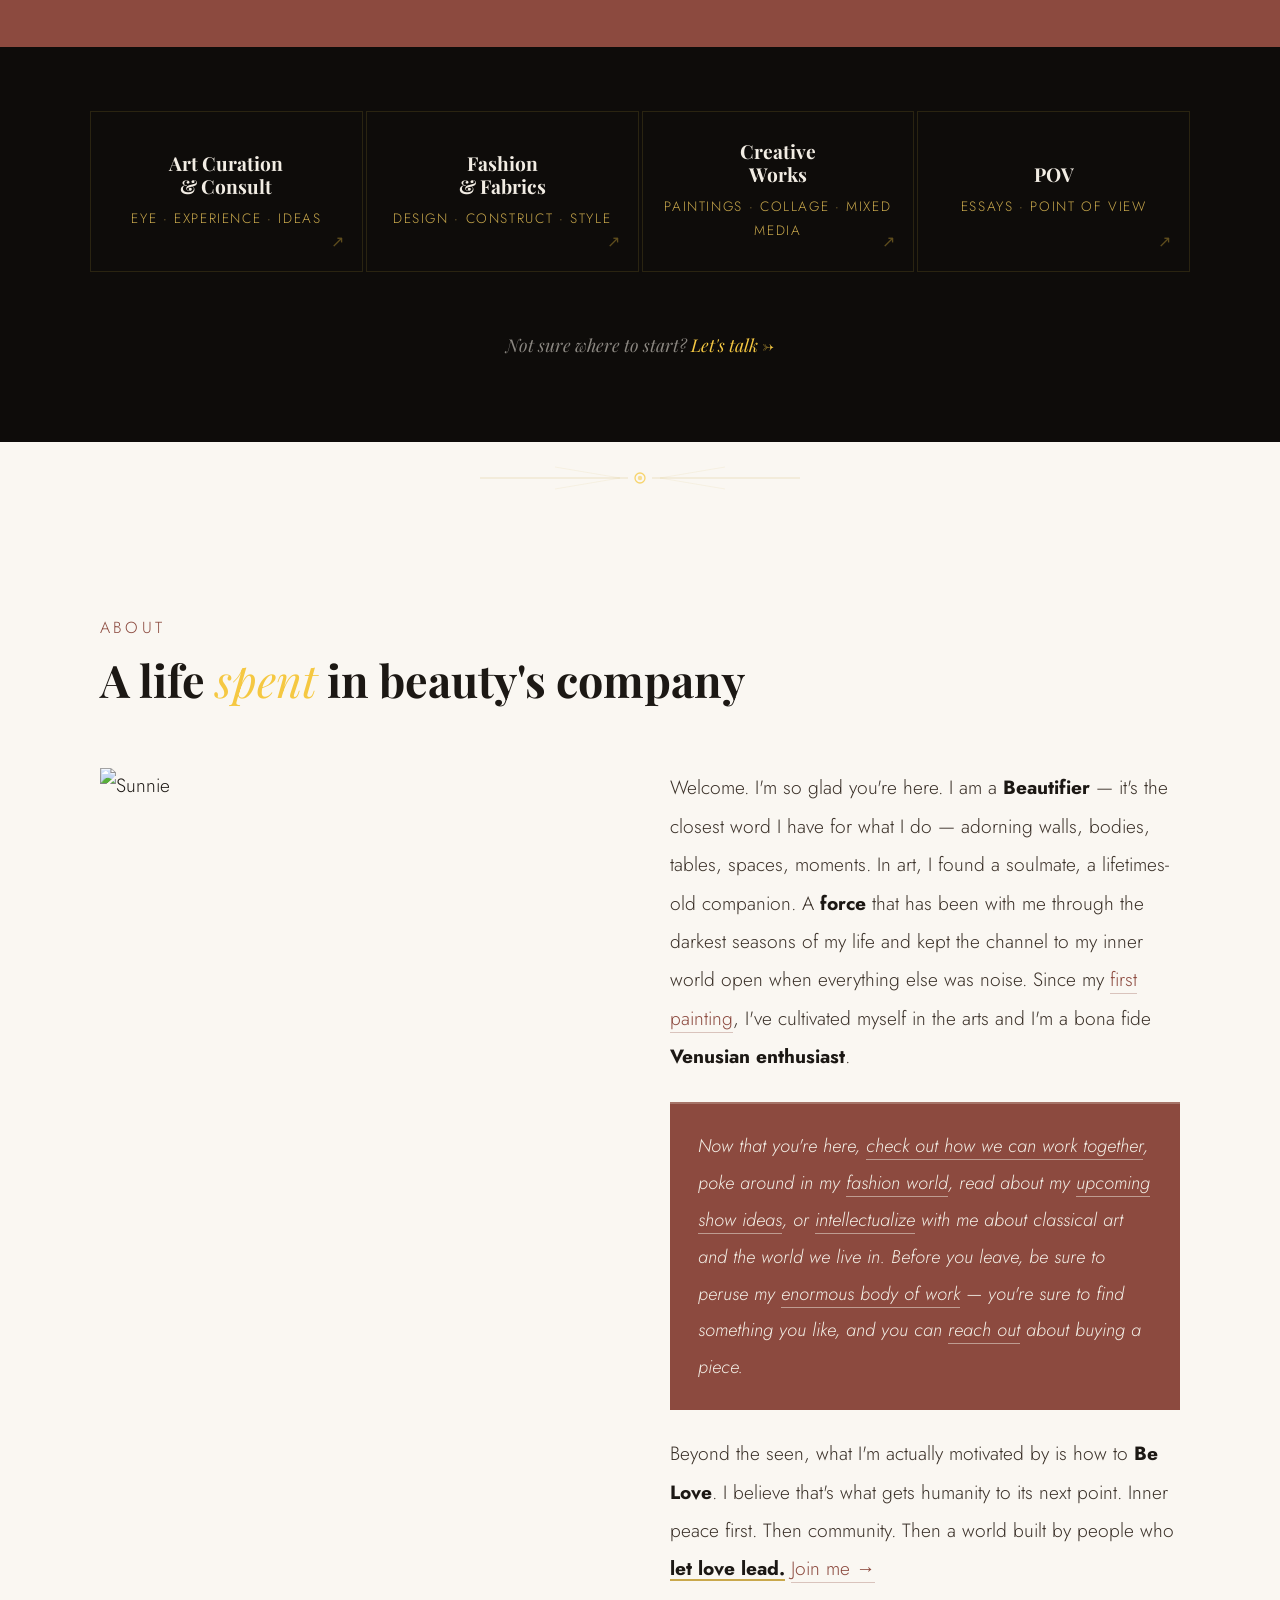
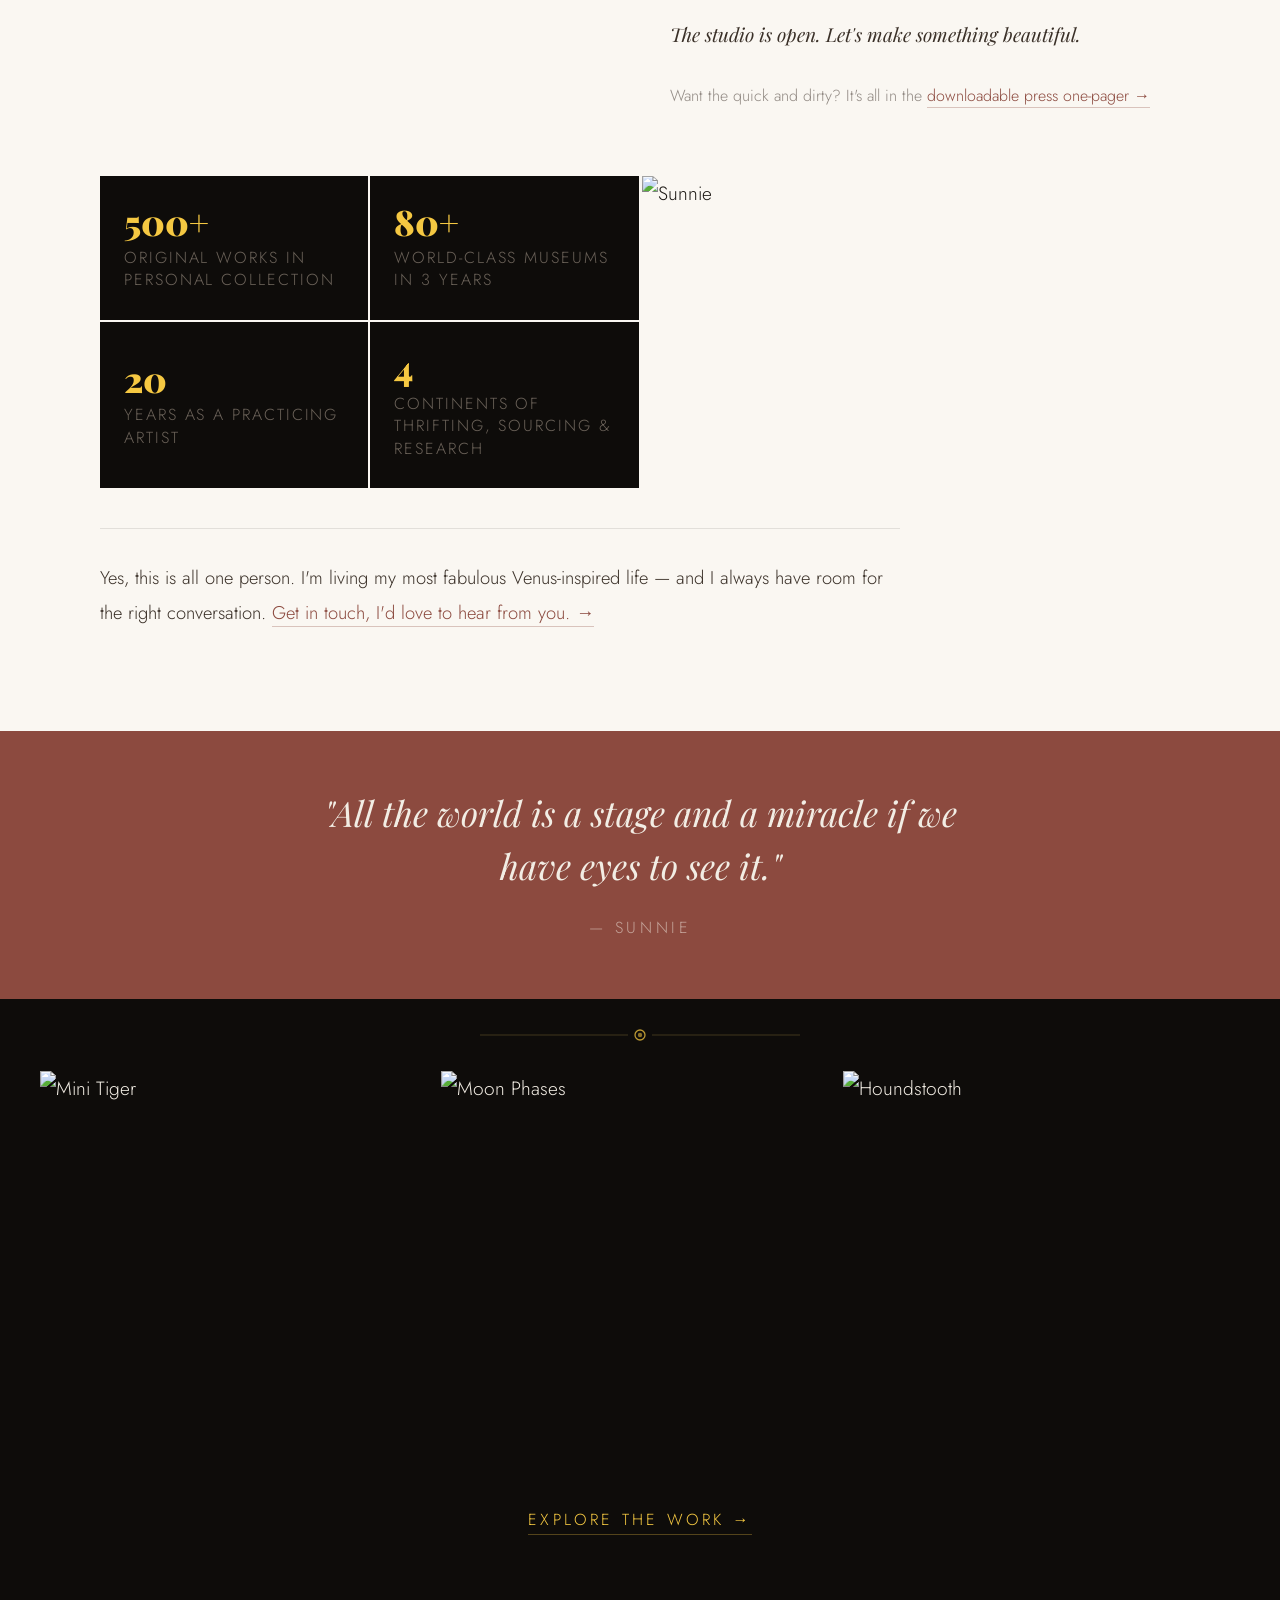
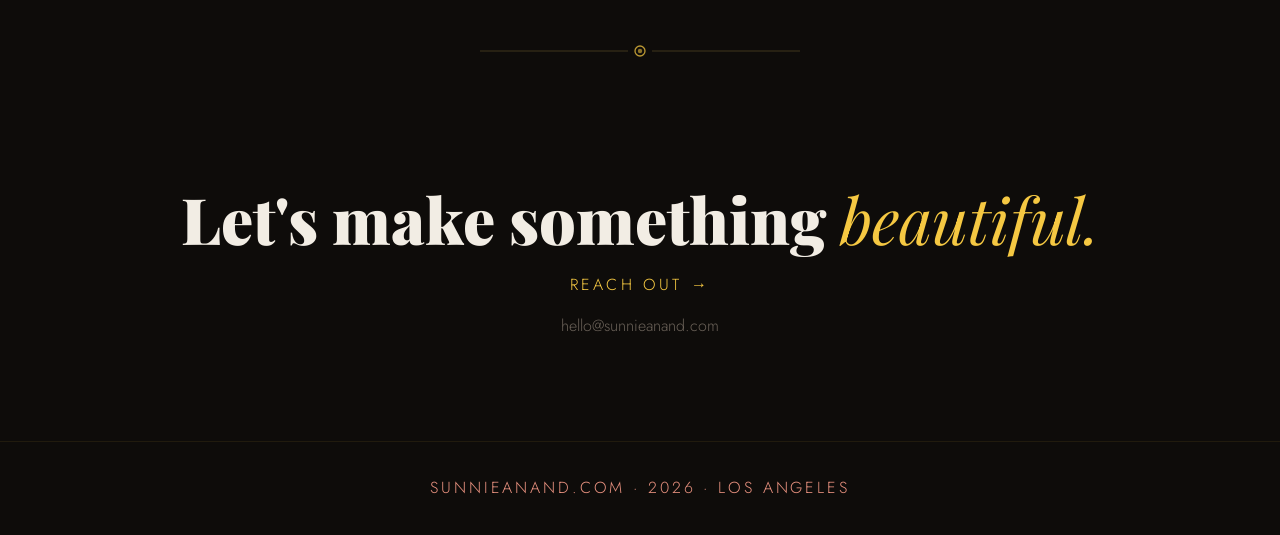
==== commit 0f03eb36: "Add files via upload" ====
--- a/index.html
+++ b/index.html
@@ -294,6 +294,7 @@
         </div>
         <p>Beyond the seen, what I'm actually motivated by is how to <strong>Be Love</strong>. I believe that's what gets humanity to its next point. Inner peace first. Then community. Then a world built by people who <strong><span class="love-lead">let love lead.</span></strong> <a href="contact.html">Join me →</a></p>
         <p class="about-close">The studio is open. Let's make something beautiful.</p>
+        <p style="margin-top:20px;font-size:1rem;color:rgba(58,48,40,0.55);font-family:'Jost',sans-serif;font-weight:300;">Want the quick and dirty? It's all in the <a href="https://sunnieanand.com/sunnieAnand_press.pdf" target="_blank" style="color:var(--rose-deep);border-bottom:1px solid rgba(140,74,63,0.3);text-decoration:none;">downloadable press one-pager →</a></p>
       </div>
     </div>
 
@@ -302,7 +303,7 @@
       <div class="stat-grid">
         <div class="stat-box"><div class="stat-num">500+</div><div class="stat-label">Original works in personal collection</div></div>
         <div class="stat-box"><div class="stat-num">80+</div><div class="stat-label">World-class museums in 3 years</div></div>
-        <div class="stat-box"><div class="stat-num">20</div><div class="stat-label">Years of making art</div></div>
+        <div class="stat-box"><div class="stat-num">20</div><div class="stat-label">Years as a practicing artist</div></div>
         <div class="stat-box"><div class="stat-num">4</div><div class="stat-label">Continents of thrifting, sourcing &amp; research</div></div>
       </div>
       <div class="about-portrait-secondary"><img src="https://res.cloudinary.com/dndippf4k/image/upload/q_auto/f_auto/v1778354977/20230512_230129_guvdds.jpg" alt="Sunnie"></div>
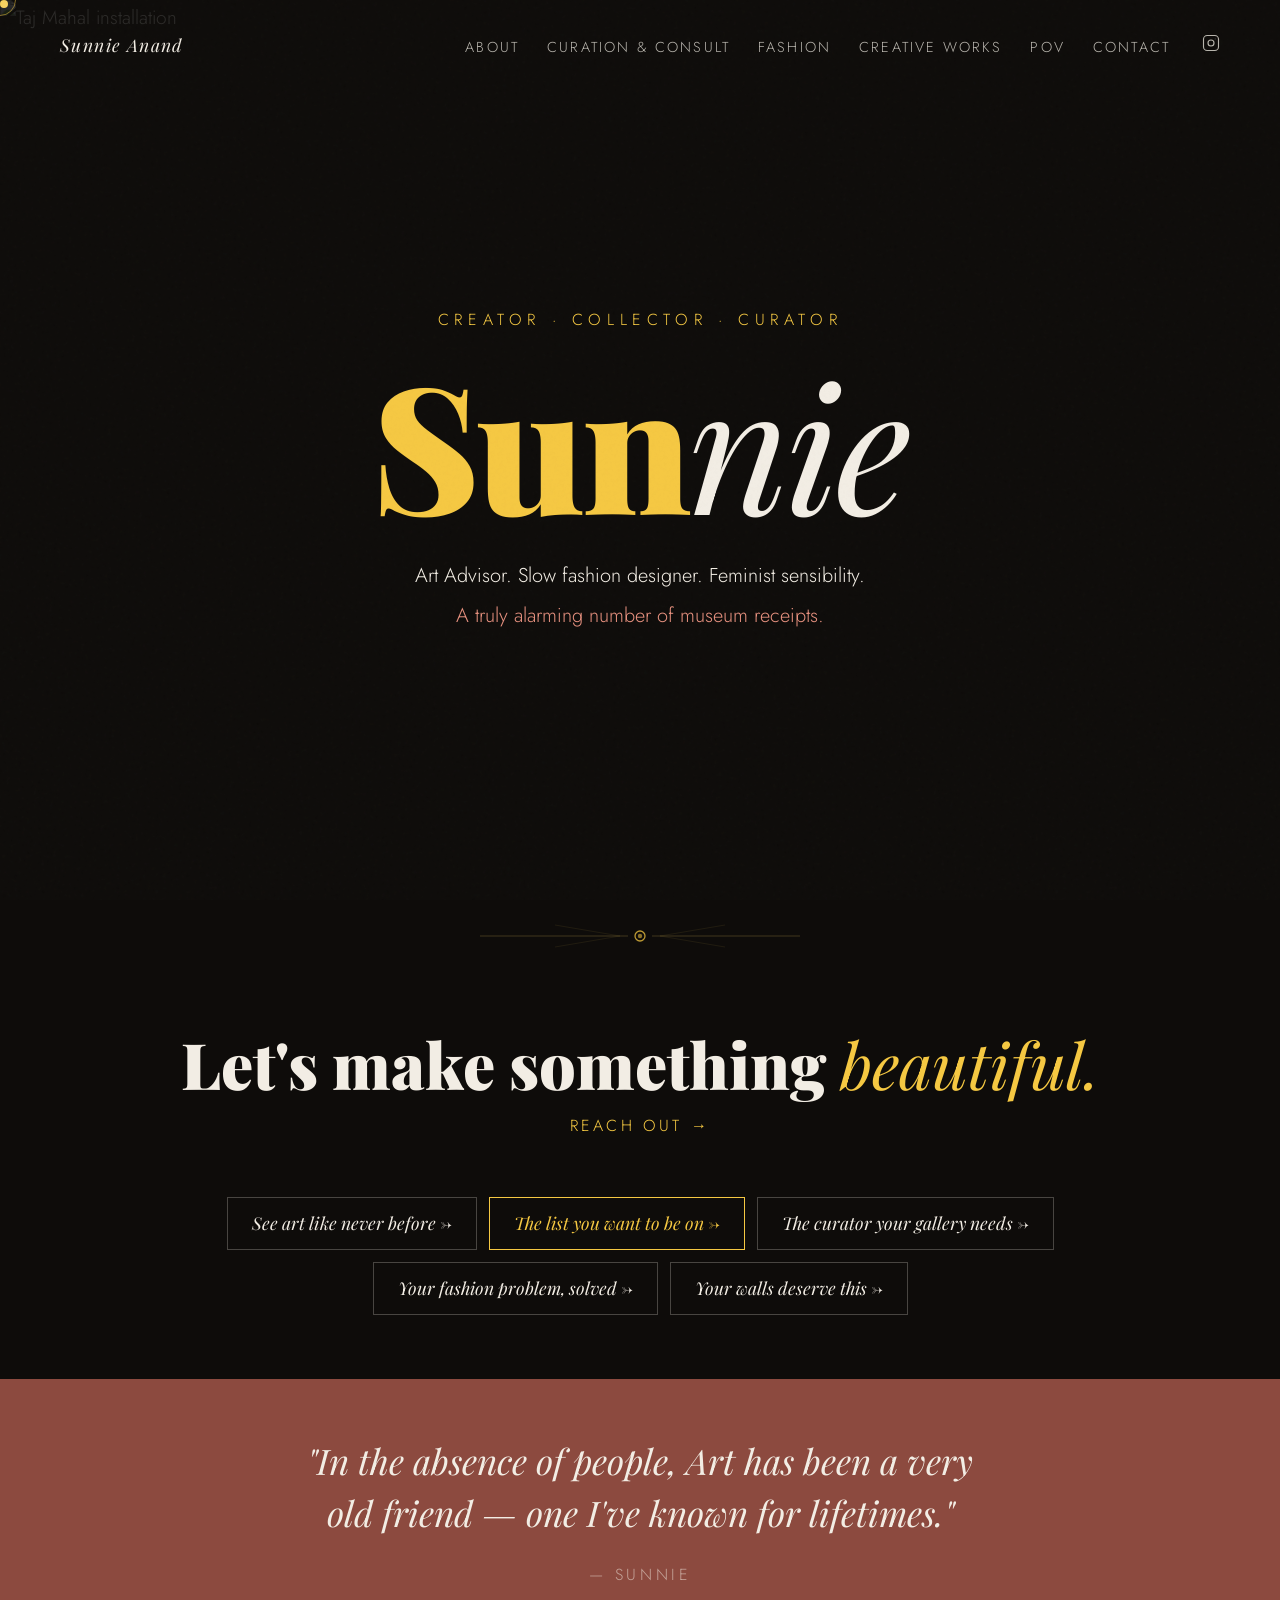
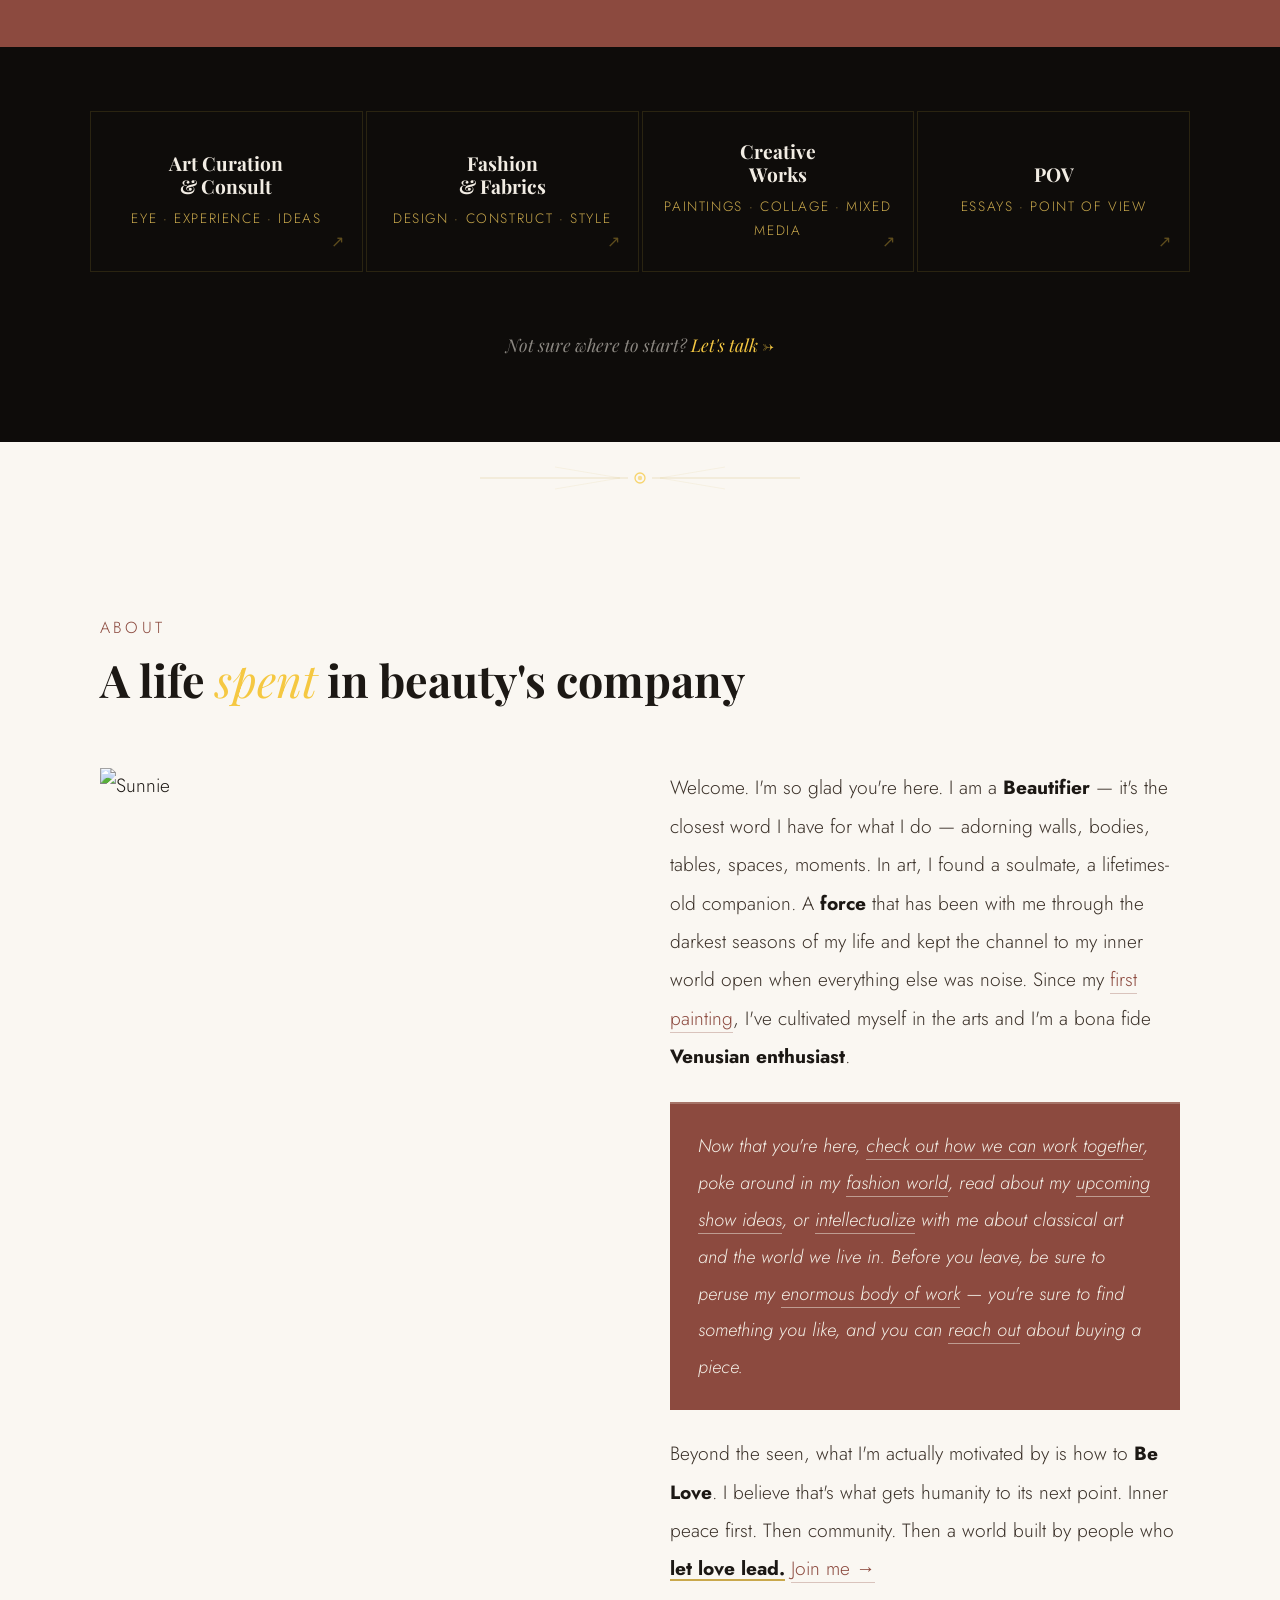
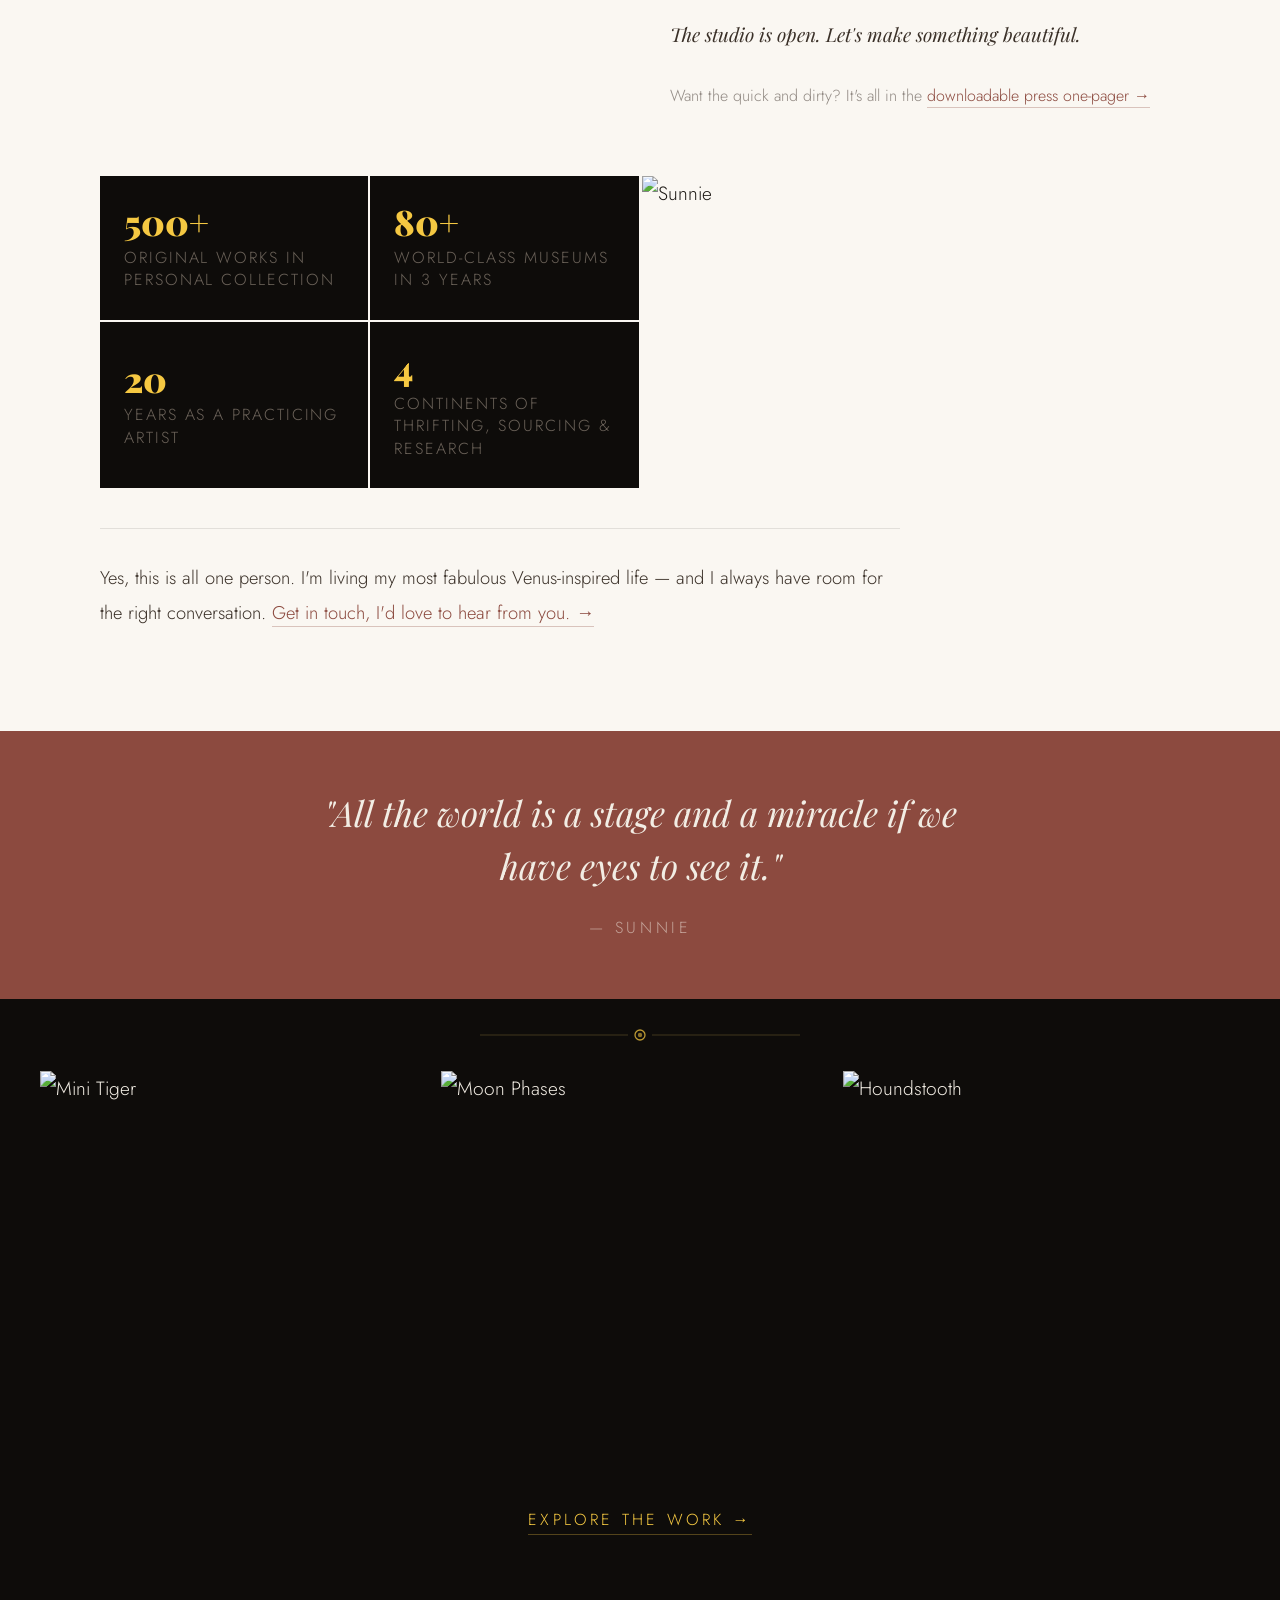
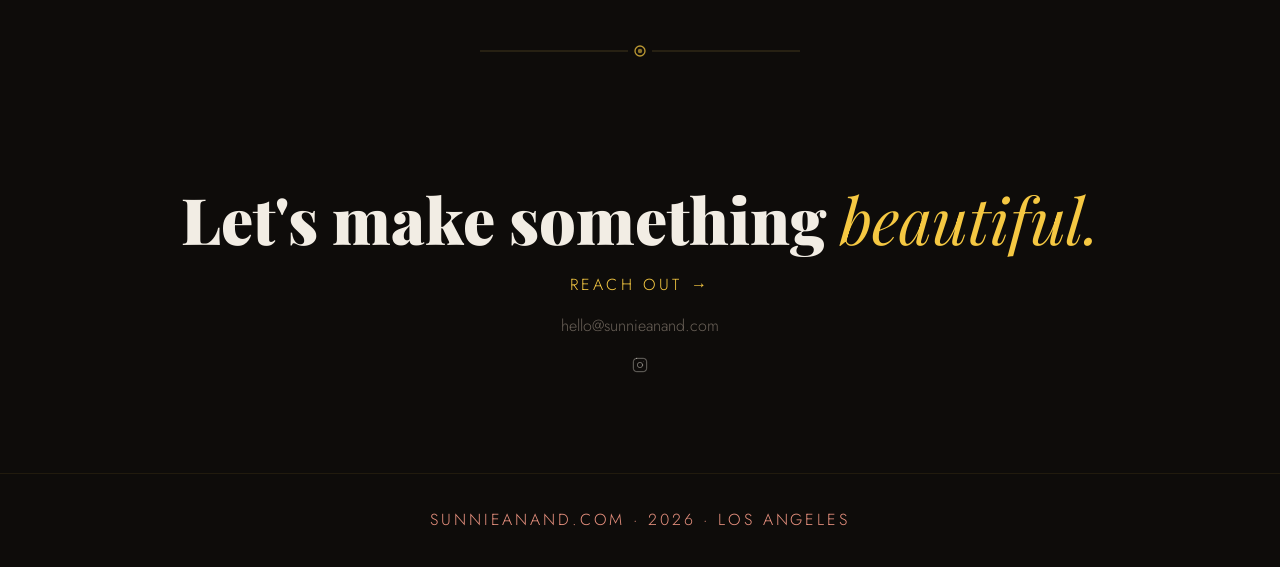
==== commit 6688741a: "Add files via upload" ====
--- a/index.html
+++ b/index.html
@@ -165,8 +165,24 @@
   .about-two-col { grid-template-columns:1fr; }
   .about-bottom { grid-template-columns:1fr; }
   .about-bottom .about-portrait-secondary { display:none; }
+  .stat-grid { grid-template-columns:1fr 1fr; }
   .lmsb-strip { padding:80px 24px; }
+  .cta-row { display:none; }
+  .tiles-section { display:none; }
+  .not-sure { display:none; }
 }
+@media(max-width:500px) {
+  .stat-grid { grid-template-columns:1fr; }
+}
+/* IG ICON */
+.ig-link { display:inline-flex; align-items:center; justify-content:center; color:rgba(242,237,228,0.6); transition:color 0.2s; text-decoration:none; }
+.ig-link:hover { color:var(--marigold); }
+.ig-link svg { width:18px; height:18px; fill:none; stroke:currentColor; stroke-width:1.5; stroke-linecap:round; stroke-linejoin:round; }
+.nav-ig { margin-left:4px; }
+.lmsb-ig { margin-top:16px; display:flex; align-items:center; justify-content:center; gap:8px; font-size:0.9rem; letter-spacing:0.12em; color:rgba(242,237,228,0.4); }
+.lmsb-ig a { color:rgba(242,237,228,0.4); transition:color 0.2s; display:inline-flex; align-items:center; }
+.lmsb-ig a:hover { color:var(--marigold); }
+.lmsb-ig svg { width:16px; height:16px; fill:none; stroke:currentColor; stroke-width:1.5; stroke-linecap:round; stroke-linejoin:round; }
 </style>
 </head>
 <body>
@@ -193,6 +209,7 @@
   <a href="works.html">Creative Works</a>
   <a href="pov.html">POV</a>
   <a href="contact.html">Contact</a>
+  <a href="https://instagram.com/sunnie.anand" target="_blank" rel="noopener" style="display:flex;align-items:center;justify-content:center;gap:10px;"><svg width="20" height="20" viewBox="0 0 24 24" fill="none" stroke="currentColor" stroke-width="1.5" stroke-linecap="round" stroke-linejoin="round"><rect x="2" y="2" width="20" height="20" rx="5" ry="5"/><circle cx="12" cy="12" r="4"/><circle cx="17.5" cy="6.5" r="0.5" fill="currentColor" stroke="none"/></svg> @sunnie.anand</a>
 </div>
 
 <a class="back-to-top" id="backTop" href="#" onclick="window.scrollTo({top:0,behavior:'smooth'});return false;">↑</a>
@@ -211,6 +228,7 @@
       <li><a href="works.html">Creative Works</a></li>
       <li><a href="pov.html">POV</a></li>
       <li><a href="contact.html">Contact</a></li>
+      <li><a href="https://instagram.com/sunnie.anand" target="_blank" rel="noopener" class="ig-link nav-ig" aria-label="Instagram"><svg viewBox="0 0 24 24"><rect x="2" y="2" width="20" height="20" rx="5" ry="5"/><circle cx="12" cy="12" r="4"/><circle cx="17.5" cy="6.5" r="0.5" fill="currentColor" stroke="none"/></svg></a></li>
     </ul>
     <button class="hamburger" id="hamburgerBtn" onclick="toggleMobileMenu()" aria-label="Menu">
       <span></span><span></span><span></span>
@@ -354,6 +372,7 @@
   <a href="contact.html" class="lmsb-main">Let's make something <em>beautiful.</em></a>
   <a href="contact.html" class="lmsb-reach">reach out →</a>
   <a href="mailto:hello@sunnieanand.com" class="lmsb-email">hello@sunnieanand.com</a>
+  <div class="lmsb-ig"><a href="https://instagram.com/sunnie.anand" target="_blank" rel="noopener" aria-label="Instagram"><svg viewBox="0 0 24 24"><rect x="2" y="2" width="20" height="20" rx="5" ry="5"/><circle cx="12" cy="12" r="4"/><circle cx="17.5" cy="6.5" r="0.5" fill="currentColor" stroke="none"/></svg></a></div>
 </div>
 
 <!-- 16. FOOTER -->
